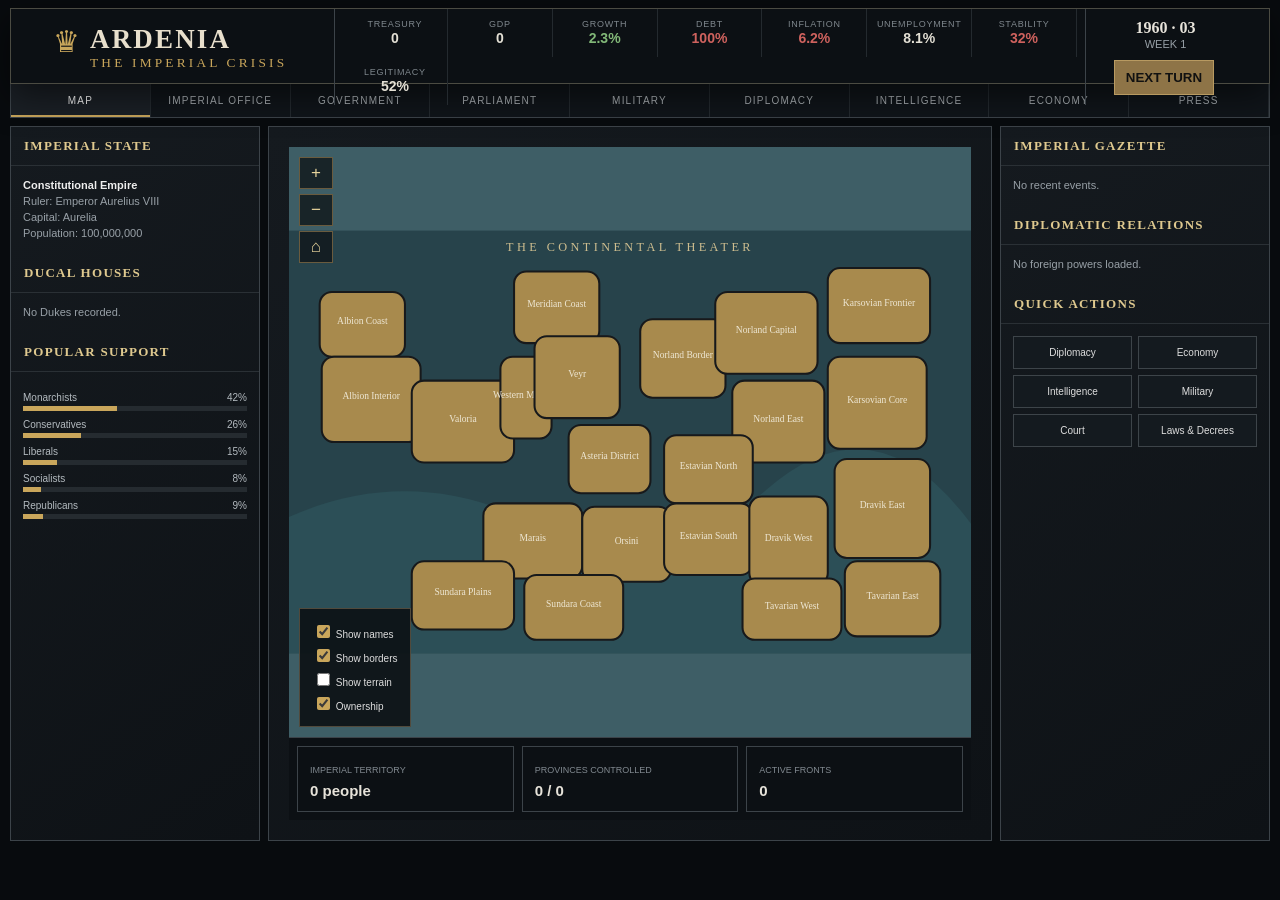
==== game.html @ dbc628c5 "Add files via upload" ====
<!doctype html>
<html lang="en">
<head>
<meta charset="utf-8">
<meta name="viewport" content="width=device-width,initial-scale=1">
<title>Ardenia: The Imperial Crisis</title>
<style>
:root{--bg:#0b0d10;--panel:#13171b;--panel2:#191e23;--line:#343a40;--gold:#b89a61;--text:#e7e3da;--muted:#9da3a8;--red:#a85b56;--green:#6e9a76;--blue:#647e9c}
*{box-sizing:border-box}body{margin:0;background:var(--bg);color:var(--text);font-family:Arial,Helvetica,sans-serif}
header{height:76px;border-bottom:1px solid var(--line);display:flex;align-items:center;justify-content:space-between;padding:0 24px;background:#0d1013;position:sticky;top:0;z-index:20}
.brand{font-family:Georgia,serif;letter-spacing:2px}.brand b{font-size:22px}.brand span{display:block;color:var(--muted);font-size:11px;letter-spacing:1px;margin-top:3px}
.topstats{display:flex;gap:18px;overflow:auto}.topstats div{min-width:78px}.topstats small{display:block;color:var(--muted);font-size:10px;text-transform:uppercase}.topstats b{font-size:15px}
nav{position:sticky;top:76px;z-index:19;background:#101419;border-bottom:1px solid var(--line);display:flex;overflow:auto}
nav button{background:none;border:0;border-right:1px solid #252a2f;color:#aeb4b8;padding:13px 15px;white-space:nowrap;cursor:pointer;font-weight:600}
nav button.active{color:#fff;background:#20252a;box-shadow:inset 0 -2px var(--gold)}
main{max-width:1450px;margin:auto;padding:20px}.layout{display:grid;grid-template-columns:1.7fr 1fr;gap:16px}.grid{display:grid;grid-template-columns:repeat(auto-fit,minmax(250px,1fr));gap:14px}
.card{background:var(--panel);border:1px solid var(--line);padding:16px}.card h2,.card h3{font-family:Georgia,serif;font-weight:normal;margin:0 0 11px;color:#d8c18d}
.kicker{font-size:10px;color:var(--gold);text-transform:uppercase;letter-spacing:1.5px}.muted{color:var(--muted)}.tiny{font-size:11px;color:var(--muted)}
.metric{display:flex;justify-content:space-between;border-bottom:1px solid #272d32;padding:8px 0}.metric:last-child{border-bottom:0}
.bar{height:5px;background:#30363b;margin-top:5px}.bar i{display:block;height:100%;background:var(--gold)}
.btn{border:1px solid #5c513f;background:#252a2e;color:#eee;padding:9px 11px;cursor:pointer;margin:4px 3px 0 0;font-weight:600}.btn:hover{background:#30363a}.btn.gold{background:#8e7447;border-color:#b89a61;color:#111}.btn.red{background:#713f3b;border-color:#a85b56}.btn.green{background:#3f5e45;border-color:#6e9a76}
.event{background:#151a1f;border:1px solid #444a4e;padding:20px}.event h1{font-family:Georgia,serif;font-size:27px;font-weight:normal;margin:6px 0 12px}.quote{font-family:Georgia,serif;font-size:18px;line-height:1.55;color:#ddd;margin:12px 0}.choice{width:100%;text-align:left;padding:12px;margin:5px 0;background:#1d2227;color:#eee;border:1px solid #3b4146;cursor:pointer}.choice:hover{border-color:var(--gold);background:#252a2f}.choice b{color:var(--gold)}
table{width:100%;border-collapse:collapse}th,td{text-align:left;padding:9px;border-bottom:1px solid #2d3338;font-size:13px}th{color:var(--muted);font-weight:600}
.mapframe{height:590px;border:1px solid #41494d;background:#506e78;overflow:hidden}.politicalmap{display:block;width:100%;height:100%}
.svgprov{cursor:pointer;transition:filter .15s}.svgprov rect{stroke:#151719;stroke-width:.55;vector-effect:non-scaling-stroke}.svgprov text{font:700 1.35px Arial,sans-serif;fill:#111;pointer-events:none}.svgprov .ownertext{font-size:1.0px;font-weight:600;opacity:.8}.svgprov:hover{filter:brightness(1.22)}.svgwar rect{stroke:#f0d17d;stroke-width:1.25;stroke-dasharray:2 1}
.maptitle{font:700 1.8px Georgia,serif;letter-spacing:.35px;fill:#eee;opacity:.8}.maplegend{display:flex;gap:8px;flex-wrap:wrap;padding:10px 0}.maplegend span{font-size:11px;color:#c8cdd0}.maplegend i{display:inline-block;width:10px;height:10px;border:1px solid #222;margin-right:4px;vertical-align:-1px}.mapstats{display:grid;grid-template-columns:repeat(3,1fr);gap:8px}.mapstats div{background:#101419;border:1px solid #2c3237;padding:10px}.mapstats small{display:block;color:var(--muted);font-size:10px;text-transform:uppercase}.mapstats b{font-size:13px}
.tabs{display:flex;gap:5px;flex-wrap:wrap;margin-bottom:12px}.tabs button{background:#171c20;color:#b9c0c4;border:1px solid var(--line);padding:7px 10px;cursor:pointer}.tabs button.sel{color:#fff;border-color:var(--gold)}
.paper{background:#e5dfd0;color:#211f1b;padding:24px;border:1px solid #8e8779}.paper h1{text-align:center;font:34px Georgia;margin:0;border-bottom:2px solid #2a2721;padding-bottom:8px}.article{padding:13px 0;border-bottom:1px solid #aaa18f}.article h3{margin:0 0 5px;font:20px Georgia}
.portrait{width:70px;height:70px;background:#292e32;border:1px solid #555;display:flex;align-items:center;justify-content:center;font:28px Georgia;color:#cdb276}
.person{display:flex;gap:12px}.person h2{margin:0 0 4px}
.toast{position:fixed;right:18px;bottom:18px;z-index:50;background:#eee3cb;color:#111;padding:12px 15px;border-left:4px solid var(--gold);max-width:390px;display:none}
.log{max-height:250px;overflow:auto;background:#0e1215;border:1px solid #292f34;padding:10px}.log p{border-bottom:1px solid #252a2e;padding-bottom:7px}
.tag{display:inline-block;padding:3px 6px;border:1px solid #4a4f52;margin:2px;font-size:10px;color:#bfc4c6}.danger{color:#e58a83}.good{color:#82bd8c}
@media(max-width:900px){header{height:auto;display:block;padding:13px}.topstats{margin-top:10px}.layout{grid-template-columns:1fr}nav{top:0}.mapframe{height:480px}main{padding:12px}}
.btn:focus,nav button:focus,.choice:focus{outline:2px solid var(--gold);outline-offset:1px}
</style>

<style id="imperial-ui-v14">
:root{
 --gold:#c9a65b;--gold2:#ead39a;--ink:#0a0d10;--panel:#11161b;--panel2:#171d23;
 --line:#3c4349;--muted:#98a0a7;--good:#79a56d;--bad:#a84e4e;--blue:#5f7fa7
}
body{background:#080b0e!important}
#grandStrategyShell{position:relative;z-index:50;max-width:1500px;margin:0 auto;padding:8px 10px 28px;
 font-family:Georgia,"Times New Roman",serif}
.gs-top{display:grid;grid-template-columns:300px 1fr 160px;gap:8px;align-items:stretch;
 border:1px solid #4b4b42;background:#0c1014;box-shadow:0 12px 35px #0008}
.gs-brand{padding:15px 18px;border-right:1px solid var(--line)}
.gs-brand .crest{font-size:30px;color:var(--gold);float:left;margin-right:10px}
.gs-brand b{font-size:27px;letter-spacing:.08em;color:#e8dfcc}.gs-brand small{display:block;color:var(--gold);letter-spacing:.24em}
.gs-metrics{display:grid;grid-template-columns:repeat(7,1fr);min-width:0}
.gs-metric{padding:10px 7px;border-right:1px solid #242a2f;text-align:center}
.gs-metric small{display:block;color:#7f878d;font:9px Arial;text-transform:uppercase;letter-spacing:.08em}
.gs-metric strong{font:700 14px Arial;color:#e4e0d5}.gs-metric.bad strong{color:#cf625e}.gs-metric.good strong{color:#82b878}
.gs-date{padding:10px;text-align:center;border-left:1px solid var(--line)}.gs-date b{font-size:16px}.gs-date button{margin-top:7px}
.gs-nav{display:flex;flex-wrap:wrap;border:1px solid var(--line);border-top:0;background:#0c1014}
.gs-nav button{flex:1;min-width:100px;border:0;border-right:1px solid #242a2f;background:#10151a;color:#aeb4b8;
 padding:11px 8px;font:10px Arial;letter-spacing:.12em}.gs-nav button:hover,.gs-nav button.active{color:#fff;background:#1b2026;box-shadow:inset 0 -2px var(--gold)}
.gs-layout{display:grid;grid-template-columns:250px minmax(0,1fr) 270px;gap:8px;margin-top:8px}
.gs-panel{background:linear-gradient(145deg,#151a1f,#0e1216);border:1px solid var(--line);min-width:0}
.gs-panel h3{font-size:13px;color:#dfc98f;margin:0;padding:11px 13px;border-bottom:1px solid #2a3035;text-transform:uppercase;letter-spacing:.1em}
.gs-pad{padding:12px}.gs-small{font:11px Arial;color:var(--muted);line-height:1.45}
.duke-row{display:grid;grid-template-columns:38px 1fr;gap:8px;padding:10px 0;border-bottom:1px solid #262c31}
.portrait{width:38px;height:48px;background:linear-gradient(#34383b,#15191d);border:1px solid #5b513e;display:grid;place-items:center;color:#d5bf85;font-size:17px}
.duke-row b{font-size:13px;color:#eee0c3}.bar{height:5px;background:#252b30;margin:3px 0 5px}.bar i{display:block;height:100%;background:var(--gold)}
.support{margin:8px 0}.support label{font:10px Arial;color:#b4bbc0;display:flex;justify-content:space-between}
.center-panel{min-height:640px}.view{display:none}.view.active{display:block}
.map-wrap{position:relative;background:#3e5e66;border-bottom:1px solid var(--line);min-height:590px;overflow:hidden}
#interactiveMap{width:100%;height:590px;display:block}
.map-controls{position:absolute;left:10px;top:10px;display:flex;flex-direction:column;gap:5px}
.map-controls button{width:34px;height:32px;background:#10161acc;border:1px solid #6a5b3e;color:#e6d39b;font-size:17px}
.map-layers{position:absolute;left:10px;bottom:10px;background:#0c1114e8;border:1px solid #514a3c;padding:8px;font:10px Arial;color:#ddd}
.map-layers label{display:block;margin:5px}.map-layers input{accent-color:var(--gold)}
.map-tip{position:absolute;display:none;min-width:210px;max-width:260px;background:#0b0f13f2;border:1px solid #7c6946;
 padding:10px;color:#ddd;font:11px Arial;pointer-events:none;box-shadow:0 10px 30px #0009}
.map-tip b{color:#ead39a;display:block;margin-bottom:4px}
.gs-bottom{display:grid;grid-template-columns:1fr 1fr 1fr;gap:8px;padding:8px;background:#0c1014}
.gs-stat{border:1px solid var(--line);padding:12px}.gs-stat small{font:9px Arial;color:#818990;text-transform:uppercase}.gs-stat b{display:block;margin-top:5px;font:700 15px Arial}
.relation{display:flex;justify-content:space-between;padding:7px 0;border-bottom:1px solid #252a2f;font:11px Arial}.rel-good{color:#82b878}.rel-bad{color:#cf625e}
.news{padding:10px 0;border-bottom:1px solid #292f34}.news b{font-size:12px;color:#e2d5b8}.news p{margin:4px 0;color:#969ea4;font:10px Arial}
.action-grid{display:grid;grid-template-columns:1fr 1fr;gap:6px}.action-grid button{padding:10px;background:#141a1f;border:1px solid #3d4449;color:#ddd;font:10px Arial}.action-grid button:hover{border-color:var(--gold);color:#fff}
.dossier{padding:15px;border-top:1px solid var(--line);background:#0c1014}.dossier h2{margin:0 0 8px;color:#ead39a}.dossier-grid{display:grid;grid-template-columns:repeat(3,1fr);gap:6px}.dossier-grid div{background:#151a1f;padding:8px;font:10px Arial}.dossier-grid b{display:block;color:#eee;margin-top:3px}
@media(max-width:1050px){.gs-top{grid-template-columns:1fr}.gs-brand{border-right:0;border-bottom:1px solid var(--line)}.gs-metrics{grid-template-columns:repeat(4,1fr)}.gs-layout{grid-template-columns:210px minmax(0,1fr)}.gs-layout>.right{grid-column:1/-1}.gs-bottom{grid-template-columns:1fr}}
@media(max-width:720px){#grandStrategyShell{padding:0}.gs-layout{grid-template-columns:1fr}.gs-layout>.left,.gs-layout>.right{display:none}.gs-metrics{grid-template-columns:repeat(2,1fr)}.gs-nav button{min-width:80px}.map-wrap,#interactiveMap{min-height:520px;height:520px}}
</style>

<style id="legacy-ui-hidden">
/* The v1.4 shell is the primary interface; legacy markup remains in DOM for compatibility. */
body > *:not(#grandStrategyShell){display:none!important}
</style>
</head>
<body>

<div id="grandStrategyShell">
  <header class="gs-top">
    <div class="gs-brand"><span class="crest">♛</span><b>ARDENIA</b><small>THE IMPERIAL CRISIS</small></div>
    <div class="gs-metrics" id="gsMetrics"></div>
    <div class="gs-date"><b id="gsDate">1960 · MARCH</b><div class="gs-small" id="gsWeek">WEEK 1</div><button class="btn gold" onclick="gsNextTurn()">NEXT TURN</button></div>
  </header>
  <nav class="gs-nav" id="gsNav">
    <button class="active" data-view="map">MAP</button><button data-view="imperial">IMPERIAL OFFICE</button>
    <button data-view="government">GOVERNMENT</button><button data-view="parliament">PARLIAMENT</button>
    <button data-view="military">MILITARY</button><button data-view="diplomacy">DIPLOMACY</button>
    <button data-view="intelligence">INTELLIGENCE</button><button data-view="economy">ECONOMY</button><button data-view="press">PRESS</button>
  </nav>

  <div class="gs-layout">
    <aside class="gs-panel left">
      <section><h3>Imperial State</h3><div class="gs-pad gs-small"><b style="color:#eee">Constitutional Empire</b><br>Ruler: Emperor Aurelius VIII<br>Capital: Aurelia<br>Population: 100,000,000</div></section>
      <section><h3>Ducal Houses</h3><div class="gs-pad" id="gsDukes"></div></section>
      <section><h3>Popular Support</h3><div class="gs-pad" id="gsSupport"></div></section>
    </aside>

    <main class="gs-panel center-panel">
      <section class="view active" id="view-map">
        <div class="map-wrap">
          <svg id="interactiveMap" viewBox="0 0 1000 620" preserveAspectRatio="xMidYMid meet"></svg>
          <div class="map-controls"><button onclick="gsMapZoom(1.15)">+</button><button onclick="gsMapZoom(.87)">−</button><button onclick="gsMapReset()">⌂</button></div>
          <div class="map-layers">
            <label><input type="checkbox" checked onchange="gsLayer('names',this.checked)"> Show names</label>
            <label><input type="checkbox" checked onchange="gsLayer('borders',this.checked)"> Show borders</label>
            <label><input type="checkbox" onchange="gsLayer('terrain',this.checked)"> Show terrain</label>
            <label><input type="checkbox" checked onchange="gsLayer('ownership',this.checked)"> Ownership</label>
          </div>
          <div id="mapTip" class="map-tip"></div>
        </div>
        <div class="gs-bottom">
          <div class="gs-stat"><small>Imperial territory</small><b id="gsTerritory">—</b></div>
          <div class="gs-stat"><small>Provinces controlled</small><b id="gsProvinces">—</b></div>
          <div class="gs-stat"><small>Active fronts</small><b id="gsFronts">—</b></div>
        </div>
        <div id="provinceDossier"></div>
      </section>
      <section class="view" id="view-imperial"><div class="dossier"><h2>Imperial Office</h2><p>Direct the Crown, manage the Dukes and decide how much authority the Emperor will exercise.</p><div class="action-grid"><button onclick="gsDukeAction('command')">Command a Duke</button><button onclick="gsDukeAction('replace')">Replace a Duke</button><button onclick="gsDukeAction('arrest')">Arrest a Duke</button><button onclick="gsDukeAction('execute')">Execute a Duke</button></div></div></section>
      <section class="view" id="view-government"><div class="dossier"><h2>Government</h2><p>Manage the cabinet, laws, decrees and constitutional direction of the Empire.</p><div class="action-grid"><button onclick="gsNotice('Government agenda opened')">Cabinet Agenda</button><button onclick="gsNotice('Constitutional reform opened')">Constitution</button><button onclick="gsNotice('Budget opened')">Budget</button><button onclick="gsNotice('Domestic policy opened')">Domestic Policy</button></div></div></section>
      <section class="view" id="view-parliament"><div class="dossier"><h2>Parliament</h2><p>Track factions, negotiate support and pass legislation.</p><div id="gsParliament"></div></div></section>
      <section class="view" id="view-military"><div class="dossier"><h2>Military Command</h2><p>Foreign wars, mobilization and territorial campaigns are controlled here.</p><div id="gsMilitary"></div></div></section>
      <section class="view" id="view-diplomacy"><div class="dossier"><h2>Diplomatic Relations</h2><div id="gsDiplomacy"></div></div></section>
      <section class="view" id="view-intelligence"><div class="dossier"><h2>Imperial Intelligence</h2><p>Investigate threats, monitor factions and uncover plots.</p><div class="action-grid"><button onclick="gsNotice('Investigation launched')">Investigate Duke</button><button onclick="gsNotice('Foreign operation launched')">Foreign Intelligence</button><button onclick="gsNotice('Counter-intelligence deployed')">Counter-Intelligence</button><button onclick="gsNotice('Opposition monitored')">Monitor Opposition</button></div></div></section>
      <section class="view" id="view-economy"><div class="dossier"><h2>Economy</h2><div id="gsEconomy"></div></div></section>
      <section class="view" id="view-press"><div class="dossier"><h2>Imperial Gazette</h2><div id="gsNews"></div></div></section>
    </main>

    <aside class="gs-panel right">
      <section><h3>Imperial Gazette</h3><div class="gs-pad" id="gsNewsSide"></div></section>
      <section><h3>Diplomatic Relations</h3><div class="gs-pad" id="gsRelations"></div></section>
      <section><h3>Quick Actions</h3><div class="gs-pad action-grid"><button onclick="gsShow('diplomacy')">Diplomacy</button><button onclick="gsShow('economy')">Economy</button><button onclick="gsShow('intelligence')">Intelligence</button><button onclick="gsShow('military')">Military</button><button onclick="gsShow('imperial')">Court</button><button onclick="gsShow('government')">Laws & Decrees</button></div></section>
    </aside>
  </div>
</div>
<script id="imperial-ui-v14-js">
(function(){
 const colors={Ardenia:"#a88a4d",Norland:"#79536f",Albion:"#58769b",Valoria:"#5d7d54","Dravik Union":"#4d7773",Sundara:"#aa9250",Estavia:"#735d86",Karsovia:"#716f65",Meridia:"#527b76",Tavaria:"#876e50"};
 const pos=[
 ["Albion Coast",45,90,125,95],["Albion Interior",48,185,145,125],["Valoria",180,220,150,120],["Western Marches",310,185,75,120],
 ["Meridian Coast",330,60,125,105],["Veyr",360,155,125,120],["Asteria District",410,285,120,100],["Marais",285,400,145,110],["Orsini",430,405,130,110],
 ["Norland Border",515,130,125,115],["Norland Capital",625,90,150,120],["Norland East",650,220,135,120],["Karsovian Frontier",790,55,150,110],["Karsovian Core",790,185,145,135],
 ["Estavian North",550,300,130,100],["Estavian South",550,400,130,105],["Dravik West",675,390,115,130],["Dravik East",800,335,140,145],
 ["Sundara Plains",180,485,150,100],["Sundara Coast",345,505,145,95],["Tavarian West",665,510,145,90],["Tavarian East",815,485,140,110]
 ];
 function owner(name){
   const p=(window.G?.provinces||[]).find(x=>x.name===name);
   return p?.owner||"Ardenia";
 }
 function map(){
   const svg=document.getElementById("interactiveMap"); if(!svg)return;
   svg.innerHTML=`<defs><filter id="terrain"><feTurbulence baseFrequency=".035" numOctaves="2" seed="3"/><feColorMatrix values=".2 0 0 0 .3 .2 0 0 0 .3 .2 0 0 0 .3 0 0 0 .08 0"/></filter></defs>
   <rect width="1000" height="620" fill="#27434b"/><path d="M0 420Q180 340 360 430T700 380T1000 430V620H0Z" fill="#315a61" opacity=".55"/>
   <text x="500" y="30" text-anchor="middle" fill="#cdbd8f" font-family="Georgia" font-size="18" letter-spacing="5">THE CONTINENTAL THEATER</text>`;
   pos.forEach(([n,x,y,w,h])=>{
     const o=owner(n), c=colors[o]||colors.Ardenia;
     const g=document.createElementNS("http://www.w3.org/2000/svg","g"); g.classList.add("province");
     g.dataset.name=n;
     const r=document.createElementNS("http://www.w3.org/2000/svg","rect");
     r.setAttribute("x",x);r.setAttribute("y",y);r.setAttribute("width",w);r.setAttribute("height",h);r.setAttribute("rx",18);
     r.setAttribute("fill",c);r.setAttribute("stroke","#17191b");r.setAttribute("stroke-width","3");
     const t=document.createElementNS("http://www.w3.org/2000/svg","text");t.setAttribute("x",x+w/2);t.setAttribute("y",y+h/2);t.setAttribute("text-anchor","middle");t.setAttribute("fill","#eee7d4");t.setAttribute("font-size","14");t.setAttribute("font-family","Georgia");t.textContent=n;
     g.append(r,t); g.addEventListener("click",()=>gsProvince(n)); g.addEventListener("mousemove",e=>gsTip(e,n,o)); g.addEventListener("mouseleave",()=>document.getElementById("mapTip").style.display="none");
     svg.appendChild(g);
   });
 }
 window.gsTip=(e,n,o)=>{const t=document.getElementById("mapTip");t.style.display="block";t.style.left=(e.offsetX+18)+"px";t.style.top=(e.offsetY+18)+"px";t.innerHTML=`<b>${n}</b>${o}<br>Click for province details`;};
 window.gsProvince=n=>{
   const p=(window.G?.provinces||[]).find(x=>x.name===n)||{name:n,owner:owner(n),pop:0,loyalty:50,infrastructure:50};
   document.getElementById("provinceDossier").innerHTML=`<div class="dossier"><h2>${n}</h2><div class="dossier-grid"><div>OWNER<b>${p.owner}</b></div><div>POPULATION<b>${Number(p.pop||0).toLocaleString()}</b></div><div>LOYALTY<b>${p.loyalty??50}%</b></div><div>INFRASTRUCTURE<b>${p.infrastructure??50}%</b></div><div>STATUS<b>${p.owner==="Ardenia"?"Imperial":"Foreign"}</b></div><div>ACTION<b><button class="btn" onclick="gsNotice('Province management opened')">Manage</button></b></div></div></div>`;
 };
 let gsZoom=1; window.gsMapZoom=v=>{gsZoom=Math.max(.7,Math.min(2.4,gsZoom*v));document.getElementById("interactiveMap").style.transform=`scale(${gsZoom})`;};
 window.gsMapReset=()=>{gsZoom=1;document.getElementById("interactiveMap").style.transform="scale(1)";};
 window.gsLayer=(layer,on)=>{if(layer==="names")document.querySelectorAll("#interactiveMap .province text").forEach(t=>t.style.display=on?"":"none");if(layer==="borders")document.querySelectorAll("#interactiveMap .province rect").forEach(r=>r.setAttribute("stroke",on?"#17191b":"none"));if(layer==="terrain"){const svg=document.getElementById("interactiveMap");let terrain=svg.querySelector("#terrainOverlay");if(on&&!terrain){terrain=document.createElementNS("http://www.w3.org/2000/svg","rect");terrain.id="terrainOverlay";terrain.setAttribute("x","0");terrain.setAttribute("y","0");terrain.setAttribute("width","1000");terrain.setAttribute("height","620");terrain.setAttribute("fill","url(#terrain)");terrain.setAttribute("opacity",".16");svg.appendChild(terrain)}else if(!on&&terrain)terrain.remove()}if(layer==="ownership")document.querySelectorAll("#interactiveMap .province").forEach(g=>g.style.opacity=on?"1":".45")};
 window.gsShow=id=>{document.querySelectorAll(".gs-nav button").forEach(b=>b.classList.toggle("active",b.dataset.view===id));document.querySelectorAll(".view").forEach(v=>v.classList.toggle("active",v.id==="view-"+id));};
 document.getElementById("gsNav").addEventListener("click",e=>{if(e.target.dataset.view)gsShow(e.target.dataset.view)});
 window.gsNotice=m=>{if(typeof toast==="function")toast(m);else alert(m)};
 window.gsNextTurn=()=>{if(typeof nextMonth==="function")nextMonth();else gsNotice("Turn system unavailable");setTimeout(gsRender,50);};
 window.gsDukeAction=action=>{const d=window.G?.dukes?.find(x=>x.id===window.gsSelectedDuke)||window.G?.dukes?.[0];if(d&&typeof dukeAction==="function")dukeAction(d.id,action);else gsNotice("No Duke available")};
 function gsRender(){
   const g=window.G||{};
   const metrics=[["TREASURY",g.treasury??0,""],["GDP",g.gdp??0,""],["GROWTH",((g.growth??2.3))+"%","good"],["DEBT",((g.debt??100))+"%","bad"],["INFLATION",((g.inflation??6.2))+"%","bad"],["UNEMPLOYMENT",((g.unemployment??8.1))+"%",""],["STABILITY",((g.stability??32))+"%","bad"],["LEGITIMACY",((g.legitimacy??52))+"%",""]];
   document.getElementById("gsMetrics").innerHTML=metrics.map(x=>`<div class="gs-metric ${x[2]}"><small>${x[0]}</small><strong>${typeof x[1]==="number"?x[1].toLocaleString():x[1]}</strong></div>`).join("");
   document.getElementById("gsDate").textContent=`${g.year||1960} · ${String(g.month||3).padStart(2,"0")}`;
   document.getElementById("gsWeek").textContent=`WEEK ${g.turn||1}`;
   document.getElementById("gsDukes").innerHTML=(g.dukes||[]).map((d,i)=>`<div class="duke-row" onclick="window.gsSelectedDuke='${d.id||""}';gsRender()"><div class="portrait">♜</div><div><b>${d.name||"Duke"}</b><div class="gs-small">Loyalty ${d.loyalty??50}%</div><div class="bar"><i style="width:${d.loyalty??50}%"></i></div><div class="gs-small">Autonomy ${d.autonomy??50}% · Military ${d.military??50}%</div></div></div>`).join("")||'<div class="gs-small">No Dukes recorded.</div>';
   const parties=g.parties||[{name:"Monarchists",support:42},{name:"Conservatives",support:26},{name:"Liberals",support:15},{name:"Socialists",support:8},{name:"Republicans",support:9}];
   document.getElementById("gsSupport").innerHTML=parties.map(p=>`<div class="support"><label><span>${p.name}</span><span>${p.support}%</span></label><div class="bar"><i style="width:${p.support}%"></i></div></div>`).join("");
   const ars=(g.provinces||[]).filter(p=>p.owner==="Ardenia");document.getElementById("gsTerritory").textContent=ars.reduce((a,p)=>a+(Number(p.pop)||0),0).toLocaleString()+" people";document.getElementById("gsProvinces").textContent=`${ars.length} / ${(g.provinces||[]).length}`;document.getElementById("gsFronts").textContent=(g.activeWars||[]).length;
   const rel=(g.nations||[]).map(n=>`<div class="relation"><span>${n.name}</span><span class="${(n.rel??0)>20?"rel-good":(n.rel??0)<-20?"rel-bad":""}">${n.rel??0}</span></div>`).join("");document.getElementById("gsRelations").innerHTML=rel||'<div class="gs-small">No foreign powers loaded.</div>';document.getElementById("gsDiplomacy").innerHTML=rel||"";
   document.getElementById("gsNewsSide").innerHTML=(g.log||[]).slice(0,5).map(x=>`<div class="news"><b>${x.message||x}</b><p>${x.date||"Recent"}</p></div>`).join("")||'<div class="gs-small">No recent events.</div>';document.getElementById("gsNews").innerHTML=document.getElementById("gsNewsSide").innerHTML;
   document.getElementById("gsEconomy").innerHTML=`<div class="dossier-grid"><div>TREASURY<b>${g.treasury??0}</b></div><div>GDP<b>${g.gdp??0}</b></div><div>GROWTH<b>${g.growth??2.3}%</b></div><div>DEBT<b>${g.debt??100}%</b></div><div>INFLATION<b>${g.inflation??6.2}%</b></div><div>UNEMPLOYMENT<b>${g.unemployment??8.1}%</b></div></div>`;
   document.getElementById("gsParliament").innerHTML=`<p class="gs-small">Coalition support and legislative votes are determined by the underlying game state. Use the Government and policy systems to change the balance.</p>`;
   document.getElementById("gsMilitary").innerHTML=`<div class="action-grid"><button onclick="gsNotice('Military command opened')">Open Command</button><button onclick="gsNotice('Mobilization order prepared')">Mobilize</button><button onclick="gsNotice('Front report opened')">Front Reports</button><button onclick="gsNotice('Defense planning opened')">Defense Plan</button></div>`;
   map();
 }
 window.addEventListener("load",gsRender);
})();
</script>

<header>
<div class="brand"><b>ARDENIA: THE IMPERIAL CRISIS</b><span>THE POST-CIVIL WAR ERA • 1960</span></div>
<div class="topstats" id="top"></div>
</header>
<nav id="nav"></nav>
<main id="app"></main>
<div class="toast" id="toast"></div>

<script>
"use strict";
const APP_VERSION="1.3.0";
const SAVE_KEY="ardenia_imperial_crisis_save_v1";
const MAX_LOG_ENTRIES=80;
const escHtml=v=>String(v??"").replace(/[&<>"']/g,c=>({"&":"&amp;","<":"&lt;",">":"&gt;","":"&quot;","'":"&#39;"}[c]));
function normalizeState(){
 if(!G||typeof G!=="object") throw new Error("Invalid state");
 G.turn=Number.isFinite(G.turn)?G.turn:1; G.year=Number.isFinite(G.year)?G.year:1960; G.month=Number.isFinite(G.month)?G.month:1;
 G.log=Array.isArray(G.log)?G.log:[]; G.activeWars=Array.isArray(G.activeWars)?G.activeWars:[]; G.dukes=Array.isArray(G.dukes)?G.dukes:[]; G.nations=Array.isArray(G.nations)?G.nations:[]; G.provinces=Array.isArray(G.provinces)?G.provinces:[];
 G.settings=G.settings||{autosave:true}; return G;
}
function saveGame(silent=false){try{normalizeState();localStorage.setItem(SAVE_KEY,JSON.stringify({version:APP_VERSION,state:G}));if(!silent)toast("Game saved.")}catch(e){console.error(e);if(!silent)toast("Could not save the game.")}}
function loadGame(){try{const raw=localStorage.getItem(SAVE_KEY);if(!raw){toast("No saved game found.");return false}const d=JSON.parse(raw);if(!d?.state)throw Error("Invalid save");G=d.state;normalizeState();render();toast("Game loaded.");return true}catch(e){console.error(e);toast("Save file is invalid or corrupted.");return false}}
function exportSave(){normalizeState();const b=new Blob([JSON.stringify({version:APP_VERSION,state:G},null,2)],{type:"application/json"});const a=document.createElement("a");a.href=URL.createObjectURL(b);a.download="ardenia-save.json";a.click();URL.revokeObjectURL(a.href)}
function importSave(file){if(!file)return;const r=new FileReader();r.onload=()=>{try{const d=JSON.parse(r.result);if(!d?.state)throw Error("Invalid save");G=d.state;normalizeState();saveGame(true);render();toast("Save imported.")}catch(e){console.error(e);toast("That is not a valid Ardenia save.")}};r.readAsText(file)}


/* =========================
   CORE STATE
========================= */
const DEFAULT_STATE={
  year:1960,month:1,turn:1,tab:"Office",sub:"All",
  emperor:"The Emperor",capital:"Asteria",population:100000000,
  regime:"Constitutional Empire",constitution:"Provisional Imperial Charter",
  treasury:44,debt:61,gdp:100,growth:2.1,inflation:3.2,unemployment:8.4,
  stability:58,legitimacy:63,approval:55,freedom:54,
  army:82,readiness:76,warSupport:47,diplomacy:52,infrastructure:43,rebellion:21,
  factions:{crown:62,dukes:72,parliament:47,military:79,business:54,workers:43,republicans:28},
  parliament:{
    lords:38,commons:218,
    parties:[
      {name:"Imperial Union",short:"IU",seats:92,ideology:"Royalist"},
      {name:"National Conservatives",short:"NC",seats:64,ideology:"Conservative"},
      {name:"Reform Party",short:"RP",seats:47,ideology:"Liberal"},
      {name:"Workers' Party",short:"WP",seats:34,ideology:"Labor"},
      {name:"Ducal Bloc",short:"DB",seats:27,ideology:"Aristocratic"},
      {name:"Republican League",short:"RL",seats:18,ideology:"Republican"}
    ],
    bills:[]
  },
  dukes:[
    {id:"veyr",name:"Alaric von Veyr",title:"Grand Duke of Veyr",region:"North",pop:22000000,loyalty:63,military:31,wealth:78,autonomy:67,stance:"Militarist",goal:"Preserve Ducal military authority",fear:"Imperial centralization",relation:58},
    {id:"marais",name:"Lucien de Marais",title:"Grand Duke of Marais",region:"South",pop:15000000,loyalty:54,military:12,wealth:91,autonomy:76,stance:"Traditionalist",goal:"Protect landed privileges",fear:"Agrarian taxation",relation:47},
    {id:"orsini",name:"Viktor Orsini",title:"Grand Duke of Orsini",region:"East",pop:18000000,military:24,wealth:70,autonomy:71,stance:"Modernizer",goal:"Control industrial reconstruction",fear:"Nationalization",relation:51}
  ],
  characters:[
    {name:"Mara Venn",role:"Imperial Chancellor",loyalty:74,trait:"Pragmatist"},
    {name:"Lucia Arendt",role:"Minister of Justice",loyalty:61,trait:"Constitutionalist"},
    {name:"General Viktor Rane",role:"Chief of the Imperial General Staff",loyalty:81,trait:"Professionalist"},
    {name:"Tomas Vale",role:"Republican Opposition Leader",loyalty:12,trait:"Democrat"}
  ],
  provinces:[
    {id:"ast",name:"Asteria District",owner:"Ardenia",pop:14000000,industry:78,loyalty:70},
    {id:"vey",name:"Veyr",owner:"Ardenia",pop:22000000,industry:62,loyalty:61,duke:"veyr"},
    {id:"mar",name:"Marais",owner:"Ardenia",pop:15000000,industry:44,loyalty:53,duke:"marais"},
    {id:"ors",name:"Orsini",owner:"Ardenia",pop:18000000,industry:72,loyalty:48,duke:"orsini"},
    {id:"wes",name:"Western Marches",owner:"Ardenia",pop:9000000,industry:51,loyalty:59},
    {id:"nor1",name:"Norland Border",owner:"Norland",pop:8000000,industry:48,loyalty:31},
    {id:"nor2",name:"Norland Capital",owner:"Norland",pop:14000000,industry:70,loyalty:46},
    {id:"nor3",name:"Norland East",owner:"Norland",pop:12000000,industry:39,loyalty:34},
    {id:"alb1",name:"Albion Coast",owner:"Albion",pop:19000000,industry:76,loyalty:63},
    {id:"alb2",name:"Albion Interior",owner:"Albion",pop:33000000,industry:58,loyalty:68},
    {id:"val1",name:"Valorian North",owner:"Valoria",pop:13000000,industry:49,loyalty:71},
    {id:"val2",name:"Valorian South",owner:"Valoria",pop:14000000,industry:37,loyalty:66},
    {id:"dra1",name:"Dravik West",owner:"Dravik Union",pop:38000000,industry:64,loyalty:52},
    {id:"dra2",name:"Dravik East",owner:"Dravik Union",pop:50000000,industry:71,loyalty:49},
    {id:"sun1",name:"Sundara Plains",owner:"Sundara",pop:21000000,industry:35,loyalty:59},
    {id:"sun2",name:"Sundara Coast",owner:"Sundara",pop:20000000,industry:55,loyalty:62},
    {id:"est1",name:"Estavian North",owner:"Estavia",pop:10000000,industry:62,loyalty:54},
    {id:"est2",name:"Estavian South",owner:"Estavia",pop:12000000,industry:47,loyalty:57},
    {id:"kar1",name:"Karsovian Frontier",owner:"Karsovia",pop:17000000,industry:41,loyalty:37},
    {id:"kar2",name:"Karsovian Core",owner:"Karsovia",pop:20000000,industry:66,loyalty:43},
    {id:"mer1",name:"Meridian Coast",owner:"Meridia",pop:16000000,industry:57,loyalty:76},
    {id:"tav1",name:"Tavarian West",owner:"Tavaria",pop:29000000,industry:54,loyalty:38},
    {id:"tav2",name:"Tavarian East",owner:"Tavaria",pop:33000000,industry:63,loyalty:35}
  ],
  nations:[
    {name:"Norland",gov:"Republic",power:86,pop:34000000,rel:28,ally:"Karsovia",war:false},
    {name:"Albion",gov:"Constitutional Kingdom",power:74,pop:52000000,rel:64,ally:"Meridia",war:false},
    {name:"Valoria",gov:"Republic",power:52,pop:27000000,rel:71,ally:"",war:false},
    {name:"Dravik Union",gov:"Federation",power:118,pop:88000000,rel:19,ally:"Tavaria",war:false},
    {name:"Sundara",gov:"Republic",power:46,pop:41000000,rel:58,ally:"",war:false},
    {name:"Estavia",gov:"Parliamentary Republic",power:49,pop:22000000,rel:48,ally:"Albion",war:false},
    {name:"Karsovia",gov:"Military Directorate",power:101,pop:37000000,rel:14,ally:"Norland",war:false},
    {name:"Meridia",gov:"Constitutional Monarchy",power:39,pop:16000000,rel:77,ally:"Albion",war:false},
    {name:"Tavaria",gov:"Socialist Republic",power:69,pop:62000000,rel:33,ally:"Dravik Union",war:false}
  ],
  laws:{
    imperialExecutive:false,parliamentOversight:true,ducalCharter:false,emergencyPowers:false,
    independentJudiciary:false,amnesty:false,securityExpansion:false,civilRights:false,
    progressiveTax:false,corporateTaxCuts:false,industrialPlan:false,freeMarket:false,stateOwnership:false,
    laborCode:false,restrictStrikes:false,education:false,veterans:false,housing:false,austerity:false,
    professionalArmy:false,armyExpansion:false,airModernization:false,navalExpansion:false,civilianControl:false,
    freePress:false,stateBroadcast:false,pressLicensing:false,investigativePress:false,
    ducalTax:false,provincialAssemblies:false,imperialGovernors:false,ducalFunds:false,abolishMilitias:false,
    civicEducation:false,heritage:false,secular:false,concordat:false,nationalService:false,culturalAutonomy:false
  },
  activeWars:[],
  headlines:[
    ["THE IMPERIAL GAZETTE","The Civil War is over. The Crown begins reconstruction.","Royalist"],
    ["THE CAPITAL OBSERVER","Three Great Dukes emerge from the war with extraordinary regional power.","Centrist"],
    ["THE FREE HERALD","Republicans warn that peace without political reform may prove temporary.","Opposition"]
  ],
  log:["The Civil War has ended. You inherit a 100-million-person Empire, a powerful army, three ambitious Dukes, and a divided Parliament."],
  eventIndex:0
};
let G=structuredClone(DEFAULT_STATE);

/* =========================
   HELPERS
========================= */
function clamp(v,a=0,b=100){return Math.max(a,Math.min(b,v))}
function fmt(n){return Math.round(n).toLocaleString()}
function pct(n){return Math.round(n)+"%"}
function toast(msg){const e=document.getElementById("toast");e.textContent=msg;e.style.display="block";clearTimeout(window.__toast);window.__toast=setTimeout(()=>e.style.display="none",3300)}
function log(msg,headline=null){G.log.unshift("["+G.year+"-"+String(G.month).padStart(2,"0")+"] "+msg);G.log=G.log.slice(0,25);if(headline){G.headlines.unshift(headline);G.headlines=G.headlines.slice(0,25)}}
function normalize(){
  ["treasury","debt","stability","legitimacy","approval","freedom","army","readiness","warSupport","diplomacy","infrastructure","rebellion","growth","inflation","unemployment"].forEach(k=>{
    if(typeof G[k]!=="number") G[k]=0;
  });
  ["treasury","debt","stability","legitimacy","approval","freedom","army","readiness","warSupport","diplomacy","infrastructure","rebellion"].forEach(k=>G[k]=clamp(G[k]));
  G.factions && Object.keys(G.factions).forEach(k=>G.factions[k]=clamp(G.factions[k]));
  G.dukes.forEach(d=>["loyalty","military","wealth","autonomy","relation"].forEach(k=>d[k]=clamp(d[k])));
}
function effect(fn,msg,headline){
  fn();normalize();log(msg,headline);render();toast(msg)
}
function bar(label,value){return `<div class="metric"><span>${label}</span><b>${pct(value)}</b></div><div class="bar"><i style="width:${clamp(value)}%"></i></div>`}
function nextMonth(){
  G.month++;
  if(G.month>12){G.month=1;G.year++}
  G.turn++;
  // monthly simulation
  G.treasury += 3 + G.growth*.35 - G.debt*.06;
  G.debt += G.debt>55 ? 1 : 0;
  G.inflation += (G.growth>5?0.25:-0.05) + (G.treasury<15?0.2:0);
  G.unemployment += G.growth>4 ? -0.15 : 0.1;
  G.approval += (G.unemployment<7?0.5:-0.35) - (G.inflation>7?0.35:0);
  G.stability += G.rebellion>45 ? -1.2 : 0.25;
  G.rebellion += G.stability<40 ? 1.1 : -0.2;
  G.readiness -= G.activeWars.length ? 1 : -0.5;
  // duke drift
  G.dukes.forEach(d=>{
    if(d.autonomy>75 && G.laws.imperialGovernors) d.loyalty-=1.5;
    if(d.loyalty<35) G.rebellion+=0.4;
  });
  // foreign relations drift
  G.nations.forEach(n=>{if(n.rel<30) n.rel+=0.2; if(n.war) n.power-=1});
  normalize();
  eventTick();
  render();
}
function eventTick(){
  const events=[
    ["Industrial workers demand a national wage standard.",[
      ["Negotiate with unions",()=>{G.factions.workers+=6;G.approval+=2;G.treasury-=2}],
      ["Deploy police to keep factories open",()=>{G.stability+=2;G.freedom-=3;G.factions.workers-=7}],
      ["Ignore the strike",()=>{G.economyPenalty=0;G.approval-=3;G.economy=G.gdp;G.stability-=2}]
    ]],
    ["A foreign newspaper reports rumors of a split among the Great Dukes.",[
      ["Publicly deny the rumors",()=>{G.legitimacy+=2;G.factions.crown+=2}],
      ["Investigate privately",()=>{G.diplomacy+=1;G.dukes.forEach(d=>d.relation+=2)}],
      ["Use the story to pressure the Dukes",()=>{G.factions.dukes-=5;G.stability-=1}]
    ]],
    ["The Treasury warns that reconstruction spending is exceeding projections.",[
      ["Borrow more",()=>{G.debt+=7;G.infrastructure+=3}],
      ["Cut spending",()=>{G.treasury+=5;G.infrastructure-=3;G.approval-=2}],
      ["Raise temporary taxes",()=>{G.treasury+=6;G.approval-=3;G.factions.business-=2}]
    ]]
  ];
  if(G.turn%2===0){
    G.currentEvent=events[(G.eventIndex++)%events.length];
  }
}
function chooseEvent(i){
  if(!G.currentEvent)return;
  const o=G.currentEvent[1][i]; if(o){effect(o[1],"You responded to the crisis: "+o[0]+".",["THE IMPERIAL GAZETTE","Government responds to a developing crisis.","Royalist"]);G.currentEvent=null}
}
function statTop(){
 return [
  ["Treasury",G.treasury.toFixed(0)+"B"],["Debt",G.debt.toFixed(0)+"%"],
  ["Stability",pct(G.stability)],["Legitimacy",pct(G.legitimacy)],
  ["Approval",pct(G.approval)],["Year",G.year+"."+String(G.month).padStart(2,"0")]
 ].map(x=>`<div><small>${x[0]}</small><b>${x[1]}</b></div>`).join("");
}

/* =========================
   POLICIES / LAWS
========================= */
const POLICIES=[
["Constitution & Crown",[
 ["Imperial Executive","Expand executive decree authority.", "imperialExecutive",()=>{G.factions.crown+=8;G.legitimacy-=2;G.freedom-=5}],
 ["Parliamentary Oversight","Strengthen legislative oversight of the Crown.","parliamentOversight",()=>{G.factions.parliament+=9;G.factions.crown-=5;G.legitimacy+=4}],
 ["Ducal Charter","Guarantee constitutional privileges for the Great Dukes.","ducalCharter",()=>{G.dukes.forEach(d=>{d.autonomy+=8;d.loyalty+=4});G.factions.dukes+=10}],
 ["Emergency Powers","Permit temporary emergency decrees under defined conditions.","emergencyPowers",()=>{G.factions.crown+=7;G.freedom-=6;G.stability+=3}]
]],
["Justice & Civil Order",[
 ["Independent Judiciary","Guarantee judicial independence.","independentJudiciary",()=>{G.legitimacy+=7;G.freedom+=6;G.factions.crown-=3}],
 ["Post-War Amnesty","Grant conditional amnesty to former rebels.","amnesty",()=>{G.rebellion-=12;G.stability+=6;G.factions.republicans+=6}],
 ["Internal Security Expansion","Expand the Imperial security service.","securityExpansion",()=>{G.rebellion-=7;G.stability+=3;G.freedom-=8}],
 ["Civil Rights Charter","Codify speech, assembly and due-process protections.","civilRights",()=>{G.freedom+=12;G.legitimacy+=6}]
]],
["Economy & Industry",[
 ["Progressive Income Tax","Increase the burden on high earners.","progressiveTax",()=>{G.treasury+=8;G.approval+=3;G.factions.business-=7;G.factions.workers+=5}],
 ["Corporate Tax Cuts","Reduce taxes on industrial firms.","corporateTaxCuts",()=>{G.growth+=1.2;G.treasury-=4;G.factions.business+=10}],
 ["National Industrial Plan","Direct state investment into rail, steel, energy and machinery.","industrialPlan",()=>{G.growth+=2;G.infrastructure+=9;G.treasury-=10;G.debt+=6}],
 ["Free Market Reform","Privatize selected state enterprises.","freeMarket",()=>{G.growth+=1;G.factions.business+=9;G.factions.workers-=6}],
 ["State Ownership","Nationalize strategic industries.","stateOwnership",()=>{G.growth+=.5;G.factions.business-=12;G.factions.workers+=4}]
]],
["Workers & Society",[
 ["National Labor Code","Create wage, safety and bargaining standards.","laborCode",()=>{G.factions.workers+=12;G.growth-=.4;G.approval+=4}],
 ["Restrict Strikes","Limit strikes in critical industries.","restrictStrikes",()=>{G.factions.workers-=9;G.stability+=5;G.freedom-=4;G.growth+=.4}],
 ["Universal Education","Fund nationwide public education.","education",()=>{G.infrastructure+=5;G.approval+=6;G.treasury-=7;G.legitimacy+=3}],
 ["Veterans' Settlement","Provide pensions, land and employment programs.","veterans",()=>{G.factions.military+=8;G.approval+=4;G.treasury-=6}],
 ["Urban Housing Program","Build public housing in industrial cities.","housing",()=>{G.infrastructure+=6;G.approval+=5;G.treasury-=7}],
 ["Austerity Program","Cut public spending to stabilize debt.","austerity",()=>{G.debt-=9;G.treasury+=5;G.approval-=7;G.factions.workers-=4}]
]],
["Military & Defense",[
 ["Professionalize the Army","Establish a unified professional command.","professionalArmy",()=>{G.army+=6;G.factions.military-=4;G.factions.crown+=7}],
 ["Expand the Army","Increase the standing force.","armyExpansion",()=>{G.army+=9;G.readiness+=4;G.treasury-=8;G.factions.military+=8}],
 ["Modernize the Air Force","Fund aircraft and air-defense programs.","airModernization",()=>{G.army+=5;G.readiness+=7;G.treasury-=8}],
 ["Naval Expansion","Build a blue-water fleet.","navalExpansion",()=>{G.army+=4;G.treasury-=10;G.factions.military+=6}],
 ["Civilian Control Act","Put all armed formations under one Imperial chain of command.","civilianControl",()=>{G.factions.crown+=8;G.factions.military-=6;G.dukes.forEach(d=>{d.autonomy-=6;d.loyalty-=5})}]
]],
["Foreign Affairs",[
 ["Trade Offensive","Pursue trade agreements with neutral powers.","tradeOffensive",()=>{G.diplomacy+=9;G.growth+=.8}],
 ["Mutual Defense Pact","Seek a formal defense alliance.","defensePact",()=>{G.diplomacy+=7;G.factions.military+=4}],
 ["Non-Aligned Doctrine","Avoid permanent alliances.","nonAligned",()=>{G.diplomacy+=3;G.stability+=2}],
 ["Border Conference","Offer negotiations over disputed frontiers.","borderConference",()=>{G.diplomacy+=10;G.warSupport-=3}],
 ["Sphere of Influence","Demand recognition of Ardenian strategic interests.","sphere",()=>{G.diplomacy-=5;G.army+=3;G.factions.military+=5}],
 ["Foreign Aid Program","Fund reconstruction abroad to build influence.","foreignAid",()=>{G.diplomacy+=8;G.treasury-=6}]
]],
["Information & Press",[
 ["Free Press Act","Protect independent newspapers.","freePress",()=>{G.freedom+=10;G.legitimacy+=4;G.factions.crown-=3}],
 ["State Broadcasting Service","Create a government national broadcaster.","stateBroadcast",()=>{G.factions.crown+=6;G.freedom-=5}],
 ["Press Licensing","Require newspapers to obtain government licenses.","pressLicensing",()=>{G.freedom-=9;G.stability+=3;G.factions.republicans-=4}],
 ["Investigative Journalism Grants","Fund independent public-interest reporting.","investigativePress",()=>{G.freedom+=7;G.legitimacy+=4;G.factions.dukes-=3}]
]],
["Regional & Ducal Policy",[
 ["Ducal Tax Equalization","Equalize fiscal contributions from the Great Duchies.","ducalTax",()=>{G.treasury+=8;G.dukes.forEach(d=>{d.loyalty-=7;d.autonomy-=5});G.factions.dukes-=7}],
 ["Provincial Assemblies","Create elected provincial governments.","provincialAssemblies",()=>{G.legitimacy+=6;G.dukes.forEach(d=>d.autonomy-=4)}],
 ["Imperial Governors","Replace hereditary regional administration with appointed governors.","imperialGovernors",()=>{G.dukes.forEach(d=>{d.loyalty-=14;d.autonomy-=15});G.factions.crown+=10;G.stability-=4}],
 ["Ducal Reconstruction Funds","Give each Duke a reconstruction budget.","ducalFunds",()=>{G.dukes.forEach(d=>d.loyalty+=8);G.treasury-=8;G.infrastructure+=6}],
 ["Abolish Private Militias","Disarm private noble forces.","abolishMilitias",()=>{G.army+=4;G.dukes.forEach(d=>{d.loyalty-=13;d.autonomy-=10});G.factions.crown+=7}]
]],
["Culture & National Identity",[
 ["Imperial Civic Education","Promote a shared civic identity.","civicEducation",()=>{G.stability+=6;G.legitimacy+=3}],
 ["Royal Heritage Program","Fund monuments and historic restoration.","heritage",()=>{G.legitimacy+=5;G.treasury-=3;G.factions.crown+=5}],
 ["Secular State","Reduce formal state preference for religious institutions.","secular",()=>{G.freedom+=5;G.factions.crown-=2}],
 ["Religious Concordat","Give recognized religious institutions protected status.","concordat",()=>{G.stability+=5;G.factions.crown+=3}],
 ["National Service","Create civilian and military national service.","nationalService",()=>{G.factions.military+=7;G.stability+=4;G.treasury-=5}],
 ["Cultural Autonomy","Protect local languages and traditions.","culturalAutonomy",()=>{G.stability+=5;G.legitimacy+=4;G.dukes.forEach(d=>d.autonomy+=2)}]
]]
];
function adoptPolicy(index){
 const [cat,items]=POLICIES[index];
 const [name,desc,key,fn]=items.find(x=>!G.laws[x[2]])||[];
 if(!name){toast("All policies in this category have already been enacted.");return}
 // Most major policies now enter as laws, but the player must spend political capital.
 const cost=key==="industrialPlan"||key==="navalExpansion"?7:3;
 if(G.treasury<cost){toast("The Treasury cannot finance this measure.");return}
 G.treasury-=cost; G.laws[key]=true; fn();
 log(name+" has been enacted as Imperial law.",["THE IMPERIAL GAZETTE",name+" becomes law after a contested political process.","Government"]);
 normalize();render();toast(name+" enacted.")
}
function policyView(){
 return `<div class="card"><div class="kicker">Imperial policy</div><h2>Policy Council</h2><p class="muted">Policies are permanent institutional choices. Once enacted, they alter the political and economic rules of the Empire.</p></div>
 <div class="grid">${POLICIES.map((g,i)=>`<div class="card"><h2>${g[0]}</h2>${g[1].map((p,j)=>`<div class="metric"><span>${p[0]}</span><b>${G.laws[p[2]]?"LAW":"AVAILABLE"}</b></div><p class="tiny">${p[1]}</p>${!G.laws[p[2]]?`<button class="btn gold" onclick="adoptPolicy(${i})">Enact first available policy</button>`:`<span class="tag">Enacted</span>`}`).join("")}</div>`).join("")}</div>`
}

/* =========================
   OFFICE / EVENTS
========================= */
const DECISIONS=[
 ["THE FIRST IMPERIAL COUNCIL","Mara Venn, Imperial Chancellor","Your Majesty, the Empire has 100 million citizens, but the treasury is exhausted. The Dukes demand privileges, Parliament demands oversight, and the army wants modernization.",[
 ["Protect the Dukes' privileges.",()=>{G.factions.dukes+=8;G.dukes.forEach(d=>d.loyalty+=5);G.treasury-=3}],
 ["Put reconstruction above aristocratic privilege.",()=>{G.factions.parliament+=8;G.dukes.forEach(d=>d.loyalty-=5);G.infrastructure+=5}],
 ["Give the army priority.",()=>{G.factions.military+=9;G.army+=4;G.treasury-=6}]
 ]],
 ["THE VEYR MILITARY CHARTER","Alaric von Veyr, Grand Duke","The northern duchy paid in blood. Its officers expect to retain command of its formations. A direct Imperial command threatens our traditional compact.",[
 ["Accept the Veyr charter.",()=>{G.dukes[0].loyalty+=10;G.dukes[0].autonomy+=8;G.army+=3}],
 ["There will be one Imperial Army.",()=>{G.dukes[0].loyalty-=16;G.dukes[0].autonomy-=12;G.legitimacy+=4;G.factions.crown+=6}],
 ["Compromise: Veyr officers swear directly to the Crown.",()=>{G.dukes[0].loyalty+=3;G.dukes[0].autonomy-=2;G.legitimacy+=2}]
 ]],
 ["THE SOUTHERN TAX QUESTION","Lucien de Marais, Grand Duke","A land tax will cripple the estates. The South already feeds the Empire. We ask that traditional exemptions remain.",[
 ["Protect noble exemptions.",()=>{G.dukes[1].loyalty+=12;G.factions.dukes+=7;G.treasury-=3;G.approval-=2}],
 ["End exemptions with progressive land taxation.",()=>{G.dukes[1].loyalty-=18;G.factions.dukes-=8;G.treasury+=9;G.approval+=4}],
 ["Phase the tax in over five years.",()=>{G.dukes[1].loyalty+=2;G.treasury+=4;G.approval+=2}]
 ]],
 ["THE ORSINI PROGRAM","Viktor Orsini, Grand Duke","The East has the mines and factories needed to rebuild. Give the region investment and industrial autonomy, and we can make Ardenia an economic power.",[
 ["Grant broad economic autonomy.",()=>{G.dukes[2].loyalty+=10;G.dukes[2].autonomy+=9;G.growth+=1.8;G.infrastructure+=5}],
 ["Nationalize strategic industries.",()=>{G.dukes[2].loyalty-=16;G.dukes[2].autonomy-=12;G.growth+=.7;G.factions.crown+=5}],
 ["Create Imperial-Ducal joint companies.",()=>{G.dukes[2].loyalty+=5;G.growth+=1.2;G.infrastructure+=3}]
 ]],
 ["THE REPUBLICAN QUESTION","Tomas Vale, Republican Opposition Leader","The Civil War ended, but the political question did not. If the Empire wants legitimacy, it must decide whether dissent can exist inside the constitutional order.",[
 ["Permit legal republican parties.",()=>{G.freedom+=10;G.legitimacy+=5;G.factions.republicans+=12;G.stability-=2}],
 ["Ban republican organizations.",()=>{G.freedom-=12;G.factions.republicans-=8;G.rebellion+=8}],
 ["Allow parties but prohibit armed organizations.",()=>{G.freedom+=4;G.legitimacy+=3;G.stability+=2}]
 ]],
 ["THE CONSTITUTIONAL SETTLEMENT","Lucia Arendt, Minister of Justice","The wartime charter cannot govern a peacetime Empire forever. We must define the relationship between Crown, Parliament, courts and Dukes.",[
 ["Build a strong constitutional monarchy.",()=>{G.legitimacy+=8;G.freedom+=5;G.dukes.forEach(d=>d.autonomy-=5);G.factions.parliament+=9;G.constitution="Constitution of the Imperial Realm"}],
 ["Give the Emperor broad executive authority.",()=>{G.factions.crown+=12;G.factions.parliament-=6;G.freedom-=4;G.constitution="Imperial Executive Constitution"}],
 ["Make the Dukes constitutional pillars.",()=>{G.dukes.forEach(d=>{d.autonomy+=10;d.loyalty+=5});G.factions.dukes+=14;G.constitution="Ducal Constitutional Compact"}]
 ]],
 ["THE NORTHERN FRONTIER","General Viktor Rane, Chief of Staff","Norland is mobilizing. A war could unite the Empire—or destroy the reconstruction budget.",[
 ["Issue a military ultimatum.",()=>{G.readiness+=5;G.warSupport+=7;G.diplomacy-=8}],
 ["Invite Norland to a border conference.",()=>{G.diplomacy+=9;G.stability+=2}],
 ["Strike before Norland is ready.",()=>{declareWar("Norland");G.warSupport+=12;G.diplomacy-=18}]
 ]],
 ["THE PARLIAMENTARY CRISIS","Helena Voss, Speaker of the Commons","The budget is on the brink of defeat. Without a coalition, reconstruction spending will stop.",[
 ["Negotiate regional infrastructure spending.",()=>{G.infrastructure+=7;G.treasury-=6;G.factions.parliament+=10;G.approval+=2}],
 ["Threaten dissolution.",()=>{G.factions.parliament-=12;G.legitimacy-=5;G.stability-=4}],
 ["Use the Dukes to pressure legislators.",()=>{G.factions.dukes+=5;G.factions.parliament-=7;G.treasury+=2}]
 ]]
];
function office(){
 const d=DECISIONS[G.eventIndex%DECISIONS.length];
 return `<div class="layout"><section><div class="event"><div class="kicker">Imperial Office • ${G.year}/${String(G.month).padStart(2,"0")}</div><h1>${d[0]}</h1><div class="person"><div class="portrait">${d[1][0]}</div><div><b>${d[1]}</b><div class="tiny">Current situation</div></div></div><div class="quote">“${d[2]}”</div>${d[3].map((o,i)=>`<button class="choice" onclick="decision(${i})"><b>${String.fromCharCode(65+i)}.</b> ${o[0]}</button>`).join("")}</div>${G.currentEvent?`<div class="event" style="margin-top:14px"><div class="kicker">Developing Crisis</div><h2>${G.currentEvent[0]}</h2>${G.currentEvent[1].map((o,i)=>`<button class="choice" onclick="chooseEvent(${i})">${o[0]}</button>`).join("")}</div>`:""}</section>
 <aside>${situationCard()}<div class="card" style="margin-top:14px"><h2>Recent Record</h2><div class="log">${G.log.map(x=>`<p class="tiny">${x}</p>`).join("")}</div></div></aside></div>`
}
function decision(i){const d=DECISIONS[G.eventIndex%DECISIONS.length];effect(d[3][i][1],d[3][i][0],["THE IMPERIAL GAZETTE",d[0]+": the Emperor has chosen a course of action.","Government"]);G.eventIndex++;nextMonth()}
function situationCard(){return `<div class="card"><div class="kicker">State of the Empire</div><h2>${G.regime}</h2>${bar("Stability",G.stability)}${bar("Legitimacy",G.legitimacy)}${bar("Public approval",G.approval)}${bar("Freedom",G.freedom)}<div class="metric"><span>Population</span><b>${fmt(G.population)}</b></div><div class="metric"><span>GDP index</span><b>${G.gdp.toFixed(1)}</b></div><div class="metric"><span>Growth</span><b>${G.growth.toFixed(1)}%</b></div><div class="metric"><span>Unemployment</span><b>${G.unemployment.toFixed(1)}%</b></div></div>`}

/* =========================
   GOVERNMENT / PARLIAMENT
========================= */
function government(){
 return `<div class="grid"><div class="card"><div class="kicker">Crown</div><h2>The Imperial Government</h2>${Object.entries(G.factions).map(([k,v])=>bar(k[0].toUpperCase()+k.slice(1),v)).join("")}</div>
 <div class="card"><div class="kicker">Cabinet</div><h2>Principal Ministers</h2>${G.characters.map(c=>`<div class="metric"><span>${c.role}<br><small>${c.name} • ${c.trait}</small></span><b>${pct(c.loyalty)}</b></div>`).join("")}<button class="btn gold" onclick="cabinetMeeting()">Hold Cabinet Meeting</button></div>
 <div class="card"><div class="kicker">Constitution</div><h2>${G.constitution}</h2><p class="muted">Regime: ${G.regime}</p><p>Active laws: <b>${Object.values(G.laws).filter(Boolean).length}</b></p><button class="btn" onclick="tab='Policy';render()">Open Policy Council</button></div></div>`
}
function cabinetMeeting(){effect(()=>{G.approval+=2;G.legitimacy+=1;G.characters.forEach(c=>c.loyalty+=1)},"The Cabinet met at the Palace.","CABINET MEETING")}

function parliament(){
 const total=G.parliament.parties.reduce((a,p)=>a+p.seats,0);
 return `<div class="grid"><div class="card"><div class="kicker">Legislature</div><h2>House of Commons</h2><p>${total} seats • Government support ${pct(G.factions.parliament)}</p><table><tr><th>Party</th><th>Seats</th><th>Ideology</th></tr>${G.parliament.parties.map(p=>`<tr><td>${p.name}</td><td>${p.seats}</td><td>${p.ideology}</td></tr>`).join("")}</table></div>
 <div class="card"><div class="kicker">Legislation</div><h2>Bills & Coalitions</h2><p class="muted">Major reforms can be introduced here. Political support affects whether legislation survives.</p><button class="btn gold" onclick="introduceBill()">Introduce Reconstruction Bill</button><button class="btn" onclick="introduceSecurityBill()">Introduce Security Bill</button><button class="btn" onclick="introduceTaxBill()">Introduce Tax Reform Bill</button>${G.parliament.bills.map(b=>`<div class="metric"><span>${b.name}<br><small>${b.status}</small></span><b>${b.support}%</b></div>`).join("")}</div>
 <div class="card"><div class="kicker">Upper House</div><h2>Imperial Lords</h2><p>${G.parliament.lords} Great Lords and appointed peers.</p><p class="muted">Ducal influence: ${pct(G.factions.dukes)}</p><button class="btn" onclick="effect(()=>{G.factions.dukes+=3;G.factions.parliament+=2},'The Lords were consulted on the next legislative agenda.','LORDS CONSULTED')">Consult the Lords</button></div></div>`
}
function introduceBill(){
 const support=clamp(G.factions.parliament + G.factions.crown*.2 - G.debt*.05);
 G.parliament.bills.unshift({name:"Reconstruction Bill",status:support>52?"Passed":"Defeated",support:Math.round(support)});
 if(support>52) effect(()=>{G.infrastructure+=6;G.treasury-=5;G.approval+=2},"The Reconstruction Bill passed after coalition negotiations.","RECONSTRUCTION BILL PASSES");
 else effect(()=>{G.approval-=2},"The Reconstruction Bill was defeated.","RECONSTRUCTION BILL DEFEATED");
}
function introduceSecurityBill(){const s=G.factions.parliament+G.factions.crown*.25;if(s>57)effect(()=>{G.rebellion-=8;G.freedom-=4},"The Security Bill passed Parliament.","SECURITY BILL PASSES");else effect(()=>{G.legitimacy-=1},"The Security Bill failed to obtain a majority.","SECURITY BILL DEFEATED")}
function introduceTaxBill(){const s=G.factions.parliament+G.factions.workers*.2-G.factions.business*.12;if(s>48)effect(()=>{G.treasury+=7;G.approval+=2;G.factions.business-=4},"Tax Reform passed the Commons.","TAX REFORM PASSES");else effect(()=>{G.approval-=2},"Tax Reform was defeated.","TAX REFORM DEFEATED")}

/* =========================
   DUKES
========================= */
function dukes(){
 return `<div class="grid">${G.dukes.map(d=>`<div class="card"><div class="person"><div class="portrait">♜</div><div><h2>${d.name}</h2><div class="muted">${d.title} • ${d.region}</div></div></div><p><span class="tag">${d.stance}</span></p>${bar("Loyalty",d.loyalty)}${bar("Autonomy",d.autonomy)}${bar("Military influence",d.military)}${bar("Wealth",d.wealth)}<p><b>Goal:</b> ${d.goal}<br><b>Fear:</b> ${d.fear}</p><button class="btn gold" onclick="audience('${d.id}')">Private Audience</button><button class="btn" onclick="grantTitle('${d.id}')">Grant Honor</button><button class="btn red" onclick="pressureDuke('${d.id}')">Pressure Duke</button>${dukeActionPanel(d)}</div>`).join("")}</div>`
}
function audience(id){const d=G.dukes.find(x=>x.id===id);effect(()=>{d.loyalty+=5;d.relation+=4;G.factions.dukes+=2},"You held a private audience with "+d.name+".","PRIVATE AUDIENCE")}
function grantTitle(id){const d=G.dukes.find(x=>x.id===id);effect(()=>{d.loyalty+=8;d.wealth+=2;G.factions.dukes+=3;G.treasury-=2},"The Crown granted an honor to "+d.name+".","IMPERIAL HONOR")}
function pressureDuke(id){const d=G.dukes.find(x=>x.id===id);effect(()=>{d.loyalty-=10;d.autonomy-=7;G.factions.crown+=4;G.stability-=1},"The Crown pressured "+d.name+" to accept Imperial authority.","DUCAL CONFRONTATION")}

/* =========================
   ECONOMY
========================= */
function economy(){
 return `<div class="grid"><div class="card"><div class="kicker">Macroeconomy</div><h2>Imperial Economy</h2>${bar("Industrial capacity",G.infrastructure)}<div class="metric"><span>GDP index</span><b>${G.gdp.toFixed(1)}</b></div><div class="metric"><span>Annual growth</span><b>${G.growth.toFixed(1)}%</b></div><div class="metric"><span>Inflation</span><b>${G.inflation.toFixed(1)}%</b></div><div class="metric"><span>Unemployment</span><b>${G.unemployment.toFixed(1)}%</b></div></div>
 <div class="card"><div class="kicker">Finance</div><h2>Treasury</h2><div class="metric"><span>Reserve</span><b>${G.treasury.toFixed(1)}B</b></div><div class="metric"><span>Debt pressure</span><b>${pct(G.debt)}</b></div><button class="btn" onclick="effect(()=>{G.treasury+=8;G.approval-=4;G.factions.workers-=3},'Taxes were increased to stabilize the Treasury.','TAX INCREASE')">Raise Taxes</button><button class="btn" onclick="effect(()=>{G.treasury-=7;G.growth+=.5;G.approval+=3},'The government reduced several tax rates.','TAX CUTS')">Cut Taxes</button><button class="btn gold" onclick="effect(()=>{G.gdp+=3;G.infrastructure+=4;G.treasury-=8;G.debt+=4},'The government launched a new reconstruction package.','RECONSTRUCTION PACKAGE')">Fund Reconstruction</button></div></div>`
}

/* =========================
   MILITARY
========================= */
function military(){
 return `<div class="grid"><div class="card"><div class="kicker">Armed Forces</div><h2>Imperial General Staff</h2>${bar("Army strength",G.army)}${bar("Readiness",G.readiness)}${bar("War support",G.warSupport)}<div class="metric"><span>Active Army</span><b>650,000</b></div><div class="metric"><span>Reserves</span><b>1,400,000</b></div><button class="btn gold" onclick="effect(()=>{G.army+=6;G.readiness+=5;G.treasury-=7;G.debt+=4},'The Army begins a modernization program.','ARMY MODERNIZATION')">Modernize</button><button class="btn" onclick="effect(()=>{G.readiness+=9;G.treasury-=3;G.stability-=1},'Reserve formations have been mobilized.','RESERVE MOBILIZATION')">Mobilize Reserves</button></div>
 <div class="card"><div class="kicker">Wars</div><h2>War Room</h2>${G.activeWars.length?G.activeWars.map(n=>`<div class="metric"><span>${n}</span><b class="danger">WAR</b></div><button class="btn red" onclick="campaign('${n}')">Conduct Campaign</button><button class="btn" onclick="ceasefire('${n}')">Seek Ceasefire</button>`).join(""):"<p class='muted'>The Empire is not currently at war.</p>"}</div></div>`
}
function declareWar(name){const n=G.nations.find(x=>x.name===name);if(!n||G.activeWars.includes(name))return;if(G.readiness<30){toast("The armed forces are not ready for war.");return}n.war=true;G.activeWars.push(name);G.diplomacy-=12;G.warSupport+=8;log("War has been declared on "+name+".",["THE IMPERIAL GAZETTE","WAR DECLARED: The Empire enters a new conflict.","War"])}
function campaign(name){
 const n=G.nations.find(x=>x.name===name);
 const chance=clamp(45+G.readiness*.35+G.warSupport*.18-n.power*.28);
 if(Math.random()*100<chance){
   const enemyProvs=G.provinces.filter(p=>p.owner===name);
   if(enemyProvs.length){const p=enemyProvs[Math.floor(Math.random()*enemyProvs.length)];p.owner="Ardenia";p.loyalty=45;G.infrastructure+=1;n.power-=8;G.readiness-=5;G.treasury-=3;G.approval+=2;log("Imperial forces captured "+p.name+" from "+name+".",["THE IMPERIAL GAZETTE","IMPERIAL FORCES CAPTURE "+p.name.toUpperCase(),"War"])}
   if(G.provinces.filter(p=>p.owner===name).length===0){n.war=false;G.activeWars=G.activeWars.filter(x=>x!==name);n.rel=5;log(name+" has been fully occupied and incorporated into the Empire.",["THE IMPERIAL GAZETTE",name.toUpperCase()+" FALLS TO ARDENIA","Victory"])}
 }else{G.readiness-=8;G.warSupport-=2;G.approval-=3;log("The campaign against "+name+" failed to achieve its objective.","")}
 normalize();render()
}
function ceasefire(name){const n=G.nations.find(x=>x.name===name);if(n){n.war=false;n.rel-=5;G.activeWars=G.activeWars.filter(x=>x!==name);effect(()=>{G.diplomacy+=4;G.warSupport-=3},"A ceasefire has been opened with "+name+".","CEASEFIRE TALKS")}}
/* =========================
   MAP / FOREIGN
========================= */
const mapPos={
"Asteria District":[36,36,12,15],"Veyr":[25,18,17,17],"Marais":[25,55,18,17],
"Orsini":[43,53,18,18],"Western Marches":[13,38,15,18],
"Norland Border":[55,12,13,16],"Norland Capital":[68,9,17,19],"Norland East":[72,27,15,18],
"Albion Coast":[4,8,18,18],"Albion Interior":[4,28,18,22],
"Valorian North":[5,56,17,16],"Valorian South":[4,73,18,17],
"Dravik West":[63,54,15,23],"Dravik East":[79,48,17,28],
"Sundara Plains":[27,76,18,16],"Sundara Coast":[47,78,18,15],
"Estavian North":[54,32,14,16],"Estavian South":[55,48,14,16],
"Karsovian Frontier":[82,5,14,18],"Karsovian Core":[80,25,16,21],
"Meridian Coast":[34,5,14,16],"Tavarian West":[64,78,16,17],"Tavarian East":[82,76,15,17]
};

function ownerClass(owner){
  const known={"Ardenia":"ardenia","Norland":"norland","Albion":"albion","Valoria":"valoria",
    "Dravik Union":"dravik","Sundara":"sundara","Estavia":"estavia","Karsovia":"karsovia",
    "Meridia":"meridia","Tavaria":"tavaria"};
  return known[owner]||"neutral";
}
function provinceColor(owner){
  return ({
    ardenia:"#9a7d4c",norland:"#a86560",albion:"#6882a2",valoria:"#6b926f",
    dravik:"#77756d",sundara:"#b39b57",estavia:"#927aa0",karsovia:"#855b54",
    meridia:"#5d8980",tavaria:"#8a795f",neutral:"#888"
  })[ownerClass(owner)];
}
function mapView(){
  const regions=G.provinces.map(p=>{
    const z=mapPos[p.name]||[40,40,10,10];
    const [x,y,w,h]=z;
    const war=G.activeWars.includes(p.owner);
    return `<g class="svgprov ${war?"svgwar":""}" onclick="province('${p.id}')" tabindex="0">
      <rect x="${x}%" y="${y}%" width="${w}%" height="${h}%" rx="1.2%" fill="${provinceColor(p.owner)}"></rect>
      <text x="${x+w/2}%" y="${y+h/2-1}%" text-anchor="middle">${p.name}</text>
      <text x="${x+w/2}%" y="${y+h/2+3}%" text-anchor="middle" class="ownertext">${p.owner}</text>
    </g>`;
  }).join("");
  const occupied=G.provinces.filter(p=>p.owner==="Ardenia").reduce((a,p)=>a+p.pop,0);
  return `<div class="card">
    <div class="kicker">Strategic theater</div>
    <h2>Imperial Political Map</h2>
    <p class="muted">Territory is province-based. Click a province for its dossier. Captured provinces immediately change to Imperial control; foreign borders remain visible so wars can be followed geographically.</p>
    <div class="mapframe">
      <svg class="politicalmap" viewBox="0 0 100 100" preserveAspectRatio="none" aria-label="Political map">
        <defs>
          <pattern id="grid" width="5" height="5" patternUnits="userSpaceOnUse">
            <path d="M 5 0 L 0 0 0 5" fill="none" stroke="#ffffff" stroke-opacity=".06" stroke-width=".12"/>
          </pattern>
        </defs>
        <rect width="100" height="100" fill="#5c7780"></rect>
        <path d="M0 45 C18 38 24 48 37 43 S60 36 73 43 S88 48 100 39 L100 100 L0 100Z" fill="#476973" opacity=".55"></path>
        <rect width="100" height="100" fill="url(#grid)"></rect>
        ${regions}
        <path d="M49 0 L49 100 M0 50 L100 50" stroke="#ffffff" stroke-opacity=".08" stroke-width=".18"></path>
        <text x="50" y="4" text-anchor="middle" class="maptitle">THE CONTINENTAL THEATER</text>
      </svg>
    </div>
    <div class="maplegend">
      ${["Ardenia","Norland","Albion","Valoria","Dravik Union","Sundara","Estavia","Karsovia","Meridia","Tavaria"].map(n=>`<span><i style="background:${provinceColor(n)}"></i>${n}</span>`).join("")}
    </div>
    <div class="mapstats">
      <div><small>Imperial territory</small><b>${fmt(occupied)} people</b></div>
      <div><small>Provinces controlled</small><b>${G.provinces.filter(p=>p.owner==="Ardenia").length}</b></div>
      <div><small>Active fronts</small><b>${G.activeWars.length}</b></div>
    </div>
  </div>
  <div class="card" style="margin-top:14px">
    <div class="tabs"><button class="sel">Foreign Powers</button></div>
    <table><tr><th>Nation</th><th>Government</th><th>Population</th><th>Power</th><th>Relations</th><th>Action</th></tr>
    ${G.nations.map(n=>`<tr><td><b>${n.name}</b></td><td>${n.gov}</td><td>${fmt(n.pop)}</td><td>${n.power}</td><td>${n.rel}</td><td><button class="btn" onclick="foreign('${n.name}')">Dossier</button>${n.war?`<button class="btn red" onclick="campaign('${n.name}')">Campaign</button>`:`<button class="btn red" onclick="confirmWar('${n.name}')">Declare War</button>`}</td></tr>`).join("")}</table>
  </div>`;
}

function province(id){const p=G.provinces.find(x=>x.id===id);toast(`${p.name} • ${p.owner} • Population ${fmt(p.pop)} • Industry ${p.industry} • Local loyalty ${p.loyalty}%`)}
function foreign(name){const n=G.nations.find(x=>x.name===name);toast(`${n.name} • ${n.gov} • ${fmt(n.pop)} people • Military power ${n.power} • Relations ${n.rel} • Ally ${n.ally||"None"}`)}
function confirmWar(name){if(confirm("Declare war on "+name+"? This will affect diplomacy and may activate its allies."))effect(()=>declareWar(name),"The Emperor has ordered war preparations against "+name+".","WAR PREPARATIONS")}

/* =========================
   NEWSPAPERS / SAVE
========================= */
function newspapers(){
 return `<div class="paper"><h1>THE IMPERIAL PRESS</h1><p style="text-align:center">ASTERIA • ${G.year}</p>${G.headlines.map(h=>`<div class="article"><div class="tiny">${h[0]} • ${h[2]}</div><h3>${h[1]}</h3><p>The government, opposition, markets and foreign capitals are watching the decision closely.</p></div>`).join("")}</div>`
}
function resetGame(){if(confirm("Start a new Imperial campaign?")){localStorage.removeItem(SAVE_KEY);location.reload();}}


/* =========================
   IMPERIAL AUTHORITY OVER DUKES
========================= */
function dukeAction(id, action){
  const d=G.dukes.find(x=>x.id===id);
  if(!d)return;
  if(action==="command"){
    // Force service without automatically killing the character.
    effect(()=>{
      d.loyalty=clamp(d.loyalty+2);
      d.autonomy=clamp(d.autonomy-20);
      d.relation=clamp(d.relation-4);
      G.factions.crown+=8;
      G.factions.dukes-=5;
      G.stability+=2;
      G.legitimacy-=1;
    },"The Emperor ordered "+d.name+" into direct Imperial service.","IMPERIAL COMMAND: DUKE SUMMONED");
  }
  if(action==="arrest"){
    if(G.factions.crown<45 || G.stability<30){toast("The Crown lacks the political strength to arrest a Great Duke safely.");return}
    effect(()=>{
      d.loyalty=0; d.autonomy=0; d.military=clamp(d.military-18);
      G.factions.dukes-=14; G.factions.crown+=9; G.stability-=6; G.legitimacy-=5; G.rebellion+=8;
      G.log.unshift(d.name+" has been arrested by Imperial order.");
    },"The Emperor ordered "+d.name+" arrested for disobedience.","DUCAL ARREST");
  }
  if(action==="execute"){
    if(G.factions.crown<60 || G.legitimacy<40 || G.stability<25){toast("The Crown cannot safely execute a Great Duke under the current political conditions.");return}
    const idx=G.dukes.findIndex(x=>x.id===id);
    if(idx<0)return;
    effect(()=>{
      G.dukes.splice(idx,1);
      G.factions.dukes-=22;
      G.factions.crown+=12;
      G.stability-=14;
      G.legitimacy-=12;
      G.rebellion+=18;
      G.approval-=8;
    },"The Emperor ordered the execution of "+d.name+". The surviving nobility is in uproar.","DUKE EXECUTED BY IMPERIAL ORDER");
  }
  if(action==="replace"){
    if(G.factions.crown<55){toast("The Crown lacks enough political authority to replace a Duke.");return}
    effect(()=>{
      d.loyalty=72; d.autonomy=38; d.military=12; d.relation=65;
      G.factions.crown+=6; G.factions.dukes-=8; G.stability-=3;
    },"The Emperor stripped "+d.name+" of effective authority and installed a loyal Imperial administrator.","IMPERIAL ADMINISTRATION IMPOSED");
  }
}

function dukeActionPanel(d){
 return `<div style="margin-top:12px;border-top:1px solid #343a40;padding-top:10px">
   <div class="tiny">IMPERIAL AUTHORITY</div>
   <button class="btn gold" onclick="dukeAction('${d.id}','command')">Force into Imperial Service</button>
   <button class="btn" onclick="dukeAction('${d.id}','replace')">Strip Authority & Replace</button>
   <button class="btn red" onclick="dukeAction('${d.id}','arrest')">Arrest for Treason</button>
   <button class="btn red" onclick="dukeAction('${d.id}','execute')">Execute by Imperial Order</button>
   <p class="tiny">High-risk actions can trigger noble resistance, rebellion, loss of legitimacy, or civil war.</p>
 </div>`;
}

/* =========================
   RENDER
========================= */
const TABS=["Office","Government","Policy","Parliament","Dukes","Economy","Military","Map","Press"];
function render(){
 document.getElementById("top").innerHTML=statTop();
 document.getElementById("nav").innerHTML=TABS.map(t=>`<button class="${G.tab===t?"active":""}" onclick="G.tab='${t}';render()">${t}</button>`).join("")+
 `<button onclick="saveGame()">Save</button><button onclick="loadGame()">Load</button><button onclick="exportSave()">Export</button><button onclick="resetGame()">New</button>`;
 let body="";
 if(G.tab==="Office")body=office();
 if(G.tab==="Government")body=government();
 if(G.tab==="Policy")body=policyView();
 if(G.tab==="Parliament")body=parliament();
 if(G.tab==="Dukes")body=dukes();
 if(G.tab==="Economy")body=economy();
 if(G.tab==="Military")body=military();
 if(G.tab==="Map")body=mapView();
 if(G.tab==="Press")body=newspapers();
 document.getElementById("app").innerHTML=body;
}
normalizeState();normalize();render();
</script>
</body>
</html>
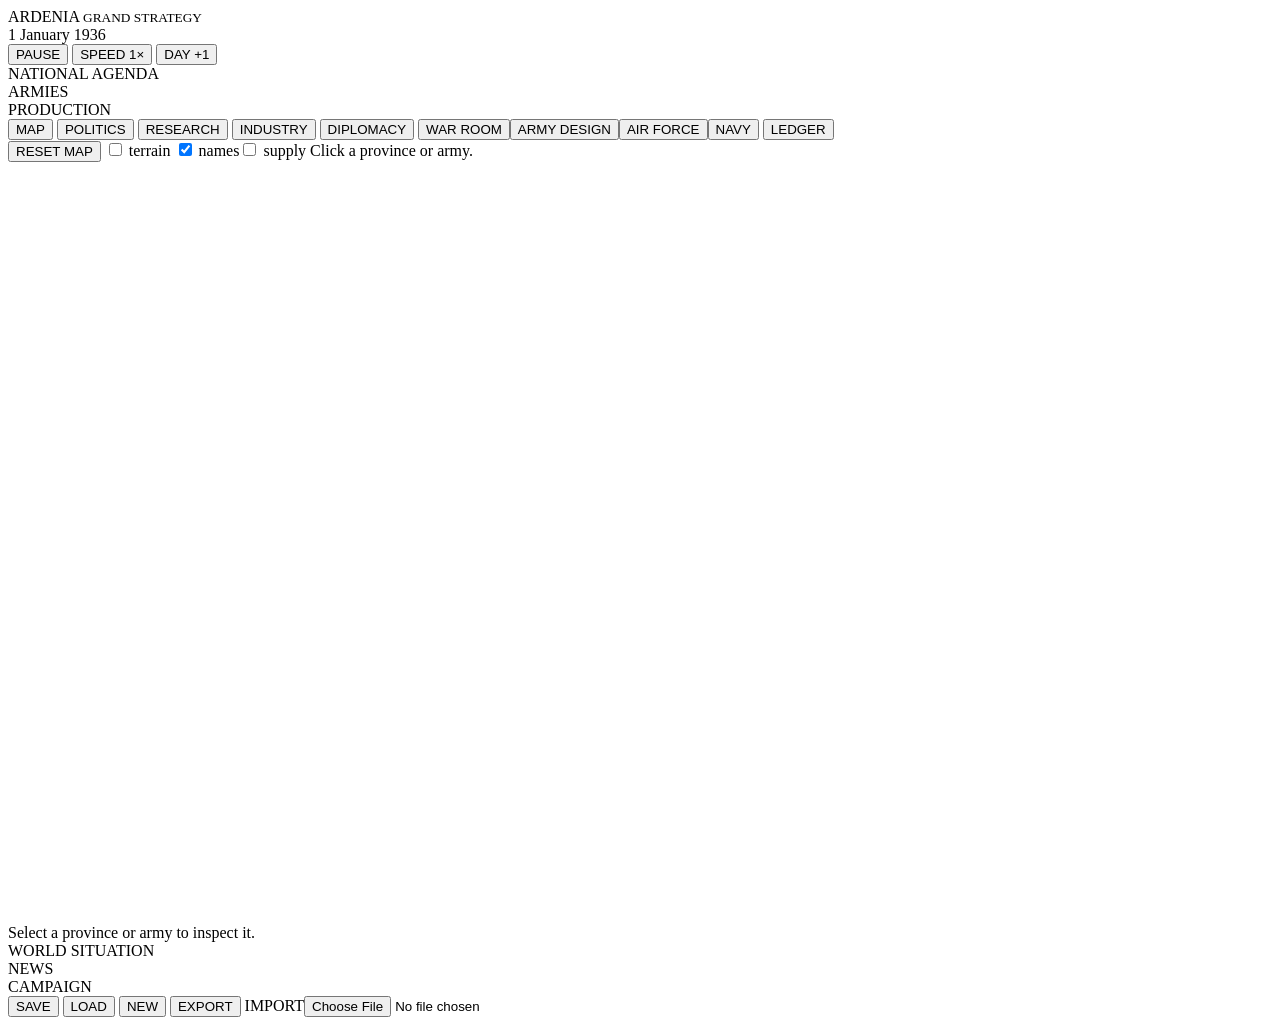
==== commit 43756156: "Add files via upload" ====
--- a/game.html
+++ b/game.html
@@ -3,780 +3,99 @@
 <head>
 <meta charset="utf-8">
 <meta name="viewport" content="width=device-width,initial-scale=1">
-<title>Ardenia: The Imperial Crisis</title>
-<style>
-:root{--bg:#0b0d10;--panel:#13171b;--panel2:#191e23;--line:#343a40;--gold:#b89a61;--text:#e7e3da;--muted:#9da3a8;--red:#a85b56;--green:#6e9a76;--blue:#647e9c}
-*{box-sizing:border-box}body{margin:0;background:var(--bg);color:var(--text);font-family:Arial,Helvetica,sans-serif}
-header{height:76px;border-bottom:1px solid var(--line);display:flex;align-items:center;justify-content:space-between;padding:0 24px;background:#0d1013;position:sticky;top:0;z-index:20}
-.brand{font-family:Georgia,serif;letter-spacing:2px}.brand b{font-size:22px}.brand span{display:block;color:var(--muted);font-size:11px;letter-spacing:1px;margin-top:3px}
-.topstats{display:flex;gap:18px;overflow:auto}.topstats div{min-width:78px}.topstats small{display:block;color:var(--muted);font-size:10px;text-transform:uppercase}.topstats b{font-size:15px}
-nav{position:sticky;top:76px;z-index:19;background:#101419;border-bottom:1px solid var(--line);display:flex;overflow:auto}
-nav button{background:none;border:0;border-right:1px solid #252a2f;color:#aeb4b8;padding:13px 15px;white-space:nowrap;cursor:pointer;font-weight:600}
-nav button.active{color:#fff;background:#20252a;box-shadow:inset 0 -2px var(--gold)}
-main{max-width:1450px;margin:auto;padding:20px}.layout{display:grid;grid-template-columns:1.7fr 1fr;gap:16px}.grid{display:grid;grid-template-columns:repeat(auto-fit,minmax(250px,1fr));gap:14px}
-.card{background:var(--panel);border:1px solid var(--line);padding:16px}.card h2,.card h3{font-family:Georgia,serif;font-weight:normal;margin:0 0 11px;color:#d8c18d}
-.kicker{font-size:10px;color:var(--gold);text-transform:uppercase;letter-spacing:1.5px}.muted{color:var(--muted)}.tiny{font-size:11px;color:var(--muted)}
-.metric{display:flex;justify-content:space-between;border-bottom:1px solid #272d32;padding:8px 0}.metric:last-child{border-bottom:0}
-.bar{height:5px;background:#30363b;margin-top:5px}.bar i{display:block;height:100%;background:var(--gold)}
-.btn{border:1px solid #5c513f;background:#252a2e;color:#eee;padding:9px 11px;cursor:pointer;margin:4px 3px 0 0;font-weight:600}.btn:hover{background:#30363a}.btn.gold{background:#8e7447;border-color:#b89a61;color:#111}.btn.red{background:#713f3b;border-color:#a85b56}.btn.green{background:#3f5e45;border-color:#6e9a76}
-.event{background:#151a1f;border:1px solid #444a4e;padding:20px}.event h1{font-family:Georgia,serif;font-size:27px;font-weight:normal;margin:6px 0 12px}.quote{font-family:Georgia,serif;font-size:18px;line-height:1.55;color:#ddd;margin:12px 0}.choice{width:100%;text-align:left;padding:12px;margin:5px 0;background:#1d2227;color:#eee;border:1px solid #3b4146;cursor:pointer}.choice:hover{border-color:var(--gold);background:#252a2f}.choice b{color:var(--gold)}
-table{width:100%;border-collapse:collapse}th,td{text-align:left;padding:9px;border-bottom:1px solid #2d3338;font-size:13px}th{color:var(--muted);font-weight:600}
-.mapframe{height:590px;border:1px solid #41494d;background:#506e78;overflow:hidden}.politicalmap{display:block;width:100%;height:100%}
-.svgprov{cursor:pointer;transition:filter .15s}.svgprov rect{stroke:#151719;stroke-width:.55;vector-effect:non-scaling-stroke}.svgprov text{font:700 1.35px Arial,sans-serif;fill:#111;pointer-events:none}.svgprov .ownertext{font-size:1.0px;font-weight:600;opacity:.8}.svgprov:hover{filter:brightness(1.22)}.svgwar rect{stroke:#f0d17d;stroke-width:1.25;stroke-dasharray:2 1}
-.maptitle{font:700 1.8px Georgia,serif;letter-spacing:.35px;fill:#eee;opacity:.8}.maplegend{display:flex;gap:8px;flex-wrap:wrap;padding:10px 0}.maplegend span{font-size:11px;color:#c8cdd0}.maplegend i{display:inline-block;width:10px;height:10px;border:1px solid #222;margin-right:4px;vertical-align:-1px}.mapstats{display:grid;grid-template-columns:repeat(3,1fr);gap:8px}.mapstats div{background:#101419;border:1px solid #2c3237;padding:10px}.mapstats small{display:block;color:var(--muted);font-size:10px;text-transform:uppercase}.mapstats b{font-size:13px}
-.tabs{display:flex;gap:5px;flex-wrap:wrap;margin-bottom:12px}.tabs button{background:#171c20;color:#b9c0c4;border:1px solid var(--line);padding:7px 10px;cursor:pointer}.tabs button.sel{color:#fff;border-color:var(--gold)}
-.paper{background:#e5dfd0;color:#211f1b;padding:24px;border:1px solid #8e8779}.paper h1{text-align:center;font:34px Georgia;margin:0;border-bottom:2px solid #2a2721;padding-bottom:8px}.article{padding:13px 0;border-bottom:1px solid #aaa18f}.article h3{margin:0 0 5px;font:20px Georgia}
-.portrait{width:70px;height:70px;background:#292e32;border:1px solid #555;display:flex;align-items:center;justify-content:center;font:28px Georgia;color:#cdb276}
-.person{display:flex;gap:12px}.person h2{margin:0 0 4px}
-.toast{position:fixed;right:18px;bottom:18px;z-index:50;background:#eee3cb;color:#111;padding:12px 15px;border-left:4px solid var(--gold);max-width:390px;display:none}
-.log{max-height:250px;overflow:auto;background:#0e1215;border:1px solid #292f34;padding:10px}.log p{border-bottom:1px solid #252a2e;padding-bottom:7px}
-.tag{display:inline-block;padding:3px 6px;border:1px solid #4a4f52;margin:2px;font-size:10px;color:#bfc4c6}.danger{color:#e58a83}.good{color:#82bd8c}
-@media(max-width:900px){header{height:auto;display:block;padding:13px}.topstats{margin-top:10px}.layout{grid-template-columns:1fr}nav{top:0}.mapframe{height:480px}main{padding:12px}}
-.btn:focus,nav button:focus,.choice:focus{outline:2px solid var(--gold);outline-offset:1px}
-</style>
+<title>Ardenia: Grand Strategy</title>
+<link rel="stylesheet" href="style.css">
+</head>
+<body class="game">
+<div id="app">
+  <header class="topbar">
+    <div class="brand">ARDENIA <small>GRAND STRATEGY</small></div>
+    <div id="topStats" class="topstats"></div>
+    <div class="clock">
+      <div id="dateLabel">1 January 1936</div>
+      <button id="pauseBtn" class="button tiny">PAUSE</button>
+      <button id="speedBtn" class="button tiny">SPEED 1×</button>
+      <button id="nextDayBtn" class="button tiny">DAY +1</button>
+    </div>
+  </header>
 
-<style id="imperial-ui-v14">
-:root{
- --gold:#c9a65b;--gold2:#ead39a;--ink:#0a0d10;--panel:#11161b;--panel2:#171d23;
- --line:#3c4349;--muted:#98a0a7;--good:#79a56d;--bad:#a84e4e;--blue:#5f7fa7
-}
-body{background:#080b0e!important}
-#grandStrategyShell{position:relative;z-index:50;max-width:1500px;margin:0 auto;padding:8px 10px 28px;
- font-family:Georgia,"Times New Roman",serif}
-.gs-top{display:grid;grid-template-columns:300px 1fr 160px;gap:8px;align-items:stretch;
- border:1px solid #4b4b42;background:#0c1014;box-shadow:0 12px 35px #0008}
-.gs-brand{padding:15px 18px;border-right:1px solid var(--line)}
-.gs-brand .crest{font-size:30px;color:var(--gold);float:left;margin-right:10px}
-.gs-brand b{font-size:27px;letter-spacing:.08em;color:#e8dfcc}.gs-brand small{display:block;color:var(--gold);letter-spacing:.24em}
-.gs-metrics{display:grid;grid-template-columns:repeat(7,1fr);min-width:0}
-.gs-metric{padding:10px 7px;border-right:1px solid #242a2f;text-align:center}
-.gs-metric small{display:block;color:#7f878d;font:9px Arial;text-transform:uppercase;letter-spacing:.08em}
-.gs-metric strong{font:700 14px Arial;color:#e4e0d5}.gs-metric.bad strong{color:#cf625e}.gs-metric.good strong{color:#82b878}
-.gs-date{padding:10px;text-align:center;border-left:1px solid var(--line)}.gs-date b{font-size:16px}.gs-date button{margin-top:7px}
-.gs-nav{display:flex;flex-wrap:wrap;border:1px solid var(--line);border-top:0;background:#0c1014}
-.gs-nav button{flex:1;min-width:100px;border:0;border-right:1px solid #242a2f;background:#10151a;color:#aeb4b8;
- padding:11px 8px;font:10px Arial;letter-spacing:.12em}.gs-nav button:hover,.gs-nav button.active{color:#fff;background:#1b2026;box-shadow:inset 0 -2px var(--gold)}
-.gs-layout{display:grid;grid-template-columns:250px minmax(0,1fr) 270px;gap:8px;margin-top:8px}
-.gs-panel{background:linear-gradient(145deg,#151a1f,#0e1216);border:1px solid var(--line);min-width:0}
-.gs-panel h3{font-size:13px;color:#dfc98f;margin:0;padding:11px 13px;border-bottom:1px solid #2a3035;text-transform:uppercase;letter-spacing:.1em}
-.gs-pad{padding:12px}.gs-small{font:11px Arial;color:var(--muted);line-height:1.45}
-.duke-row{display:grid;grid-template-columns:38px 1fr;gap:8px;padding:10px 0;border-bottom:1px solid #262c31}
-.portrait{width:38px;height:48px;background:linear-gradient(#34383b,#15191d);border:1px solid #5b513e;display:grid;place-items:center;color:#d5bf85;font-size:17px}
-.duke-row b{font-size:13px;color:#eee0c3}.bar{height:5px;background:#252b30;margin:3px 0 5px}.bar i{display:block;height:100%;background:var(--gold)}
-.support{margin:8px 0}.support label{font:10px Arial;color:#b4bbc0;display:flex;justify-content:space-between}
-.center-panel{min-height:640px}.view{display:none}.view.active{display:block}
-.map-wrap{position:relative;background:#3e5e66;border-bottom:1px solid var(--line);min-height:590px;overflow:hidden}
-#interactiveMap{width:100%;height:590px;display:block}
-.map-controls{position:absolute;left:10px;top:10px;display:flex;flex-direction:column;gap:5px}
-.map-controls button{width:34px;height:32px;background:#10161acc;border:1px solid #6a5b3e;color:#e6d39b;font-size:17px}
-.map-layers{position:absolute;left:10px;bottom:10px;background:#0c1114e8;border:1px solid #514a3c;padding:8px;font:10px Arial;color:#ddd}
-.map-layers label{display:block;margin:5px}.map-layers input{accent-color:var(--gold)}
-.map-tip{position:absolute;display:none;min-width:210px;max-width:260px;background:#0b0f13f2;border:1px solid #7c6946;
- padding:10px;color:#ddd;font:11px Arial;pointer-events:none;box-shadow:0 10px 30px #0009}
-.map-tip b{color:#ead39a;display:block;margin-bottom:4px}
-.gs-bottom{display:grid;grid-template-columns:1fr 1fr 1fr;gap:8px;padding:8px;background:#0c1014}
-.gs-stat{border:1px solid var(--line);padding:12px}.gs-stat small{font:9px Arial;color:#818990;text-transform:uppercase}.gs-stat b{display:block;margin-top:5px;font:700 15px Arial}
-.relation{display:flex;justify-content:space-between;padding:7px 0;border-bottom:1px solid #252a2f;font:11px Arial}.rel-good{color:#82b878}.rel-bad{color:#cf625e}
-.news{padding:10px 0;border-bottom:1px solid #292f34}.news b{font-size:12px;color:#e2d5b8}.news p{margin:4px 0;color:#969ea4;font:10px Arial}
-.action-grid{display:grid;grid-template-columns:1fr 1fr;gap:6px}.action-grid button{padding:10px;background:#141a1f;border:1px solid #3d4449;color:#ddd;font:10px Arial}.action-grid button:hover{border-color:var(--gold);color:#fff}
-.dossier{padding:15px;border-top:1px solid var(--line);background:#0c1014}.dossier h2{margin:0 0 8px;color:#ead39a}.dossier-grid{display:grid;grid-template-columns:repeat(3,1fr);gap:6px}.dossier-grid div{background:#151a1f;padding:8px;font:10px Arial}.dossier-grid b{display:block;color:#eee;margin-top:3px}
-@media(max-width:1050px){.gs-top{grid-template-columns:1fr}.gs-brand{border-right:0;border-bottom:1px solid var(--line)}.gs-metrics{grid-template-columns:repeat(4,1fr)}.gs-layout{grid-template-columns:210px minmax(0,1fr)}.gs-layout>.right{grid-column:1/-1}.gs-bottom{grid-template-columns:1fr}}
-@media(max-width:720px){#grandStrategyShell{padding:0}.gs-layout{grid-template-columns:1fr}.gs-layout>.left,.gs-layout>.right{display:none}.gs-metrics{grid-template-columns:repeat(2,1fr)}.gs-nav button{min-width:80px}.map-wrap,#interactiveMap{min-height:520px;height:520px}}
-</style>
-
-<style id="legacy-ui-hidden">
-/* The v1.4 shell is the primary interface; legacy markup remains in DOM for compatibility. */
-body > *:not(#grandStrategyShell){display:none!important}
-</style>
-</head>
-<body>
-
-<div id="grandStrategyShell">
-  <header class="gs-top">
-    <div class="gs-brand"><span class="crest">♛</span><b>ARDENIA</b><small>THE IMPERIAL CRISIS</small></div>
-    <div class="gs-metrics" id="gsMetrics"></div>
-    <div class="gs-date"><b id="gsDate">1960 · MARCH</b><div class="gs-small" id="gsWeek">WEEK 1</div><button class="btn gold" onclick="gsNextTurn()">NEXT TURN</button></div>
-  </header>
-  <nav class="gs-nav" id="gsNav">
-    <button class="active" data-view="map">MAP</button><button data-view="imperial">IMPERIAL OFFICE</button>
-    <button data-view="government">GOVERNMENT</button><button data-view="parliament">PARLIAMENT</button>
-    <button data-view="military">MILITARY</button><button data-view="diplomacy">DIPLOMACY</button>
-    <button data-view="intelligence">INTELLIGENCE</button><button data-view="economy">ECONOMY</button><button data-view="press">PRESS</button>
-  </nav>
-
-  <div class="gs-layout">
-    <aside class="gs-panel left">
-      <section><h3>Imperial State</h3><div class="gs-pad gs-small"><b style="color:#eee">Constitutional Empire</b><br>Ruler: Emperor Aurelius VIII<br>Capital: Aurelia<br>Population: 100,000,000</div></section>
-      <section><h3>Ducal Houses</h3><div class="gs-pad" id="gsDukes"></div></section>
-      <section><h3>Popular Support</h3><div class="gs-pad" id="gsSupport"></div></section>
+  <div class="layout">
+    <aside class="sidebar left">
+      <section>
+        <div class="panel-title">NATIONAL AGENDA</div>
+        <div id="agendaPanel"></div>
+      </section>
+      <section>
+        <div class="panel-title">ARMIES</div>
+        <div id="armyPanel"></div>
+      </section>
+      <section>
+        <div class="panel-title">PRODUCTION</div>
+        <div id="productionPanel"></div>
+      </section>
     </aside>
 
-    <main class="gs-panel center-panel">
-      <section class="view active" id="view-map">
-        <div class="map-wrap">
-          <svg id="interactiveMap" viewBox="0 0 1000 620" preserveAspectRatio="xMidYMid meet"></svg>
-          <div class="map-controls"><button onclick="gsMapZoom(1.15)">+</button><button onclick="gsMapZoom(.87)">−</button><button onclick="gsMapReset()">⌂</button></div>
-          <div class="map-layers">
-            <label><input type="checkbox" checked onchange="gsLayer('names',this.checked)"> Show names</label>
-            <label><input type="checkbox" checked onchange="gsLayer('borders',this.checked)"> Show borders</label>
-            <label><input type="checkbox" onchange="gsLayer('terrain',this.checked)"> Show terrain</label>
-            <label><input type="checkbox" checked onchange="gsLayer('ownership',this.checked)"> Ownership</label>
-          </div>
-          <div id="mapTip" class="map-tip"></div>
+    <main class="center">
+      <div class="toolbar">
+        <button data-tab="map" class="tab active">MAP</button>
+        <button data-tab="politics" class="tab">POLITICS</button>
+        <button data-tab="research" class="tab">RESEARCH</button>
+        <button data-tab="industry" class="tab">INDUSTRY</button>
+        <button data-tab="diplomacy" class="tab">DIPLOMACY</button>
+        <button data-tab="war" class="tab">WAR ROOM</button><button data-tab="army" class="tab">ARMY DESIGN</button><button data-tab="air" class="tab">AIR FORCE</button><button data-tab="navy" class="tab">NAVY</button>
+        <button data-tab="ledger" class="tab">LEDGER</button>
+      </div>
+
+      <section id="mapTab" class="tabview active">
+        <div class="map-toolbar">
+          <button id="resetMap" class="button tiny">RESET MAP</button>
+          <label><input id="showTerrain" type="checkbox"> terrain</label>
+          <label><input id="showNames" type="checkbox" checked> names</label><label><input id="showSupply" type="checkbox"> supply</label>
+          <span id="mapHint">Click a province or army.</span>
         </div>
-        <div class="gs-bottom">
-          <div class="gs-stat"><small>Imperial territory</small><b id="gsTerritory">—</b></div>
-          <div class="gs-stat"><small>Provinces controlled</small><b id="gsProvinces">—</b></div>
-          <div class="gs-stat"><small>Active fronts</small><b id="gsFronts">—</b></div>
+        <div id="mapViewport" class="map-viewport">
+          <svg id="worldMap" viewBox="0 0 1200 720" aria-label="Strategic map"></svg>
+          <div id="mapTooltip" class="map-tooltip"></div>
         </div>
-        <div id="provinceDossier"></div>
+        <div id="selectionPanel" class="selection-panel">
+          <div class="empty">Select a province or army to inspect it.</div>
+        </div>
       </section>
-      <section class="view" id="view-imperial"><div class="dossier"><h2>Imperial Office</h2><p>Direct the Crown, manage the Dukes and decide how much authority the Emperor will exercise.</p><div class="action-grid"><button onclick="gsDukeAction('command')">Command a Duke</button><button onclick="gsDukeAction('replace')">Replace a Duke</button><button onclick="gsDukeAction('arrest')">Arrest a Duke</button><button onclick="gsDukeAction('execute')">Execute a Duke</button></div></div></section>
-      <section class="view" id="view-government"><div class="dossier"><h2>Government</h2><p>Manage the cabinet, laws, decrees and constitutional direction of the Empire.</p><div class="action-grid"><button onclick="gsNotice('Government agenda opened')">Cabinet Agenda</button><button onclick="gsNotice('Constitutional reform opened')">Constitution</button><button onclick="gsNotice('Budget opened')">Budget</button><button onclick="gsNotice('Domestic policy opened')">Domestic Policy</button></div></div></section>
-      <section class="view" id="view-parliament"><div class="dossier"><h2>Parliament</h2><p>Track factions, negotiate support and pass legislation.</p><div id="gsParliament"></div></div></section>
-      <section class="view" id="view-military"><div class="dossier"><h2>Military Command</h2><p>Foreign wars, mobilization and territorial campaigns are controlled here.</p><div id="gsMilitary"></div></div></section>
-      <section class="view" id="view-diplomacy"><div class="dossier"><h2>Diplomatic Relations</h2><div id="gsDiplomacy"></div></div></section>
-      <section class="view" id="view-intelligence"><div class="dossier"><h2>Imperial Intelligence</h2><p>Investigate threats, monitor factions and uncover plots.</p><div class="action-grid"><button onclick="gsNotice('Investigation launched')">Investigate Duke</button><button onclick="gsNotice('Foreign operation launched')">Foreign Intelligence</button><button onclick="gsNotice('Counter-intelligence deployed')">Counter-Intelligence</button><button onclick="gsNotice('Opposition monitored')">Monitor Opposition</button></div></div></section>
-      <section class="view" id="view-economy"><div class="dossier"><h2>Economy</h2><div id="gsEconomy"></div></div></section>
-      <section class="view" id="view-press"><div class="dossier"><h2>Imperial Gazette</h2><div id="gsNews"></div></div></section>
+
+      <section id="politicsTab" class="tabview"></section>
+      <section id="researchTab" class="tabview"></section>
+      <section id="industryTab" class="tabview"></section>
+      <section id="diplomacyTab" class="tabview"></section>
+      <section id="warTab" class="tabview"></section><section id="armyTab" class="tabview"></section><section id="airTab" class="tabview"></section><section id="navyTab" class="tabview"></section>
+      <section id="ledgerTab" class="tabview"></section>
     </main>
 
-    <aside class="gs-panel right">
-      <section><h3>Imperial Gazette</h3><div class="gs-pad" id="gsNewsSide"></div></section>
-      <section><h3>Diplomatic Relations</h3><div class="gs-pad" id="gsRelations"></div></section>
-      <section><h3>Quick Actions</h3><div class="gs-pad action-grid"><button onclick="gsShow('diplomacy')">Diplomacy</button><button onclick="gsShow('economy')">Economy</button><button onclick="gsShow('intelligence')">Intelligence</button><button onclick="gsShow('military')">Military</button><button onclick="gsShow('imperial')">Court</button><button onclick="gsShow('government')">Laws & Decrees</button></div></section>
+    <aside class="sidebar right">
+      <section>
+        <div class="panel-title">WORLD SITUATION</div>
+        <div id="worldPanel"></div>
+      </section>
+      <section>
+        <div class="panel-title">NEWS</div>
+        <div id="newsPanel"></div>
+      </section>
+      <section>
+        <div class="panel-title">CAMPAIGN</div>
+        <div class="button-grid">
+          <button id="saveBtn" class="button">SAVE</button>
+          <button id="loadBtn" class="button">LOAD</button>
+          <button id="newBtn" class="button danger">NEW</button>
+          <button id="exportBtn" class="button">EXPORT</button>
+          <label class="button file-button">IMPORT<input id="importInput" type="file" accept=".json"></label>
+        </div>
+      </section>
     </aside>
   </div>
 </div>
-<script id="imperial-ui-v14-js">
-(function(){
- const colors={Ardenia:"#a88a4d",Norland:"#79536f",Albion:"#58769b",Valoria:"#5d7d54","Dravik Union":"#4d7773",Sundara:"#aa9250",Estavia:"#735d86",Karsovia:"#716f65",Meridia:"#527b76",Tavaria:"#876e50"};
- const pos=[
- ["Albion Coast",45,90,125,95],["Albion Interior",48,185,145,125],["Valoria",180,220,150,120],["Western Marches",310,185,75,120],
- ["Meridian Coast",330,60,125,105],["Veyr",360,155,125,120],["Asteria District",410,285,120,100],["Marais",285,400,145,110],["Orsini",430,405,130,110],
- ["Norland Border",515,130,125,115],["Norland Capital",625,90,150,120],["Norland East",650,220,135,120],["Karsovian Frontier",790,55,150,110],["Karsovian Core",790,185,145,135],
- ["Estavian North",550,300,130,100],["Estavian South",550,400,130,105],["Dravik West",675,390,115,130],["Dravik East",800,335,140,145],
- ["Sundara Plains",180,485,150,100],["Sundara Coast",345,505,145,95],["Tavarian West",665,510,145,90],["Tavarian East",815,485,140,110]
- ];
- function owner(name){
-   const p=(window.G?.provinces||[]).find(x=>x.name===name);
-   return p?.owner||"Ardenia";
- }
- function map(){
-   const svg=document.getElementById("interactiveMap"); if(!svg)return;
-   svg.innerHTML=`<defs><filter id="terrain"><feTurbulence baseFrequency=".035" numOctaves="2" seed="3"/><feColorMatrix values=".2 0 0 0 .3 .2 0 0 0 .3 .2 0 0 0 .3 0 0 0 .08 0"/></filter></defs>
-   <rect width="1000" height="620" fill="#27434b"/><path d="M0 420Q180 340 360 430T700 380T1000 430V620H0Z" fill="#315a61" opacity=".55"/>
-   <text x="500" y="30" text-anchor="middle" fill="#cdbd8f" font-family="Georgia" font-size="18" letter-spacing="5">THE CONTINENTAL THEATER</text>`;
-   pos.forEach(([n,x,y,w,h])=>{
-     const o=owner(n), c=colors[o]||colors.Ardenia;
-     const g=document.createElementNS("http://www.w3.org/2000/svg","g"); g.classList.add("province");
-     g.dataset.name=n;
-     const r=document.createElementNS("http://www.w3.org/2000/svg","rect");
-     r.setAttribute("x",x);r.setAttribute("y",y);r.setAttribute("width",w);r.setAttribute("height",h);r.setAttribute("rx",18);
-     r.setAttribute("fill",c);r.setAttribute("stroke","#17191b");r.setAttribute("stroke-width","3");
-     const t=document.createElementNS("http://www.w3.org/2000/svg","text");t.setAttribute("x",x+w/2);t.setAttribute("y",y+h/2);t.setAttribute("text-anchor","middle");t.setAttribute("fill","#eee7d4");t.setAttribute("font-size","14");t.setAttribute("font-family","Georgia");t.textContent=n;
-     g.append(r,t); g.addEventListener("click",()=>gsProvince(n)); g.addEventListener("mousemove",e=>gsTip(e,n,o)); g.addEventListener("mouseleave",()=>document.getElementById("mapTip").style.display="none");
-     svg.appendChild(g);
-   });
- }
- window.gsTip=(e,n,o)=>{const t=document.getElementById("mapTip");t.style.display="block";t.style.left=(e.offsetX+18)+"px";t.style.top=(e.offsetY+18)+"px";t.innerHTML=`<b>${n}</b>${o}<br>Click for province details`;};
- window.gsProvince=n=>{
-   const p=(window.G?.provinces||[]).find(x=>x.name===n)||{name:n,owner:owner(n),pop:0,loyalty:50,infrastructure:50};
-   document.getElementById("provinceDossier").innerHTML=`<div class="dossier"><h2>${n}</h2><div class="dossier-grid"><div>OWNER<b>${p.owner}</b></div><div>POPULATION<b>${Number(p.pop||0).toLocaleString()}</b></div><div>LOYALTY<b>${p.loyalty??50}%</b></div><div>INFRASTRUCTURE<b>${p.infrastructure??50}%</b></div><div>STATUS<b>${p.owner==="Ardenia"?"Imperial":"Foreign"}</b></div><div>ACTION<b><button class="btn" onclick="gsNotice('Province management opened')">Manage</button></b></div></div></div>`;
- };
- let gsZoom=1; window.gsMapZoom=v=>{gsZoom=Math.max(.7,Math.min(2.4,gsZoom*v));document.getElementById("interactiveMap").style.transform=`scale(${gsZoom})`;};
- window.gsMapReset=()=>{gsZoom=1;document.getElementById("interactiveMap").style.transform="scale(1)";};
- window.gsLayer=(layer,on)=>{if(layer==="names")document.querySelectorAll("#interactiveMap .province text").forEach(t=>t.style.display=on?"":"none");if(layer==="borders")document.querySelectorAll("#interactiveMap .province rect").forEach(r=>r.setAttribute("stroke",on?"#17191b":"none"));if(layer==="terrain"){const svg=document.getElementById("interactiveMap");let terrain=svg.querySelector("#terrainOverlay");if(on&&!terrain){terrain=document.createElementNS("http://www.w3.org/2000/svg","rect");terrain.id="terrainOverlay";terrain.setAttribute("x","0");terrain.setAttribute("y","0");terrain.setAttribute("width","1000");terrain.setAttribute("height","620");terrain.setAttribute("fill","url(#terrain)");terrain.setAttribute("opacity",".16");svg.appendChild(terrain)}else if(!on&&terrain)terrain.remove()}if(layer==="ownership")document.querySelectorAll("#interactiveMap .province").forEach(g=>g.style.opacity=on?"1":".45")};
- window.gsShow=id=>{document.querySelectorAll(".gs-nav button").forEach(b=>b.classList.toggle("active",b.dataset.view===id));document.querySelectorAll(".view").forEach(v=>v.classList.toggle("active",v.id==="view-"+id));};
- document.getElementById("gsNav").addEventListener("click",e=>{if(e.target.dataset.view)gsShow(e.target.dataset.view)});
- window.gsNotice=m=>{if(typeof toast==="function")toast(m);else alert(m)};
- window.gsNextTurn=()=>{if(typeof nextMonth==="function")nextMonth();else gsNotice("Turn system unavailable");setTimeout(gsRender,50);};
- window.gsDukeAction=action=>{const d=window.G?.dukes?.find(x=>x.id===window.gsSelectedDuke)||window.G?.dukes?.[0];if(d&&typeof dukeAction==="function")dukeAction(d.id,action);else gsNotice("No Duke available")};
- function gsRender(){
-   const g=window.G||{};
-   const metrics=[["TREASURY",g.treasury??0,""],["GDP",g.gdp??0,""],["GROWTH",((g.growth??2.3))+"%","good"],["DEBT",((g.debt??100))+"%","bad"],["INFLATION",((g.inflation??6.2))+"%","bad"],["UNEMPLOYMENT",((g.unemployment??8.1))+"%",""],["STABILITY",((g.stability??32))+"%","bad"],["LEGITIMACY",((g.legitimacy??52))+"%",""]];
-   document.getElementById("gsMetrics").innerHTML=metrics.map(x=>`<div class="gs-metric ${x[2]}"><small>${x[0]}</small><strong>${typeof x[1]==="number"?x[1].toLocaleString():x[1]}</strong></div>`).join("");
-   document.getElementById("gsDate").textContent=`${g.year||1960} · ${String(g.month||3).padStart(2,"0")}`;
-   document.getElementById("gsWeek").textContent=`WEEK ${g.turn||1}`;
-   document.getElementById("gsDukes").innerHTML=(g.dukes||[]).map((d,i)=>`<div class="duke-row" onclick="window.gsSelectedDuke='${d.id||""}';gsRender()"><div class="portrait">♜</div><div><b>${d.name||"Duke"}</b><div class="gs-small">Loyalty ${d.loyalty??50}%</div><div class="bar"><i style="width:${d.loyalty??50}%"></i></div><div class="gs-small">Autonomy ${d.autonomy??50}% · Military ${d.military??50}%</div></div></div>`).join("")||'<div class="gs-small">No Dukes recorded.</div>';
-   const parties=g.parties||[{name:"Monarchists",support:42},{name:"Conservatives",support:26},{name:"Liberals",support:15},{name:"Socialists",support:8},{name:"Republicans",support:9}];
-   document.getElementById("gsSupport").innerHTML=parties.map(p=>`<div class="support"><label><span>${p.name}</span><span>${p.support}%</span></label><div class="bar"><i style="width:${p.support}%"></i></div></div>`).join("");
-   const ars=(g.provinces||[]).filter(p=>p.owner==="Ardenia");document.getElementById("gsTerritory").textContent=ars.reduce((a,p)=>a+(Number(p.pop)||0),0).toLocaleString()+" people";document.getElementById("gsProvinces").textContent=`${ars.length} / ${(g.provinces||[]).length}`;document.getElementById("gsFronts").textContent=(g.activeWars||[]).length;
-   const rel=(g.nations||[]).map(n=>`<div class="relation"><span>${n.name}</span><span class="${(n.rel??0)>20?"rel-good":(n.rel??0)<-20?"rel-bad":""}">${n.rel??0}</span></div>`).join("");document.getElementById("gsRelations").innerHTML=rel||'<div class="gs-small">No foreign powers loaded.</div>';document.getElementById("gsDiplomacy").innerHTML=rel||"";
-   document.getElementById("gsNewsSide").innerHTML=(g.log||[]).slice(0,5).map(x=>`<div class="news"><b>${x.message||x}</b><p>${x.date||"Recent"}</p></div>`).join("")||'<div class="gs-small">No recent events.</div>';document.getElementById("gsNews").innerHTML=document.getElementById("gsNewsSide").innerHTML;
-   document.getElementById("gsEconomy").innerHTML=`<div class="dossier-grid"><div>TREASURY<b>${g.treasury??0}</b></div><div>GDP<b>${g.gdp??0}</b></div><div>GROWTH<b>${g.growth??2.3}%</b></div><div>DEBT<b>${g.debt??100}%</b></div><div>INFLATION<b>${g.inflation??6.2}%</b></div><div>UNEMPLOYMENT<b>${g.unemployment??8.1}%</b></div></div>`;
-   document.getElementById("gsParliament").innerHTML=`<p class="gs-small">Coalition support and legislative votes are determined by the underlying game state. Use the Government and policy systems to change the balance.</p>`;
-   document.getElementById("gsMilitary").innerHTML=`<div class="action-grid"><button onclick="gsNotice('Military command opened')">Open Command</button><button onclick="gsNotice('Mobilization order prepared')">Mobilize</button><button onclick="gsNotice('Front report opened')">Front Reports</button><button onclick="gsNotice('Defense planning opened')">Defense Plan</button></div>`;
-   map();
- }
- window.addEventListener("load",gsRender);
-})();
-</script>
-
-<header>
-<div class="brand"><b>ARDENIA: THE IMPERIAL CRISIS</b><span>THE POST-CIVIL WAR ERA • 1960</span></div>
-<div class="topstats" id="top"></div>
-</header>
-<nav id="nav"></nav>
-<main id="app"></main>
-<div class="toast" id="toast"></div>
-
-<script>
-"use strict";
-const APP_VERSION="1.3.0";
-const SAVE_KEY="ardenia_imperial_crisis_save_v1";
-const MAX_LOG_ENTRIES=80;
-const escHtml=v=>String(v??"").replace(/[&<>"']/g,c=>({"&":"&amp;","<":"&lt;",">":"&gt;","":"&quot;","'":"&#39;"}[c]));
-function normalizeState(){
- if(!G||typeof G!=="object") throw new Error("Invalid state");
- G.turn=Number.isFinite(G.turn)?G.turn:1; G.year=Number.isFinite(G.year)?G.year:1960; G.month=Number.isFinite(G.month)?G.month:1;
- G.log=Array.isArray(G.log)?G.log:[]; G.activeWars=Array.isArray(G.activeWars)?G.activeWars:[]; G.dukes=Array.isArray(G.dukes)?G.dukes:[]; G.nations=Array.isArray(G.nations)?G.nations:[]; G.provinces=Array.isArray(G.provinces)?G.provinces:[];
- G.settings=G.settings||{autosave:true}; return G;
-}
-function saveGame(silent=false){try{normalizeState();localStorage.setItem(SAVE_KEY,JSON.stringify({version:APP_VERSION,state:G}));if(!silent)toast("Game saved.")}catch(e){console.error(e);if(!silent)toast("Could not save the game.")}}
-function loadGame(){try{const raw=localStorage.getItem(SAVE_KEY);if(!raw){toast("No saved game found.");return false}const d=JSON.parse(raw);if(!d?.state)throw Error("Invalid save");G=d.state;normalizeState();render();toast("Game loaded.");return true}catch(e){console.error(e);toast("Save file is invalid or corrupted.");return false}}
-function exportSave(){normalizeState();const b=new Blob([JSON.stringify({version:APP_VERSION,state:G},null,2)],{type:"application/json"});const a=document.createElement("a");a.href=URL.createObjectURL(b);a.download="ardenia-save.json";a.click();URL.revokeObjectURL(a.href)}
-function importSave(file){if(!file)return;const r=new FileReader();r.onload=()=>{try{const d=JSON.parse(r.result);if(!d?.state)throw Error("Invalid save");G=d.state;normalizeState();saveGame(true);render();toast("Save imported.")}catch(e){console.error(e);toast("That is not a valid Ardenia save.")}};r.readAsText(file)}
-
-
-/* =========================
-   CORE STATE
-========================= */
-const DEFAULT_STATE={
-  year:1960,month:1,turn:1,tab:"Office",sub:"All",
-  emperor:"The Emperor",capital:"Asteria",population:100000000,
-  regime:"Constitutional Empire",constitution:"Provisional Imperial Charter",
-  treasury:44,debt:61,gdp:100,growth:2.1,inflation:3.2,unemployment:8.4,
-  stability:58,legitimacy:63,approval:55,freedom:54,
-  army:82,readiness:76,warSupport:47,diplomacy:52,infrastructure:43,rebellion:21,
-  factions:{crown:62,dukes:72,parliament:47,military:79,business:54,workers:43,republicans:28},
-  parliament:{
-    lords:38,commons:218,
-    parties:[
-      {name:"Imperial Union",short:"IU",seats:92,ideology:"Royalist"},
-      {name:"National Conservatives",short:"NC",seats:64,ideology:"Conservative"},
-      {name:"Reform Party",short:"RP",seats:47,ideology:"Liberal"},
-      {name:"Workers' Party",short:"WP",seats:34,ideology:"Labor"},
-      {name:"Ducal Bloc",short:"DB",seats:27,ideology:"Aristocratic"},
-      {name:"Republican League",short:"RL",seats:18,ideology:"Republican"}
-    ],
-    bills:[]
-  },
-  dukes:[
-    {id:"veyr",name:"Alaric von Veyr",title:"Grand Duke of Veyr",region:"North",pop:22000000,loyalty:63,military:31,wealth:78,autonomy:67,stance:"Militarist",goal:"Preserve Ducal military authority",fear:"Imperial centralization",relation:58},
-    {id:"marais",name:"Lucien de Marais",title:"Grand Duke of Marais",region:"South",pop:15000000,loyalty:54,military:12,wealth:91,autonomy:76,stance:"Traditionalist",goal:"Protect landed privileges",fear:"Agrarian taxation",relation:47},
-    {id:"orsini",name:"Viktor Orsini",title:"Grand Duke of Orsini",region:"East",pop:18000000,military:24,wealth:70,autonomy:71,stance:"Modernizer",goal:"Control industrial reconstruction",fear:"Nationalization",relation:51}
-  ],
-  characters:[
-    {name:"Mara Venn",role:"Imperial Chancellor",loyalty:74,trait:"Pragmatist"},
-    {name:"Lucia Arendt",role:"Minister of Justice",loyalty:61,trait:"Constitutionalist"},
-    {name:"General Viktor Rane",role:"Chief of the Imperial General Staff",loyalty:81,trait:"Professionalist"},
-    {name:"Tomas Vale",role:"Republican Opposition Leader",loyalty:12,trait:"Democrat"}
-  ],
-  provinces:[
-    {id:"ast",name:"Asteria District",owner:"Ardenia",pop:14000000,industry:78,loyalty:70},
-    {id:"vey",name:"Veyr",owner:"Ardenia",pop:22000000,industry:62,loyalty:61,duke:"veyr"},
-    {id:"mar",name:"Marais",owner:"Ardenia",pop:15000000,industry:44,loyalty:53,duke:"marais"},
-    {id:"ors",name:"Orsini",owner:"Ardenia",pop:18000000,industry:72,loyalty:48,duke:"orsini"},
-    {id:"wes",name:"Western Marches",owner:"Ardenia",pop:9000000,industry:51,loyalty:59},
-    {id:"nor1",name:"Norland Border",owner:"Norland",pop:8000000,industry:48,loyalty:31},
-    {id:"nor2",name:"Norland Capital",owner:"Norland",pop:14000000,industry:70,loyalty:46},
-    {id:"nor3",name:"Norland East",owner:"Norland",pop:12000000,industry:39,loyalty:34},
-    {id:"alb1",name:"Albion Coast",owner:"Albion",pop:19000000,industry:76,loyalty:63},
-    {id:"alb2",name:"Albion Interior",owner:"Albion",pop:33000000,industry:58,loyalty:68},
-    {id:"val1",name:"Valorian North",owner:"Valoria",pop:13000000,industry:49,loyalty:71},
-    {id:"val2",name:"Valorian South",owner:"Valoria",pop:14000000,industry:37,loyalty:66},
-    {id:"dra1",name:"Dravik West",owner:"Dravik Union",pop:38000000,industry:64,loyalty:52},
-    {id:"dra2",name:"Dravik East",owner:"Dravik Union",pop:50000000,industry:71,loyalty:49},
-    {id:"sun1",name:"Sundara Plains",owner:"Sundara",pop:21000000,industry:35,loyalty:59},
-    {id:"sun2",name:"Sundara Coast",owner:"Sundara",pop:20000000,industry:55,loyalty:62},
-    {id:"est1",name:"Estavian North",owner:"Estavia",pop:10000000,industry:62,loyalty:54},
-    {id:"est2",name:"Estavian South",owner:"Estavia",pop:12000000,industry:47,loyalty:57},
-    {id:"kar1",name:"Karsovian Frontier",owner:"Karsovia",pop:17000000,industry:41,loyalty:37},
-    {id:"kar2",name:"Karsovian Core",owner:"Karsovia",pop:20000000,industry:66,loyalty:43},
-    {id:"mer1",name:"Meridian Coast",owner:"Meridia",pop:16000000,industry:57,loyalty:76},
-    {id:"tav1",name:"Tavarian West",owner:"Tavaria",pop:29000000,industry:54,loyalty:38},
-    {id:"tav2",name:"Tavarian East",owner:"Tavaria",pop:33000000,industry:63,loyalty:35}
-  ],
-  nations:[
-    {name:"Norland",gov:"Republic",power:86,pop:34000000,rel:28,ally:"Karsovia",war:false},
-    {name:"Albion",gov:"Constitutional Kingdom",power:74,pop:52000000,rel:64,ally:"Meridia",war:false},
-    {name:"Valoria",gov:"Republic",power:52,pop:27000000,rel:71,ally:"",war:false},
-    {name:"Dravik Union",gov:"Federation",power:118,pop:88000000,rel:19,ally:"Tavaria",war:false},
-    {name:"Sundara",gov:"Republic",power:46,pop:41000000,rel:58,ally:"",war:false},
-    {name:"Estavia",gov:"Parliamentary Republic",power:49,pop:22000000,rel:48,ally:"Albion",war:false},
-    {name:"Karsovia",gov:"Military Directorate",power:101,pop:37000000,rel:14,ally:"Norland",war:false},
-    {name:"Meridia",gov:"Constitutional Monarchy",power:39,pop:16000000,rel:77,ally:"Albion",war:false},
-    {name:"Tavaria",gov:"Socialist Republic",power:69,pop:62000000,rel:33,ally:"Dravik Union",war:false}
-  ],
-  laws:{
-    imperialExecutive:false,parliamentOversight:true,ducalCharter:false,emergencyPowers:false,
-    independentJudiciary:false,amnesty:false,securityExpansion:false,civilRights:false,
-    progressiveTax:false,corporateTaxCuts:false,industrialPlan:false,freeMarket:false,stateOwnership:false,
-    laborCode:false,restrictStrikes:false,education:false,veterans:false,housing:false,austerity:false,
-    professionalArmy:false,armyExpansion:false,airModernization:false,navalExpansion:false,civilianControl:false,
-    freePress:false,stateBroadcast:false,pressLicensing:false,investigativePress:false,
-    ducalTax:false,provincialAssemblies:false,imperialGovernors:false,ducalFunds:false,abolishMilitias:false,
-    civicEducation:false,heritage:false,secular:false,concordat:false,nationalService:false,culturalAutonomy:false
-  },
-  activeWars:[],
-  headlines:[
-    ["THE IMPERIAL GAZETTE","The Civil War is over. The Crown begins reconstruction.","Royalist"],
-    ["THE CAPITAL OBSERVER","Three Great Dukes emerge from the war with extraordinary regional power.","Centrist"],
-    ["THE FREE HERALD","Republicans warn that peace without political reform may prove temporary.","Opposition"]
-  ],
-  log:["The Civil War has ended. You inherit a 100-million-person Empire, a powerful army, three ambitious Dukes, and a divided Parliament."],
-  eventIndex:0
-};
-let G=structuredClone(DEFAULT_STATE);
-
-/* =========================
-   HELPERS
-========================= */
-function clamp(v,a=0,b=100){return Math.max(a,Math.min(b,v))}
-function fmt(n){return Math.round(n).toLocaleString()}
-function pct(n){return Math.round(n)+"%"}
-function toast(msg){const e=document.getElementById("toast");e.textContent=msg;e.style.display="block";clearTimeout(window.__toast);window.__toast=setTimeout(()=>e.style.display="none",3300)}
-function log(msg,headline=null){G.log.unshift("["+G.year+"-"+String(G.month).padStart(2,"0")+"] "+msg);G.log=G.log.slice(0,25);if(headline){G.headlines.unshift(headline);G.headlines=G.headlines.slice(0,25)}}
-function normalize(){
-  ["treasury","debt","stability","legitimacy","approval","freedom","army","readiness","warSupport","diplomacy","infrastructure","rebellion","growth","inflation","unemployment"].forEach(k=>{
-    if(typeof G[k]!=="number") G[k]=0;
-  });
-  ["treasury","debt","stability","legitimacy","approval","freedom","army","readiness","warSupport","diplomacy","infrastructure","rebellion"].forEach(k=>G[k]=clamp(G[k]));
-  G.factions && Object.keys(G.factions).forEach(k=>G.factions[k]=clamp(G.factions[k]));
-  G.dukes.forEach(d=>["loyalty","military","wealth","autonomy","relation"].forEach(k=>d[k]=clamp(d[k])));
-}
-function effect(fn,msg,headline){
-  fn();normalize();log(msg,headline);render();toast(msg)
-}
-function bar(label,value){return `<div class="metric"><span>${label}</span><b>${pct(value)}</b></div><div class="bar"><i style="width:${clamp(value)}%"></i></div>`}
-function nextMonth(){
-  G.month++;
-  if(G.month>12){G.month=1;G.year++}
-  G.turn++;
-  // monthly simulation
-  G.treasury += 3 + G.growth*.35 - G.debt*.06;
-  G.debt += G.debt>55 ? 1 : 0;
-  G.inflation += (G.growth>5?0.25:-0.05) + (G.treasury<15?0.2:0);
-  G.unemployment += G.growth>4 ? -0.15 : 0.1;
-  G.approval += (G.unemployment<7?0.5:-0.35) - (G.inflation>7?0.35:0);
-  G.stability += G.rebellion>45 ? -1.2 : 0.25;
-  G.rebellion += G.stability<40 ? 1.1 : -0.2;
-  G.readiness -= G.activeWars.length ? 1 : -0.5;
-  // duke drift
-  G.dukes.forEach(d=>{
-    if(d.autonomy>75 && G.laws.imperialGovernors) d.loyalty-=1.5;
-    if(d.loyalty<35) G.rebellion+=0.4;
-  });
-  // foreign relations drift
-  G.nations.forEach(n=>{if(n.rel<30) n.rel+=0.2; if(n.war) n.power-=1});
-  normalize();
-  eventTick();
-  render();
-}
-function eventTick(){
-  const events=[
-    ["Industrial workers demand a national wage standard.",[
-      ["Negotiate with unions",()=>{G.factions.workers+=6;G.approval+=2;G.treasury-=2}],
-      ["Deploy police to keep factories open",()=>{G.stability+=2;G.freedom-=3;G.factions.workers-=7}],
-      ["Ignore the strike",()=>{G.economyPenalty=0;G.approval-=3;G.economy=G.gdp;G.stability-=2}]
-    ]],
-    ["A foreign newspaper reports rumors of a split among the Great Dukes.",[
-      ["Publicly deny the rumors",()=>{G.legitimacy+=2;G.factions.crown+=2}],
-      ["Investigate privately",()=>{G.diplomacy+=1;G.dukes.forEach(d=>d.relation+=2)}],
-      ["Use the story to pressure the Dukes",()=>{G.factions.dukes-=5;G.stability-=1}]
-    ]],
-    ["The Treasury warns that reconstruction spending is exceeding projections.",[
-      ["Borrow more",()=>{G.debt+=7;G.infrastructure+=3}],
-      ["Cut spending",()=>{G.treasury+=5;G.infrastructure-=3;G.approval-=2}],
-      ["Raise temporary taxes",()=>{G.treasury+=6;G.approval-=3;G.factions.business-=2}]
-    ]]
-  ];
-  if(G.turn%2===0){
-    G.currentEvent=events[(G.eventIndex++)%events.length];
-  }
-}
-function chooseEvent(i){
-  if(!G.currentEvent)return;
-  const o=G.currentEvent[1][i]; if(o){effect(o[1],"You responded to the crisis: "+o[0]+".",["THE IMPERIAL GAZETTE","Government responds to a developing crisis.","Royalist"]);G.currentEvent=null}
-}
-function statTop(){
- return [
-  ["Treasury",G.treasury.toFixed(0)+"B"],["Debt",G.debt.toFixed(0)+"%"],
-  ["Stability",pct(G.stability)],["Legitimacy",pct(G.legitimacy)],
-  ["Approval",pct(G.approval)],["Year",G.year+"."+String(G.month).padStart(2,"0")]
- ].map(x=>`<div><small>${x[0]}</small><b>${x[1]}</b></div>`).join("");
-}
-
-/* =========================
-   POLICIES / LAWS
-========================= */
-const POLICIES=[
-["Constitution & Crown",[
- ["Imperial Executive","Expand executive decree authority.", "imperialExecutive",()=>{G.factions.crown+=8;G.legitimacy-=2;G.freedom-=5}],
- ["Parliamentary Oversight","Strengthen legislative oversight of the Crown.","parliamentOversight",()=>{G.factions.parliament+=9;G.factions.crown-=5;G.legitimacy+=4}],
- ["Ducal Charter","Guarantee constitutional privileges for the Great Dukes.","ducalCharter",()=>{G.dukes.forEach(d=>{d.autonomy+=8;d.loyalty+=4});G.factions.dukes+=10}],
- ["Emergency Powers","Permit temporary emergency decrees under defined conditions.","emergencyPowers",()=>{G.factions.crown+=7;G.freedom-=6;G.stability+=3}]
-]],
-["Justice & Civil Order",[
- ["Independent Judiciary","Guarantee judicial independence.","independentJudiciary",()=>{G.legitimacy+=7;G.freedom+=6;G.factions.crown-=3}],
- ["Post-War Amnesty","Grant conditional amnesty to former rebels.","amnesty",()=>{G.rebellion-=12;G.stability+=6;G.factions.republicans+=6}],
- ["Internal Security Expansion","Expand the Imperial security service.","securityExpansion",()=>{G.rebellion-=7;G.stability+=3;G.freedom-=8}],
- ["Civil Rights Charter","Codify speech, assembly and due-process protections.","civilRights",()=>{G.freedom+=12;G.legitimacy+=6}]
-]],
-["Economy & Industry",[
- ["Progressive Income Tax","Increase the burden on high earners.","progressiveTax",()=>{G.treasury+=8;G.approval+=3;G.factions.business-=7;G.factions.workers+=5}],
- ["Corporate Tax Cuts","Reduce taxes on industrial firms.","corporateTaxCuts",()=>{G.growth+=1.2;G.treasury-=4;G.factions.business+=10}],
- ["National Industrial Plan","Direct state investment into rail, steel, energy and machinery.","industrialPlan",()=>{G.growth+=2;G.infrastructure+=9;G.treasury-=10;G.debt+=6}],
- ["Free Market Reform","Privatize selected state enterprises.","freeMarket",()=>{G.growth+=1;G.factions.business+=9;G.factions.workers-=6}],
- ["State Ownership","Nationalize strategic industries.","stateOwnership",()=>{G.growth+=.5;G.factions.business-=12;G.factions.workers+=4}]
-]],
-["Workers & Society",[
- ["National Labor Code","Create wage, safety and bargaining standards.","laborCode",()=>{G.factions.workers+=12;G.growth-=.4;G.approval+=4}],
- ["Restrict Strikes","Limit strikes in critical industries.","restrictStrikes",()=>{G.factions.workers-=9;G.stability+=5;G.freedom-=4;G.growth+=.4}],
- ["Universal Education","Fund nationwide public education.","education",()=>{G.infrastructure+=5;G.approval+=6;G.treasury-=7;G.legitimacy+=3}],
- ["Veterans' Settlement","Provide pensions, land and employment programs.","veterans",()=>{G.factions.military+=8;G.approval+=4;G.treasury-=6}],
- ["Urban Housing Program","Build public housing in industrial cities.","housing",()=>{G.infrastructure+=6;G.approval+=5;G.treasury-=7}],
- ["Austerity Program","Cut public spending to stabilize debt.","austerity",()=>{G.debt-=9;G.treasury+=5;G.approval-=7;G.factions.workers-=4}]
-]],
-["Military & Defense",[
- ["Professionalize the Army","Establish a unified professional command.","professionalArmy",()=>{G.army+=6;G.factions.military-=4;G.factions.crown+=7}],
- ["Expand the Army","Increase the standing force.","armyExpansion",()=>{G.army+=9;G.readiness+=4;G.treasury-=8;G.factions.military+=8}],
- ["Modernize the Air Force","Fund aircraft and air-defense programs.","airModernization",()=>{G.army+=5;G.readiness+=7;G.treasury-=8}],
- ["Naval Expansion","Build a blue-water fleet.","navalExpansion",()=>{G.army+=4;G.treasury-=10;G.factions.military+=6}],
- ["Civilian Control Act","Put all armed formations under one Imperial chain of command.","civilianControl",()=>{G.factions.crown+=8;G.factions.military-=6;G.dukes.forEach(d=>{d.autonomy-=6;d.loyalty-=5})}]
-]],
-["Foreign Affairs",[
- ["Trade Offensive","Pursue trade agreements with neutral powers.","tradeOffensive",()=>{G.diplomacy+=9;G.growth+=.8}],
- ["Mutual Defense Pact","Seek a formal defense alliance.","defensePact",()=>{G.diplomacy+=7;G.factions.military+=4}],
- ["Non-Aligned Doctrine","Avoid permanent alliances.","nonAligned",()=>{G.diplomacy+=3;G.stability+=2}],
- ["Border Conference","Offer negotiations over disputed frontiers.","borderConference",()=>{G.diplomacy+=10;G.warSupport-=3}],
- ["Sphere of Influence","Demand recognition of Ardenian strategic interests.","sphere",()=>{G.diplomacy-=5;G.army+=3;G.factions.military+=5}],
- ["Foreign Aid Program","Fund reconstruction abroad to build influence.","foreignAid",()=>{G.diplomacy+=8;G.treasury-=6}]
-]],
-["Information & Press",[
- ["Free Press Act","Protect independent newspapers.","freePress",()=>{G.freedom+=10;G.legitimacy+=4;G.factions.crown-=3}],
- ["State Broadcasting Service","Create a government national broadcaster.","stateBroadcast",()=>{G.factions.crown+=6;G.freedom-=5}],
- ["Press Licensing","Require newspapers to obtain government licenses.","pressLicensing",()=>{G.freedom-=9;G.stability+=3;G.factions.republicans-=4}],
- ["Investigative Journalism Grants","Fund independent public-interest reporting.","investigativePress",()=>{G.freedom+=7;G.legitimacy+=4;G.factions.dukes-=3}]
-]],
-["Regional & Ducal Policy",[
- ["Ducal Tax Equalization","Equalize fiscal contributions from the Great Duchies.","ducalTax",()=>{G.treasury+=8;G.dukes.forEach(d=>{d.loyalty-=7;d.autonomy-=5});G.factions.dukes-=7}],
- ["Provincial Assemblies","Create elected provincial governments.","provincialAssemblies",()=>{G.legitimacy+=6;G.dukes.forEach(d=>d.autonomy-=4)}],
- ["Imperial Governors","Replace hereditary regional administration with appointed governors.","imperialGovernors",()=>{G.dukes.forEach(d=>{d.loyalty-=14;d.autonomy-=15});G.factions.crown+=10;G.stability-=4}],
- ["Ducal Reconstruction Funds","Give each Duke a reconstruction budget.","ducalFunds",()=>{G.dukes.forEach(d=>d.loyalty+=8);G.treasury-=8;G.infrastructure+=6}],
- ["Abolish Private Militias","Disarm private noble forces.","abolishMilitias",()=>{G.army+=4;G.dukes.forEach(d=>{d.loyalty-=13;d.autonomy-=10});G.factions.crown+=7}]
-]],
-["Culture & National Identity",[
- ["Imperial Civic Education","Promote a shared civic identity.","civicEducation",()=>{G.stability+=6;G.legitimacy+=3}],
- ["Royal Heritage Program","Fund monuments and historic restoration.","heritage",()=>{G.legitimacy+=5;G.treasury-=3;G.factions.crown+=5}],
- ["Secular State","Reduce formal state preference for religious institutions.","secular",()=>{G.freedom+=5;G.factions.crown-=2}],
- ["Religious Concordat","Give recognized religious institutions protected status.","concordat",()=>{G.stability+=5;G.factions.crown+=3}],
- ["National Service","Create civilian and military national service.","nationalService",()=>{G.factions.military+=7;G.stability+=4;G.treasury-=5}],
- ["Cultural Autonomy","Protect local languages and traditions.","culturalAutonomy",()=>{G.stability+=5;G.legitimacy+=4;G.dukes.forEach(d=>d.autonomy+=2)}]
-]]
-];
-function adoptPolicy(index){
- const [cat,items]=POLICIES[index];
- const [name,desc,key,fn]=items.find(x=>!G.laws[x[2]])||[];
- if(!name){toast("All policies in this category have already been enacted.");return}
- // Most major policies now enter as laws, but the player must spend political capital.
- const cost=key==="industrialPlan"||key==="navalExpansion"?7:3;
- if(G.treasury<cost){toast("The Treasury cannot finance this measure.");return}
- G.treasury-=cost; G.laws[key]=true; fn();
- log(name+" has been enacted as Imperial law.",["THE IMPERIAL GAZETTE",name+" becomes law after a contested political process.","Government"]);
- normalize();render();toast(name+" enacted.")
-}
-function policyView(){
- return `<div class="card"><div class="kicker">Imperial policy</div><h2>Policy Council</h2><p class="muted">Policies are permanent institutional choices. Once enacted, they alter the political and economic rules of the Empire.</p></div>
- <div class="grid">${POLICIES.map((g,i)=>`<div class="card"><h2>${g[0]}</h2>${g[1].map((p,j)=>`<div class="metric"><span>${p[0]}</span><b>${G.laws[p[2]]?"LAW":"AVAILABLE"}</b></div><p class="tiny">${p[1]}</p>${!G.laws[p[2]]?`<button class="btn gold" onclick="adoptPolicy(${i})">Enact first available policy</button>`:`<span class="tag">Enacted</span>`}`).join("")}</div>`).join("")}</div>`
-}
-
-/* =========================
-   OFFICE / EVENTS
-========================= */
-const DECISIONS=[
- ["THE FIRST IMPERIAL COUNCIL","Mara Venn, Imperial Chancellor","Your Majesty, the Empire has 100 million citizens, but the treasury is exhausted. The Dukes demand privileges, Parliament demands oversight, and the army wants modernization.",[
- ["Protect the Dukes' privileges.",()=>{G.factions.dukes+=8;G.dukes.forEach(d=>d.loyalty+=5);G.treasury-=3}],
- ["Put reconstruction above aristocratic privilege.",()=>{G.factions.parliament+=8;G.dukes.forEach(d=>d.loyalty-=5);G.infrastructure+=5}],
- ["Give the army priority.",()=>{G.factions.military+=9;G.army+=4;G.treasury-=6}]
- ]],
- ["THE VEYR MILITARY CHARTER","Alaric von Veyr, Grand Duke","The northern duchy paid in blood. Its officers expect to retain command of its formations. A direct Imperial command threatens our traditional compact.",[
- ["Accept the Veyr charter.",()=>{G.dukes[0].loyalty+=10;G.dukes[0].autonomy+=8;G.army+=3}],
- ["There will be one Imperial Army.",()=>{G.dukes[0].loyalty-=16;G.dukes[0].autonomy-=12;G.legitimacy+=4;G.factions.crown+=6}],
- ["Compromise: Veyr officers swear directly to the Crown.",()=>{G.dukes[0].loyalty+=3;G.dukes[0].autonomy-=2;G.legitimacy+=2}]
- ]],
- ["THE SOUTHERN TAX QUESTION","Lucien de Marais, Grand Duke","A land tax will cripple the estates. The South already feeds the Empire. We ask that traditional exemptions remain.",[
- ["Protect noble exemptions.",()=>{G.dukes[1].loyalty+=12;G.factions.dukes+=7;G.treasury-=3;G.approval-=2}],
- ["End exemptions with progressive land taxation.",()=>{G.dukes[1].loyalty-=18;G.factions.dukes-=8;G.treasury+=9;G.approval+=4}],
- ["Phase the tax in over five years.",()=>{G.dukes[1].loyalty+=2;G.treasury+=4;G.approval+=2}]
- ]],
- ["THE ORSINI PROGRAM","Viktor Orsini, Grand Duke","The East has the mines and factories needed to rebuild. Give the region investment and industrial autonomy, and we can make Ardenia an economic power.",[
- ["Grant broad economic autonomy.",()=>{G.dukes[2].loyalty+=10;G.dukes[2].autonomy+=9;G.growth+=1.8;G.infrastructure+=5}],
- ["Nationalize strategic industries.",()=>{G.dukes[2].loyalty-=16;G.dukes[2].autonomy-=12;G.growth+=.7;G.factions.crown+=5}],
- ["Create Imperial-Ducal joint companies.",()=>{G.dukes[2].loyalty+=5;G.growth+=1.2;G.infrastructure+=3}]
- ]],
- ["THE REPUBLICAN QUESTION","Tomas Vale, Republican Opposition Leader","The Civil War ended, but the political question did not. If the Empire wants legitimacy, it must decide whether dissent can exist inside the constitutional order.",[
- ["Permit legal republican parties.",()=>{G.freedom+=10;G.legitimacy+=5;G.factions.republicans+=12;G.stability-=2}],
- ["Ban republican organizations.",()=>{G.freedom-=12;G.factions.republicans-=8;G.rebellion+=8}],
- ["Allow parties but prohibit armed organizations.",()=>{G.freedom+=4;G.legitimacy+=3;G.stability+=2}]
- ]],
- ["THE CONSTITUTIONAL SETTLEMENT","Lucia Arendt, Minister of Justice","The wartime charter cannot govern a peacetime Empire forever. We must define the relationship between Crown, Parliament, courts and Dukes.",[
- ["Build a strong constitutional monarchy.",()=>{G.legitimacy+=8;G.freedom+=5;G.dukes.forEach(d=>d.autonomy-=5);G.factions.parliament+=9;G.constitution="Constitution of the Imperial Realm"}],
- ["Give the Emperor broad executive authority.",()=>{G.factions.crown+=12;G.factions.parliament-=6;G.freedom-=4;G.constitution="Imperial Executive Constitution"}],
- ["Make the Dukes constitutional pillars.",()=>{G.dukes.forEach(d=>{d.autonomy+=10;d.loyalty+=5});G.factions.dukes+=14;G.constitution="Ducal Constitutional Compact"}]
- ]],
- ["THE NORTHERN FRONTIER","General Viktor Rane, Chief of Staff","Norland is mobilizing. A war could unite the Empire—or destroy the reconstruction budget.",[
- ["Issue a military ultimatum.",()=>{G.readiness+=5;G.warSupport+=7;G.diplomacy-=8}],
- ["Invite Norland to a border conference.",()=>{G.diplomacy+=9;G.stability+=2}],
- ["Strike before Norland is ready.",()=>{declareWar("Norland");G.warSupport+=12;G.diplomacy-=18}]
- ]],
- ["THE PARLIAMENTARY CRISIS","Helena Voss, Speaker of the Commons","The budget is on the brink of defeat. Without a coalition, reconstruction spending will stop.",[
- ["Negotiate regional infrastructure spending.",()=>{G.infrastructure+=7;G.treasury-=6;G.factions.parliament+=10;G.approval+=2}],
- ["Threaten dissolution.",()=>{G.factions.parliament-=12;G.legitimacy-=5;G.stability-=4}],
- ["Use the Dukes to pressure legislators.",()=>{G.factions.dukes+=5;G.factions.parliament-=7;G.treasury+=2}]
- ]]
-];
-function office(){
- const d=DECISIONS[G.eventIndex%DECISIONS.length];
- return `<div class="layout"><section><div class="event"><div class="kicker">Imperial Office • ${G.year}/${String(G.month).padStart(2,"0")}</div><h1>${d[0]}</h1><div class="person"><div class="portrait">${d[1][0]}</div><div><b>${d[1]}</b><div class="tiny">Current situation</div></div></div><div class="quote">“${d[2]}”</div>${d[3].map((o,i)=>`<button class="choice" onclick="decision(${i})"><b>${String.fromCharCode(65+i)}.</b> ${o[0]}</button>`).join("")}</div>${G.currentEvent?`<div class="event" style="margin-top:14px"><div class="kicker">Developing Crisis</div><h2>${G.currentEvent[0]}</h2>${G.currentEvent[1].map((o,i)=>`<button class="choice" onclick="chooseEvent(${i})">${o[0]}</button>`).join("")}</div>`:""}</section>
- <aside>${situationCard()}<div class="card" style="margin-top:14px"><h2>Recent Record</h2><div class="log">${G.log.map(x=>`<p class="tiny">${x}</p>`).join("")}</div></div></aside></div>`
-}
-function decision(i){const d=DECISIONS[G.eventIndex%DECISIONS.length];effect(d[3][i][1],d[3][i][0],["THE IMPERIAL GAZETTE",d[0]+": the Emperor has chosen a course of action.","Government"]);G.eventIndex++;nextMonth()}
-function situationCard(){return `<div class="card"><div class="kicker">State of the Empire</div><h2>${G.regime}</h2>${bar("Stability",G.stability)}${bar("Legitimacy",G.legitimacy)}${bar("Public approval",G.approval)}${bar("Freedom",G.freedom)}<div class="metric"><span>Population</span><b>${fmt(G.population)}</b></div><div class="metric"><span>GDP index</span><b>${G.gdp.toFixed(1)}</b></div><div class="metric"><span>Growth</span><b>${G.growth.toFixed(1)}%</b></div><div class="metric"><span>Unemployment</span><b>${G.unemployment.toFixed(1)}%</b></div></div>`}
-
-/* =========================
-   GOVERNMENT / PARLIAMENT
-========================= */
-function government(){
- return `<div class="grid"><div class="card"><div class="kicker">Crown</div><h2>The Imperial Government</h2>${Object.entries(G.factions).map(([k,v])=>bar(k[0].toUpperCase()+k.slice(1),v)).join("")}</div>
- <div class="card"><div class="kicker">Cabinet</div><h2>Principal Ministers</h2>${G.characters.map(c=>`<div class="metric"><span>${c.role}<br><small>${c.name} • ${c.trait}</small></span><b>${pct(c.loyalty)}</b></div>`).join("")}<button class="btn gold" onclick="cabinetMeeting()">Hold Cabinet Meeting</button></div>
- <div class="card"><div class="kicker">Constitution</div><h2>${G.constitution}</h2><p class="muted">Regime: ${G.regime}</p><p>Active laws: <b>${Object.values(G.laws).filter(Boolean).length}</b></p><button class="btn" onclick="tab='Policy';render()">Open Policy Council</button></div></div>`
-}
-function cabinetMeeting(){effect(()=>{G.approval+=2;G.legitimacy+=1;G.characters.forEach(c=>c.loyalty+=1)},"The Cabinet met at the Palace.","CABINET MEETING")}
-
-function parliament(){
- const total=G.parliament.parties.reduce((a,p)=>a+p.seats,0);
- return `<div class="grid"><div class="card"><div class="kicker">Legislature</div><h2>House of Commons</h2><p>${total} seats • Government support ${pct(G.factions.parliament)}</p><table><tr><th>Party</th><th>Seats</th><th>Ideology</th></tr>${G.parliament.parties.map(p=>`<tr><td>${p.name}</td><td>${p.seats}</td><td>${p.ideology}</td></tr>`).join("")}</table></div>
- <div class="card"><div class="kicker">Legislation</div><h2>Bills & Coalitions</h2><p class="muted">Major reforms can be introduced here. Political support affects whether legislation survives.</p><button class="btn gold" onclick="introduceBill()">Introduce Reconstruction Bill</button><button class="btn" onclick="introduceSecurityBill()">Introduce Security Bill</button><button class="btn" onclick="introduceTaxBill()">Introduce Tax Reform Bill</button>${G.parliament.bills.map(b=>`<div class="metric"><span>${b.name}<br><small>${b.status}</small></span><b>${b.support}%</b></div>`).join("")}</div>
- <div class="card"><div class="kicker">Upper House</div><h2>Imperial Lords</h2><p>${G.parliament.lords} Great Lords and appointed peers.</p><p class="muted">Ducal influence: ${pct(G.factions.dukes)}</p><button class="btn" onclick="effect(()=>{G.factions.dukes+=3;G.factions.parliament+=2},'The Lords were consulted on the next legislative agenda.','LORDS CONSULTED')">Consult the Lords</button></div></div>`
-}
-function introduceBill(){
- const support=clamp(G.factions.parliament + G.factions.crown*.2 - G.debt*.05);
- G.parliament.bills.unshift({name:"Reconstruction Bill",status:support>52?"Passed":"Defeated",support:Math.round(support)});
- if(support>52) effect(()=>{G.infrastructure+=6;G.treasury-=5;G.approval+=2},"The Reconstruction Bill passed after coalition negotiations.","RECONSTRUCTION BILL PASSES");
- else effect(()=>{G.approval-=2},"The Reconstruction Bill was defeated.","RECONSTRUCTION BILL DEFEATED");
-}
-function introduceSecurityBill(){const s=G.factions.parliament+G.factions.crown*.25;if(s>57)effect(()=>{G.rebellion-=8;G.freedom-=4},"The Security Bill passed Parliament.","SECURITY BILL PASSES");else effect(()=>{G.legitimacy-=1},"The Security Bill failed to obtain a majority.","SECURITY BILL DEFEATED")}
-function introduceTaxBill(){const s=G.factions.parliament+G.factions.workers*.2-G.factions.business*.12;if(s>48)effect(()=>{G.treasury+=7;G.approval+=2;G.factions.business-=4},"Tax Reform passed the Commons.","TAX REFORM PASSES");else effect(()=>{G.approval-=2},"Tax Reform was defeated.","TAX REFORM DEFEATED")}
-
-/* =========================
-   DUKES
-========================= */
-function dukes(){
- return `<div class="grid">${G.dukes.map(d=>`<div class="card"><div class="person"><div class="portrait">♜</div><div><h2>${d.name}</h2><div class="muted">${d.title} • ${d.region}</div></div></div><p><span class="tag">${d.stance}</span></p>${bar("Loyalty",d.loyalty)}${bar("Autonomy",d.autonomy)}${bar("Military influence",d.military)}${bar("Wealth",d.wealth)}<p><b>Goal:</b> ${d.goal}<br><b>Fear:</b> ${d.fear}</p><button class="btn gold" onclick="audience('${d.id}')">Private Audience</button><button class="btn" onclick="grantTitle('${d.id}')">Grant Honor</button><button class="btn red" onclick="pressureDuke('${d.id}')">Pressure Duke</button>${dukeActionPanel(d)}</div>`).join("")}</div>`
-}
-function audience(id){const d=G.dukes.find(x=>x.id===id);effect(()=>{d.loyalty+=5;d.relation+=4;G.factions.dukes+=2},"You held a private audience with "+d.name+".","PRIVATE AUDIENCE")}
-function grantTitle(id){const d=G.dukes.find(x=>x.id===id);effect(()=>{d.loyalty+=8;d.wealth+=2;G.factions.dukes+=3;G.treasury-=2},"The Crown granted an honor to "+d.name+".","IMPERIAL HONOR")}
-function pressureDuke(id){const d=G.dukes.find(x=>x.id===id);effect(()=>{d.loyalty-=10;d.autonomy-=7;G.factions.crown+=4;G.stability-=1},"The Crown pressured "+d.name+" to accept Imperial authority.","DUCAL CONFRONTATION")}
-
-/* =========================
-   ECONOMY
-========================= */
-function economy(){
- return `<div class="grid"><div class="card"><div class="kicker">Macroeconomy</div><h2>Imperial Economy</h2>${bar("Industrial capacity",G.infrastructure)}<div class="metric"><span>GDP index</span><b>${G.gdp.toFixed(1)}</b></div><div class="metric"><span>Annual growth</span><b>${G.growth.toFixed(1)}%</b></div><div class="metric"><span>Inflation</span><b>${G.inflation.toFixed(1)}%</b></div><div class="metric"><span>Unemployment</span><b>${G.unemployment.toFixed(1)}%</b></div></div>
- <div class="card"><div class="kicker">Finance</div><h2>Treasury</h2><div class="metric"><span>Reserve</span><b>${G.treasury.toFixed(1)}B</b></div><div class="metric"><span>Debt pressure</span><b>${pct(G.debt)}</b></div><button class="btn" onclick="effect(()=>{G.treasury+=8;G.approval-=4;G.factions.workers-=3},'Taxes were increased to stabilize the Treasury.','TAX INCREASE')">Raise Taxes</button><button class="btn" onclick="effect(()=>{G.treasury-=7;G.growth+=.5;G.approval+=3},'The government reduced several tax rates.','TAX CUTS')">Cut Taxes</button><button class="btn gold" onclick="effect(()=>{G.gdp+=3;G.infrastructure+=4;G.treasury-=8;G.debt+=4},'The government launched a new reconstruction package.','RECONSTRUCTION PACKAGE')">Fund Reconstruction</button></div></div>`
-}
-
-/* =========================
-   MILITARY
-========================= */
-function military(){
- return `<div class="grid"><div class="card"><div class="kicker">Armed Forces</div><h2>Imperial General Staff</h2>${bar("Army strength",G.army)}${bar("Readiness",G.readiness)}${bar("War support",G.warSupport)}<div class="metric"><span>Active Army</span><b>650,000</b></div><div class="metric"><span>Reserves</span><b>1,400,000</b></div><button class="btn gold" onclick="effect(()=>{G.army+=6;G.readiness+=5;G.treasury-=7;G.debt+=4},'The Army begins a modernization program.','ARMY MODERNIZATION')">Modernize</button><button class="btn" onclick="effect(()=>{G.readiness+=9;G.treasury-=3;G.stability-=1},'Reserve formations have been mobilized.','RESERVE MOBILIZATION')">Mobilize Reserves</button></div>
- <div class="card"><div class="kicker">Wars</div><h2>War Room</h2>${G.activeWars.length?G.activeWars.map(n=>`<div class="metric"><span>${n}</span><b class="danger">WAR</b></div><button class="btn red" onclick="campaign('${n}')">Conduct Campaign</button><button class="btn" onclick="ceasefire('${n}')">Seek Ceasefire</button>`).join(""):"<p class='muted'>The Empire is not currently at war.</p>"}</div></div>`
-}
-function declareWar(name){const n=G.nations.find(x=>x.name===name);if(!n||G.activeWars.includes(name))return;if(G.readiness<30){toast("The armed forces are not ready for war.");return}n.war=true;G.activeWars.push(name);G.diplomacy-=12;G.warSupport+=8;log("War has been declared on "+name+".",["THE IMPERIAL GAZETTE","WAR DECLARED: The Empire enters a new conflict.","War"])}
-function campaign(name){
- const n=G.nations.find(x=>x.name===name);
- const chance=clamp(45+G.readiness*.35+G.warSupport*.18-n.power*.28);
- if(Math.random()*100<chance){
-   const enemyProvs=G.provinces.filter(p=>p.owner===name);
-   if(enemyProvs.length){const p=enemyProvs[Math.floor(Math.random()*enemyProvs.length)];p.owner="Ardenia";p.loyalty=45;G.infrastructure+=1;n.power-=8;G.readiness-=5;G.treasury-=3;G.approval+=2;log("Imperial forces captured "+p.name+" from "+name+".",["THE IMPERIAL GAZETTE","IMPERIAL FORCES CAPTURE "+p.name.toUpperCase(),"War"])}
-   if(G.provinces.filter(p=>p.owner===name).length===0){n.war=false;G.activeWars=G.activeWars.filter(x=>x!==name);n.rel=5;log(name+" has been fully occupied and incorporated into the Empire.",["THE IMPERIAL GAZETTE",name.toUpperCase()+" FALLS TO ARDENIA","Victory"])}
- }else{G.readiness-=8;G.warSupport-=2;G.approval-=3;log("The campaign against "+name+" failed to achieve its objective.","")}
- normalize();render()
-}
-function ceasefire(name){const n=G.nations.find(x=>x.name===name);if(n){n.war=false;n.rel-=5;G.activeWars=G.activeWars.filter(x=>x!==name);effect(()=>{G.diplomacy+=4;G.warSupport-=3},"A ceasefire has been opened with "+name+".","CEASEFIRE TALKS")}}
-/* =========================
-   MAP / FOREIGN
-========================= */
-const mapPos={
-"Asteria District":[36,36,12,15],"Veyr":[25,18,17,17],"Marais":[25,55,18,17],
-"Orsini":[43,53,18,18],"Western Marches":[13,38,15,18],
-"Norland Border":[55,12,13,16],"Norland Capital":[68,9,17,19],"Norland East":[72,27,15,18],
-"Albion Coast":[4,8,18,18],"Albion Interior":[4,28,18,22],
-"Valorian North":[5,56,17,16],"Valorian South":[4,73,18,17],
-"Dravik West":[63,54,15,23],"Dravik East":[79,48,17,28],
-"Sundara Plains":[27,76,18,16],"Sundara Coast":[47,78,18,15],
-"Estavian North":[54,32,14,16],"Estavian South":[55,48,14,16],
-"Karsovian Frontier":[82,5,14,18],"Karsovian Core":[80,25,16,21],
-"Meridian Coast":[34,5,14,16],"Tavarian West":[64,78,16,17],"Tavarian East":[82,76,15,17]
-};
-
-function ownerClass(owner){
-  const known={"Ardenia":"ardenia","Norland":"norland","Albion":"albion","Valoria":"valoria",
-    "Dravik Union":"dravik","Sundara":"sundara","Estavia":"estavia","Karsovia":"karsovia",
-    "Meridia":"meridia","Tavaria":"tavaria"};
-  return known[owner]||"neutral";
-}
-function provinceColor(owner){
-  return ({
-    ardenia:"#9a7d4c",norland:"#a86560",albion:"#6882a2",valoria:"#6b926f",
-    dravik:"#77756d",sundara:"#b39b57",estavia:"#927aa0",karsovia:"#855b54",
-    meridia:"#5d8980",tavaria:"#8a795f",neutral:"#888"
-  })[ownerClass(owner)];
-}
-function mapView(){
-  const regions=G.provinces.map(p=>{
-    const z=mapPos[p.name]||[40,40,10,10];
-    const [x,y,w,h]=z;
-    const war=G.activeWars.includes(p.owner);
-    return `<g class="svgprov ${war?"svgwar":""}" onclick="province('${p.id}')" tabindex="0">
-      <rect x="${x}%" y="${y}%" width="${w}%" height="${h}%" rx="1.2%" fill="${provinceColor(p.owner)}"></rect>
-      <text x="${x+w/2}%" y="${y+h/2-1}%" text-anchor="middle">${p.name}</text>
-      <text x="${x+w/2}%" y="${y+h/2+3}%" text-anchor="middle" class="ownertext">${p.owner}</text>
-    </g>`;
-  }).join("");
-  const occupied=G.provinces.filter(p=>p.owner==="Ardenia").reduce((a,p)=>a+p.pop,0);
-  return `<div class="card">
-    <div class="kicker">Strategic theater</div>
-    <h2>Imperial Political Map</h2>
-    <p class="muted">Territory is province-based. Click a province for its dossier. Captured provinces immediately change to Imperial control; foreign borders remain visible so wars can be followed geographically.</p>
-    <div class="mapframe">
-      <svg class="politicalmap" viewBox="0 0 100 100" preserveAspectRatio="none" aria-label="Political map">
-        <defs>
-          <pattern id="grid" width="5" height="5" patternUnits="userSpaceOnUse">
-            <path d="M 5 0 L 0 0 0 5" fill="none" stroke="#ffffff" stroke-opacity=".06" stroke-width=".12"/>
-          </pattern>
-        </defs>
-        <rect width="100" height="100" fill="#5c7780"></rect>
-        <path d="M0 45 C18 38 24 48 37 43 S60 36 73 43 S88 48 100 39 L100 100 L0 100Z" fill="#476973" opacity=".55"></path>
-        <rect width="100" height="100" fill="url(#grid)"></rect>
-        ${regions}
-        <path d="M49 0 L49 100 M0 50 L100 50" stroke="#ffffff" stroke-opacity=".08" stroke-width=".18"></path>
-        <text x="50" y="4" text-anchor="middle" class="maptitle">THE CONTINENTAL THEATER</text>
-      </svg>
-    </div>
-    <div class="maplegend">
-      ${["Ardenia","Norland","Albion","Valoria","Dravik Union","Sundara","Estavia","Karsovia","Meridia","Tavaria"].map(n=>`<span><i style="background:${provinceColor(n)}"></i>${n}</span>`).join("")}
-    </div>
-    <div class="mapstats">
-      <div><small>Imperial territory</small><b>${fmt(occupied)} people</b></div>
-      <div><small>Provinces controlled</small><b>${G.provinces.filter(p=>p.owner==="Ardenia").length}</b></div>
-      <div><small>Active fronts</small><b>${G.activeWars.length}</b></div>
-    </div>
-  </div>
-  <div class="card" style="margin-top:14px">
-    <div class="tabs"><button class="sel">Foreign Powers</button></div>
-    <table><tr><th>Nation</th><th>Government</th><th>Population</th><th>Power</th><th>Relations</th><th>Action</th></tr>
-    ${G.nations.map(n=>`<tr><td><b>${n.name}</b></td><td>${n.gov}</td><td>${fmt(n.pop)}</td><td>${n.power}</td><td>${n.rel}</td><td><button class="btn" onclick="foreign('${n.name}')">Dossier</button>${n.war?`<button class="btn red" onclick="campaign('${n.name}')">Campaign</button>`:`<button class="btn red" onclick="confirmWar('${n.name}')">Declare War</button>`}</td></tr>`).join("")}</table>
-  </div>`;
-}
-
-function province(id){const p=G.provinces.find(x=>x.id===id);toast(`${p.name} • ${p.owner} • Population ${fmt(p.pop)} • Industry ${p.industry} • Local loyalty ${p.loyalty}%`)}
-function foreign(name){const n=G.nations.find(x=>x.name===name);toast(`${n.name} • ${n.gov} • ${fmt(n.pop)} people • Military power ${n.power} • Relations ${n.rel} • Ally ${n.ally||"None"}`)}
-function confirmWar(name){if(confirm("Declare war on "+name+"? This will affect diplomacy and may activate its allies."))effect(()=>declareWar(name),"The Emperor has ordered war preparations against "+name+".","WAR PREPARATIONS")}
-
-/* =========================
-   NEWSPAPERS / SAVE
-========================= */
-function newspapers(){
- return `<div class="paper"><h1>THE IMPERIAL PRESS</h1><p style="text-align:center">ASTERIA • ${G.year}</p>${G.headlines.map(h=>`<div class="article"><div class="tiny">${h[0]} • ${h[2]}</div><h3>${h[1]}</h3><p>The government, opposition, markets and foreign capitals are watching the decision closely.</p></div>`).join("")}</div>`
-}
-function resetGame(){if(confirm("Start a new Imperial campaign?")){localStorage.removeItem(SAVE_KEY);location.reload();}}
-
-
-/* =========================
-   IMPERIAL AUTHORITY OVER DUKES
-========================= */
-function dukeAction(id, action){
-  const d=G.dukes.find(x=>x.id===id);
-  if(!d)return;
-  if(action==="command"){
-    // Force service without automatically killing the character.
-    effect(()=>{
-      d.loyalty=clamp(d.loyalty+2);
-      d.autonomy=clamp(d.autonomy-20);
-      d.relation=clamp(d.relation-4);
-      G.factions.crown+=8;
-      G.factions.dukes-=5;
-      G.stability+=2;
-      G.legitimacy-=1;
-    },"The Emperor ordered "+d.name+" into direct Imperial service.","IMPERIAL COMMAND: DUKE SUMMONED");
-  }
-  if(action==="arrest"){
-    if(G.factions.crown<45 || G.stability<30){toast("The Crown lacks the political strength to arrest a Great Duke safely.");return}
-    effect(()=>{
-      d.loyalty=0; d.autonomy=0; d.military=clamp(d.military-18);
-      G.factions.dukes-=14; G.factions.crown+=9; G.stability-=6; G.legitimacy-=5; G.rebellion+=8;
-      G.log.unshift(d.name+" has been arrested by Imperial order.");
-    },"The Emperor ordered "+d.name+" arrested for disobedience.","DUCAL ARREST");
-  }
-  if(action==="execute"){
-    if(G.factions.crown<60 || G.legitimacy<40 || G.stability<25){toast("The Crown cannot safely execute a Great Duke under the current political conditions.");return}
-    const idx=G.dukes.findIndex(x=>x.id===id);
-    if(idx<0)return;
-    effect(()=>{
-      G.dukes.splice(idx,1);
-      G.factions.dukes-=22;
-      G.factions.crown+=12;
-      G.stability-=14;
-      G.legitimacy-=12;
-      G.rebellion+=18;
-      G.approval-=8;
-    },"The Emperor ordered the execution of "+d.name+". The surviving nobility is in uproar.","DUKE EXECUTED BY IMPERIAL ORDER");
-  }
-  if(action==="replace"){
-    if(G.factions.crown<55){toast("The Crown lacks enough political authority to replace a Duke.");return}
-    effect(()=>{
-      d.loyalty=72; d.autonomy=38; d.military=12; d.relation=65;
-      G.factions.crown+=6; G.factions.dukes-=8; G.stability-=3;
-    },"The Emperor stripped "+d.name+" of effective authority and installed a loyal Imperial administrator.","IMPERIAL ADMINISTRATION IMPOSED");
-  }
-}
-
-function dukeActionPanel(d){
- return `<div style="margin-top:12px;border-top:1px solid #343a40;padding-top:10px">
-   <div class="tiny">IMPERIAL AUTHORITY</div>
-   <button class="btn gold" onclick="dukeAction('${d.id}','command')">Force into Imperial Service</button>
-   <button class="btn" onclick="dukeAction('${d.id}','replace')">Strip Authority & Replace</button>
-   <button class="btn red" onclick="dukeAction('${d.id}','arrest')">Arrest for Treason</button>
-   <button class="btn red" onclick="dukeAction('${d.id}','execute')">Execute by Imperial Order</button>
-   <p class="tiny">High-risk actions can trigger noble resistance, rebellion, loss of legitimacy, or civil war.</p>
- </div>`;
-}
-
-/* =========================
-   RENDER
-========================= */
-const TABS=["Office","Government","Policy","Parliament","Dukes","Economy","Military","Map","Press"];
-function render(){
- document.getElementById("top").innerHTML=statTop();
- document.getElementById("nav").innerHTML=TABS.map(t=>`<button class="${G.tab===t?"active":""}" onclick="G.tab='${t}';render()">${t}</button>`).join("")+
- `<button onclick="saveGame()">Save</button><button onclick="loadGame()">Load</button><button onclick="exportSave()">Export</button><button onclick="resetGame()">New</button>`;
- let body="";
- if(G.tab==="Office")body=office();
- if(G.tab==="Government")body=government();
- if(G.tab==="Policy")body=policyView();
- if(G.tab==="Parliament")body=parliament();
- if(G.tab==="Dukes")body=dukes();
- if(G.tab==="Economy")body=economy();
- if(G.tab==="Military")body=military();
- if(G.tab==="Map")body=mapView();
- if(G.tab==="Press")body=newspapers();
- document.getElementById("app").innerHTML=body;
-}
-normalizeState();normalize();render();
-</script>
+<div id="toast" class="toast"></div>
+<script src="js/state.js"></script>
+<script src="js/map.js"></script>
+<script src="js/sim.js"></script>
+<script src="js/ui.js"></script>
 </body>
 </html>
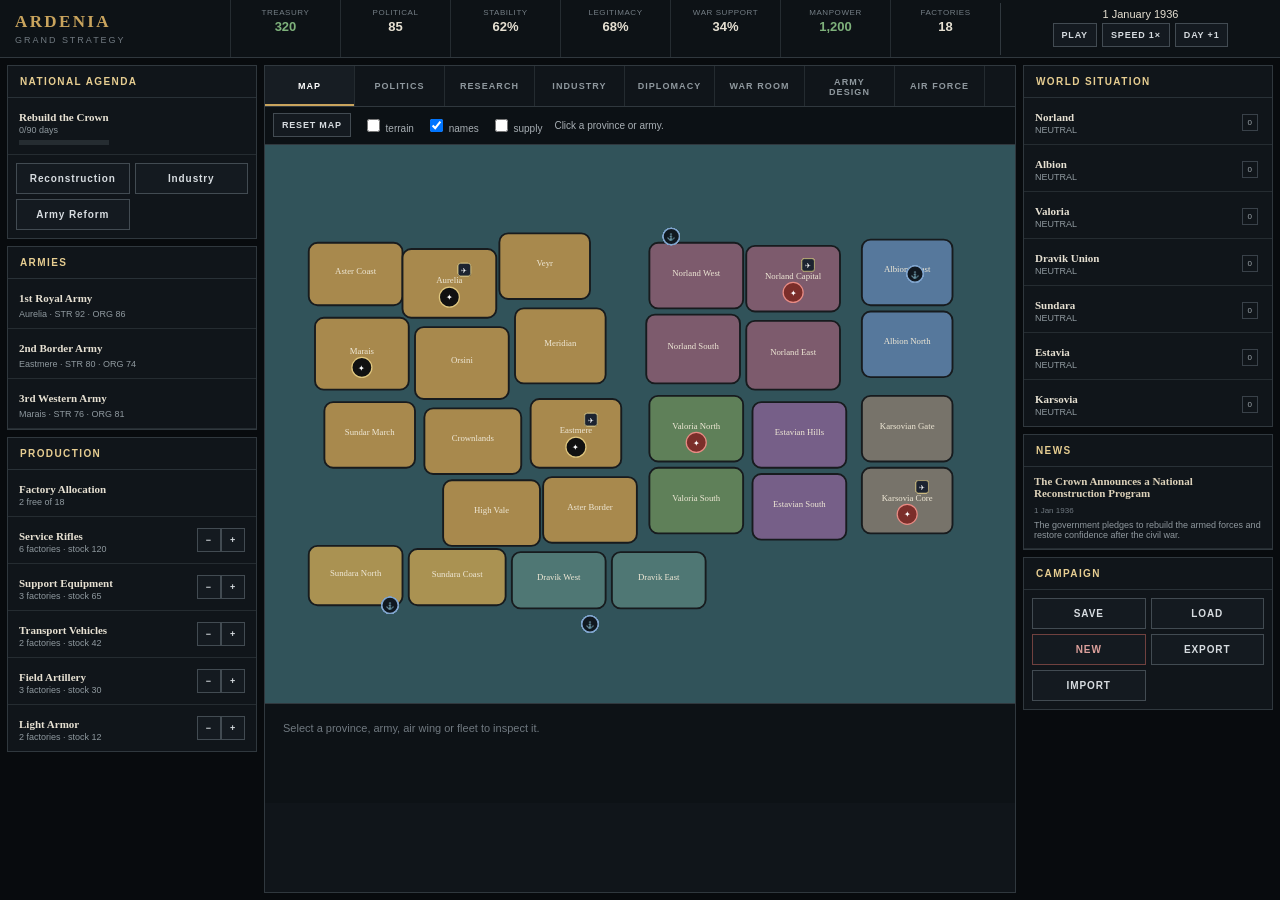
==== commit d017b6ca: "Add files via upload" ====
--- a/game.html
+++ b/game.html
@@ -93,9 +93,35 @@
   </div>
 </div>
 <div id="toast" class="toast"></div>
-<script src="js/state.js"></script>
-<script src="js/map.js"></script>
-<script src="js/sim.js"></script>
-<script src="js/ui.js"></script>
+<script src="state.js"></script>
+<script src="map.js"></script>
+<script src="sim.js"></script>
+<script src="ui.js"></script>
+
+<div id="startupError" style="display:none;position:fixed;inset:0;background:#080b0ef2;color:#eee;z-index:9999;padding:28px;font-family:Arial,sans-serif">
+  <div style="max-width:720px;margin:12vh auto;background:#11171c;border:1px solid #7a6540;padding:24px">
+    <h2 style="margin-top:0;color:#e5c887">Ardenia failed to start</h2>
+    <p id="startupErrorText" style="line-height:1.6;color:#b9c0c5"></p>
+    <p style="font-size:12px;color:#7f8990">Check that game.html, style.css, state.js, map.js, sim.js and ui.js are all in the same GitHub Pages directory.</p>
+  </div>
+</div>
+<script>
+window.addEventListener("error", function(e){
+  const box=document.getElementById("startupError");
+  const text=document.getElementById("startupErrorText");
+  if(box && text){
+    text.textContent=(e.message||"A JavaScript error occurred.")+" — "+(e.filename||"");
+    box.style.display="block";
+  }
+});
+window.addEventListener("unhandledrejection", function(e){
+  const box=document.getElementById("startupError");
+  const text=document.getElementById("startupErrorText");
+  if(box && text){
+    text.textContent="A game script failed to initialize: "+(e.reason?.message||String(e.reason));
+    box.style.display="block";
+  }
+});
+</script>
 </body>
 </html>
--- a/style.css
+++ b/style.css
@@ -0,0 +1,17 @@
+
+:root{--bg:#080b0e;--panel:#10151a;--panel2:#151b20;--line:#30383e;--muted:#8f999f;--text:#e6e0d2;--gold:#c9a45d;--gold2:#e6cd91;--red:#a9504b;--green:#6e9b70;--blue:#5d7da2}
+*{box-sizing:border-box}html,body{margin:0;min-height:100%;background:var(--bg);color:var(--text);font-family:Georgia,"Times New Roman",serif}button,input{font:inherit}button{cursor:pointer}
+.sitebar{height:64px;display:flex;align-items:center;justify-content:space-between;padding:0 5vw;border-bottom:1px solid var(--line);background:#0b0f13}
+.brand{font-weight:700;letter-spacing:.14em;color:var(--gold);font-size:17px}.brand span,.brand small{display:block;color:#707980;font:9px Arial;letter-spacing:.22em;margin-top:3px}
+.button{display:inline-flex;align-items:center;justify-content:center;gap:6px;padding:9px 12px;border:1px solid #424b52;background:#141a20;color:#d7dce0;text-decoration:none;font:700 10px Arial;letter-spacing:.09em}.button:hover{border-color:var(--gold);color:#fff}.button.gold{background:var(--gold);border-color:var(--gold);color:#111}.button.danger{border-color:#70413f;color:#dca09b}.button.tiny{padding:6px 8px;font-size:9px}.file-button{position:relative;overflow:hidden}.file-button input{position:absolute;inset:0;opacity:0;cursor:pointer}
+.hero{min-height:76vh;display:grid;place-items:center;padding:70px 8vw;background:radial-gradient(circle at 50% 0,#26323a,#080b0e 62%)}.hero-copy{max-width:920px;text-align:center}.eyebrow{color:var(--gold);font:700 11px Arial;letter-spacing:.3em}.hero h1{font-size:clamp(50px,9vw,104px);line-height:.95;letter-spacing:.04em;margin:18px 0}.hero p{max-width:760px;margin:0 auto 30px;color:#aab1b6;font:17px/1.7 Arial}.hero-actions{display:flex;justify-content:center;gap:8px;flex-wrap:wrap}.landing-section{max-width:1100px;margin:auto;padding:75px 22px}.section-title{text-align:center}.section-title span{color:var(--gold);font:700 10px Arial;letter-spacing:.25em}.section-title h2{font-size:35px;margin:12px 0 38px}.feature-grid{display:grid;grid-template-columns:repeat(3,1fr);gap:14px}.feature-grid article{border:1px solid var(--line);background:linear-gradient(145deg,#141a1f,#0e1216);padding:24px}.feature-grid b{font-size:18px;color:var(--gold2)}.feature-grid p{font:13px/1.65 Arial;color:var(--muted)}footer{text-align:center;border-top:1px solid var(--line);padding:25px;color:#697279;font:10px Arial}
+
+.game{overflow:hidden}.topbar{height:58px;background:#0d1216;border-bottom:1px solid var(--line);display:grid;grid-template-columns:230px 1fr 280px;align-items:center}.topbar .brand{padding-left:15px}.topstats{display:grid;grid-template-columns:repeat(7,1fr);height:100%}.stat{padding:8px 5px;text-align:center;border-left:1px solid #252c31}.stat small{display:block;color:#747e85;font:8px Arial;letter-spacing:.07em}.stat b{font:700 13px Arial}.stat.bad b{color:#d36b65}.stat.good b{color:#7eb17b}.clock{text-align:center;border-left:1px solid var(--line);padding:5px;font:11px Arial}.clock button{margin:3px 1px}
+.layout{height:calc(100vh - 58px);display:grid;grid-template-columns:250px minmax(500px,1fr) 250px;gap:7px;padding:7px}.sidebar{overflow:auto}.sidebar section,.center{background:var(--panel);border:1px solid var(--line)}.sidebar section{margin-bottom:7px}.panel-title{padding:10px 12px;border-bottom:1px solid #293137;color:var(--gold2);font:700 10px Arial;letter-spacing:.14em}.center{overflow:hidden;display:flex;flex-direction:column}.toolbar{display:flex;overflow:auto;border-bottom:1px solid var(--line);background:#0c1115}.tab{flex:1;min-width:90px;border:0;border-right:1px solid #242b30;background:#10151a;color:#8f989e;padding:11px 7px;font:700 9px Arial;letter-spacing:.12em}.tab.active{color:#fff;box-shadow:inset 0 -2px var(--gold);background:#171d23}.tabview{display:none;overflow:auto;height:100%}.tabview.active{display:block}.map-toolbar{height:38px;padding:6px 8px;display:flex;gap:12px;align-items:center;background:#0c1115;border-bottom:1px solid var(--line);font:10px Arial;color:#a8afb4}.map-viewport{position:relative;height:min(62vh,650px);min-height:430px;background:#31535a;overflow:hidden}.map-viewport svg{width:100%;height:100%;display:block;cursor:grab}.map-viewport svg:active{cursor:grabbing}.province{transition:filter .12s,opacity .12s}.province:hover{filter:brightness(1.2)}.province.selected{stroke:var(--gold2)!important;stroke-width:5!important}.province.enemy{stroke:#d06b63!important}.terrain{opacity:.22;pointer-events:none}.map-tooltip{position:absolute;display:none;pointer-events:none;background:#0a0f13ee;border:1px solid #6b5b3f;padding:9px;min-width:170px;font:10px Arial;box-shadow:0 10px 25px #0008}.selection-panel{min-height:100px;border-top:1px solid var(--line);background:#0d1216}.empty{padding:18px;color:#707980;font:11px Arial}.dossier{padding:14px}.dossier h2{font-size:19px;margin:0 0 6px;color:var(--gold2)}.dossier p{font:12px/1.5 Arial;color:var(--muted)}.grid3{display:grid;grid-template-columns:repeat(3,1fr);gap:6px}.mini{padding:9px;background:#151b20;border:1px solid #293137;font:9px Arial;color:#8f989e}.mini b{display:block;color:#eee;font-size:12px;margin-top:4px}.row{display:flex;align-items:center;justify-content:space-between;gap:8px;padding:9px 11px;border-bottom:1px solid #252c31}.row:last-child{border-bottom:0}.row b{font-size:11px}.row small{display:block;color:var(--muted);font:9px Arial}.bar{height:5px;background:#252c31;margin-top:5px}.bar i{display:block;height:100%;background:var(--gold)}.button-grid{display:grid;grid-template-columns:1fr 1fr;gap:5px;padding:8px}.news{padding:8px 10px;border-bottom:1px solid #252c31}.news b{display:block;color:#ddd2ba;font-size:11px}.news small{color:#707980;font:8px Arial}.army-card{padding:9px 11px;border-bottom:1px solid #252c31}.army-card.selected{background:#1b2026;border-left:2px solid var(--gold)}.army-card b{font-size:11px}.army-card small{display:block;color:var(--muted);font:9px Arial;margin-top:3px}.pill{display:inline-block;padding:3px 5px;border:1px solid #394149;color:#9ca5aa;font:8px Arial;margin:3px 3px 0 0}.pill.good{color:#89b686;border-color:#3e5a40}.pill.bad{color:#d07870;border-color:#613e3c}
+.toast{position:fixed;bottom:18px;left:50%;transform:translateX(-50%);background:#11171c;border:1px solid #62543a;color:#eee;padding:10px 15px;display:none;z-index:100;font:11px Arial}.toast.show{display:block}
+@media(max-width:1050px){.topbar{grid-template-columns:180px 1fr 190px}.layout{grid-template-columns:200px minmax(430px,1fr);height:auto;min-height:calc(100vh - 58px)}.right{grid-column:1/-1;display:grid;grid-template-columns:1fr 1fr 1fr;gap:7px}.right section{margin:0}.feature-grid{grid-template-columns:1fr 1fr}}
+@media(max-width:720px){.game{overflow:auto}.topbar{height:auto;grid-template-columns:1fr}.topstats{grid-template-columns:repeat(4,1fr);height:auto}.clock{border-left:0;border-top:1px solid var(--line);padding:7px}.layout{grid-template-columns:1fr;padding:3px}.left,.right{display:none!important}.center{min-height:calc(100vh - 140px)}.map-viewport{height:55vh;min-height:380px}.grid3{grid-template-columns:1fr 1fr}.feature-grid{grid-template-columns:1fr}}
+
+.front-layer line{animation:frontpulse 1.4s linear infinite}@keyframes frontpulse{0%{opacity:.45}50%{opacity:1}100%{opacity:.45}}.supply-layer{pointer-events:none}.supply-layer line{stroke-dasharray:7 5;animation:supplyflow 1.2s linear infinite}@keyframes supplyflow{to{stroke-dashoffset:-12}}
+.front-layer line{animation:frontpulse 1.4s linear infinite}@keyframes frontpulse{0%{opacity:.45}50%{opacity:1}100%{opacity:.45}}.supply-layer{pointer-events:none}.supply-layer line{stroke-dasharray:7 5;animation:supplyflow 1.2s linear infinite}@keyframes supplyflow{to{stroke-dashoffset:-12}}
+#fatalError{position:fixed;inset:0;z-index:9999;background:#090c0eee;display:grid;place-items:center;padding:24px}#fatalError>div{max-width:760px;background:#13191e;border:1px solid #7b5e3d;padding:24px;color:#ddd}#fatalError h2{color:#e3c887;font:24px Georgia;margin:0 0 8px}#fatalError p{font:13px Arial;color:#adb4b8}#fatalError pre{white-space:pre-wrap;background:#0a0d10;border:1px solid #333;padding:12px;max-height:260px;overflow:auto;color:#e2a29b;font:11px monospace}
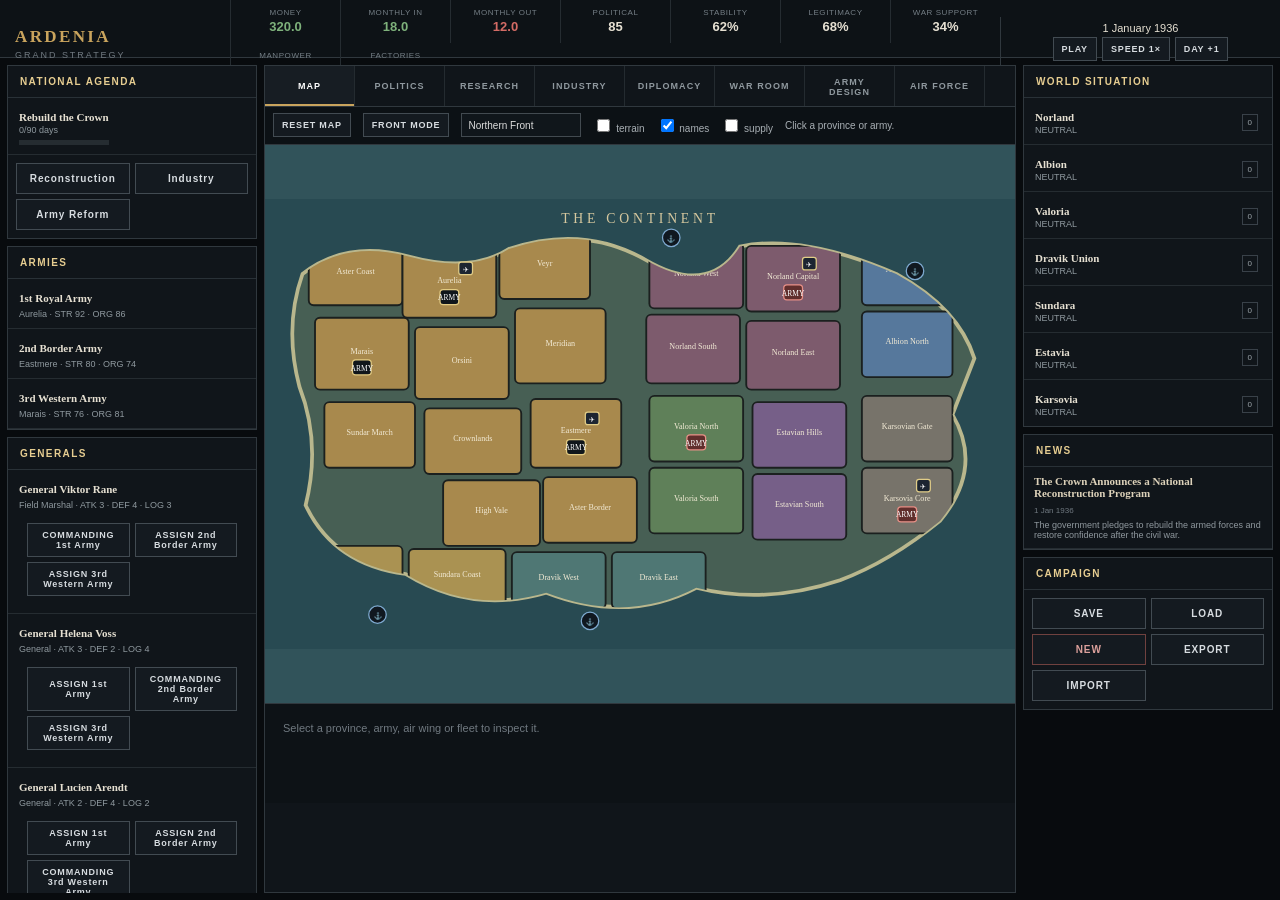
==== commit d2229ea5: "Add files via upload" ====
--- a/game.html
+++ b/game.html
@@ -30,6 +30,10 @@
         <div id="armyPanel"></div>
       </section>
       <section>
+        <div class="panel-title">GENERALS</div>
+        <div id="generalsPanel"></div>
+      </section>
+      <section>
         <div class="panel-title">PRODUCTION</div>
         <div id="productionPanel"></div>
       </section>
@@ -49,6 +53,8 @@
       <section id="mapTab" class="tabview active">
         <div class="map-toolbar">
           <button id="resetMap" class="button tiny">RESET MAP</button>
+          <button id="frontModeBtn" class="button tiny">FRONT MODE</button>
+          <input id="frontNameInput" class="front-name" placeholder="Front name" value="Northern Front">
           <label><input id="showTerrain" type="checkbox"> terrain</label>
           <label><input id="showNames" type="checkbox" checked> names</label><label><input id="showSupply" type="checkbox"> supply</label>
           <span id="mapHint">Click a province or army.</span>
--- a/style.css
+++ b/style.css
@@ -15,3 +15,5 @@
 .front-layer line{animation:frontpulse 1.4s linear infinite}@keyframes frontpulse{0%{opacity:.45}50%{opacity:1}100%{opacity:.45}}.supply-layer{pointer-events:none}.supply-layer line{stroke-dasharray:7 5;animation:supplyflow 1.2s linear infinite}@keyframes supplyflow{to{stroke-dashoffset:-12}}
 .front-layer line{animation:frontpulse 1.4s linear infinite}@keyframes frontpulse{0%{opacity:.45}50%{opacity:1}100%{opacity:.45}}.supply-layer{pointer-events:none}.supply-layer line{stroke-dasharray:7 5;animation:supplyflow 1.2s linear infinite}@keyframes supplyflow{to{stroke-dashoffset:-12}}
 #fatalError{position:fixed;inset:0;z-index:9999;background:#090c0eee;display:grid;place-items:center;padding:24px}#fatalError>div{max-width:760px;background:#13191e;border:1px solid #7b5e3d;padding:24px;color:#ddd}#fatalError h2{color:#e3c887;font:24px Georgia;margin:0 0 8px}#fatalError p{font:13px Arial;color:#adb4b8}#fatalError pre{white-space:pre-wrap;background:#0a0d10;border:1px solid #333;padding:12px;max-height:260px;overflow:auto;color:#e2a29b;font:11px monospace}
+
+.front-name{height:24px;background:#10161b;border:1px solid #424a50;color:#ddd;padding:3px 6px;font:10px Arial;width:120px}.unit-marker{user-select:none}.front-layer{pointer-events:none}.front-layer line{animation:frontpulse 1.2s linear infinite}.button.tiny.danger{color:#dd9a92;border-color:#633f3b}
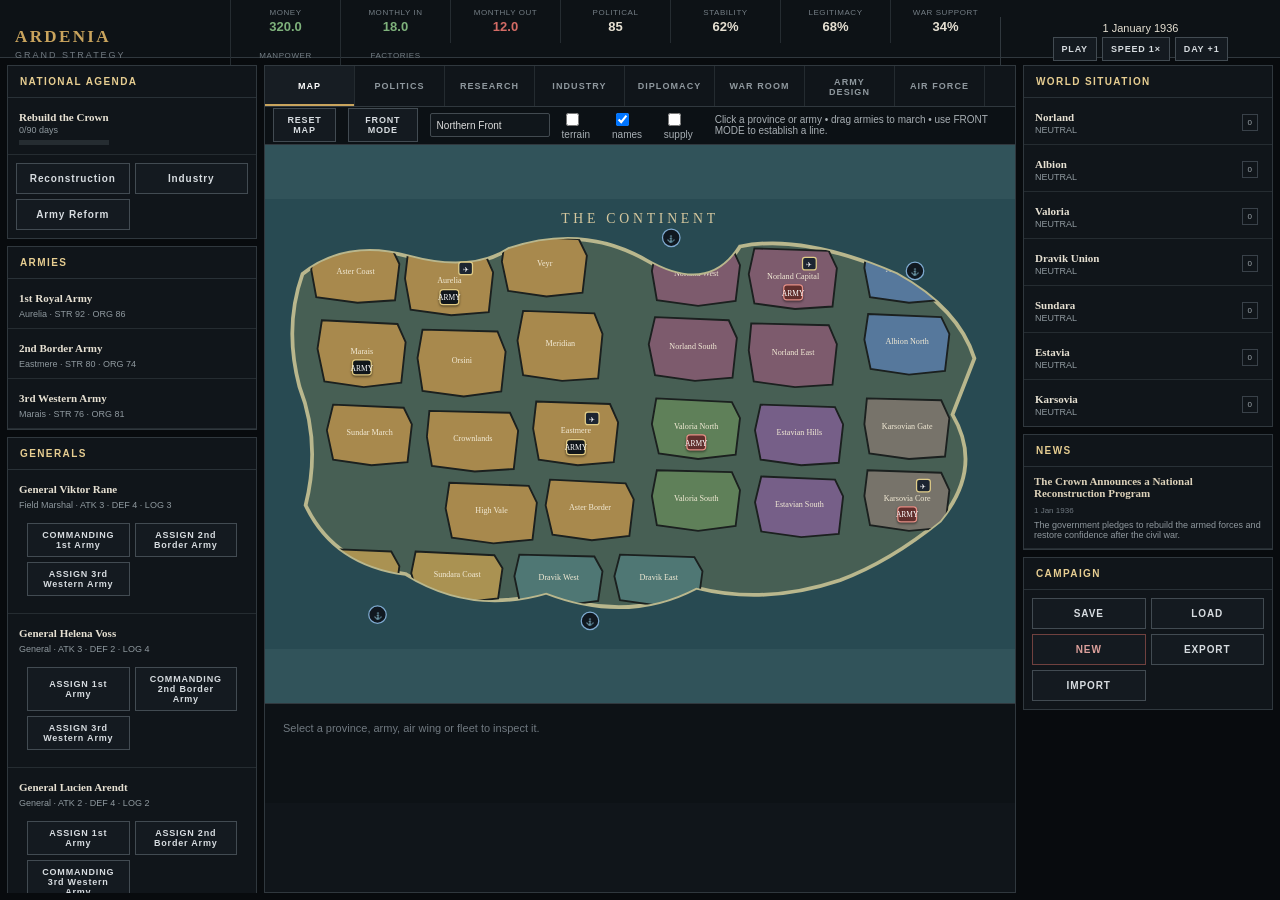
==== commit e9f993a1: "Add files via upload" ====
--- a/game.html
+++ b/game.html
@@ -57,7 +57,7 @@
           <input id="frontNameInput" class="front-name" placeholder="Front name" value="Northern Front">
           <label><input id="showTerrain" type="checkbox"> terrain</label>
           <label><input id="showNames" type="checkbox" checked> names</label><label><input id="showSupply" type="checkbox"> supply</label>
-          <span id="mapHint">Click a province or army.</span>
+          <span id="mapHint">Click a province or army • drag armies to march • use FRONT MODE to establish a line.</span>
         </div>
         <div id="mapViewport" class="map-viewport">
           <svg id="worldMap" viewBox="0 0 1200 720" aria-label="Strategic map"></svg>
--- a/style.css
+++ b/style.css
@@ -16,4 +16,8 @@
 .front-layer line{animation:frontpulse 1.4s linear infinite}@keyframes frontpulse{0%{opacity:.45}50%{opacity:1}100%{opacity:.45}}.supply-layer{pointer-events:none}.supply-layer line{stroke-dasharray:7 5;animation:supplyflow 1.2s linear infinite}@keyframes supplyflow{to{stroke-dashoffset:-12}}
 #fatalError{position:fixed;inset:0;z-index:9999;background:#090c0eee;display:grid;place-items:center;padding:24px}#fatalError>div{max-width:760px;background:#13191e;border:1px solid #7b5e3d;padding:24px;color:#ddd}#fatalError h2{color:#e3c887;font:24px Georgia;margin:0 0 8px}#fatalError p{font:13px Arial;color:#adb4b8}#fatalError pre{white-space:pre-wrap;background:#0a0d10;border:1px solid #333;padding:12px;max-height:260px;overflow:auto;color:#e2a29b;font:11px monospace}
 
-.front-name{height:24px;background:#10161b;border:1px solid #424a50;color:#ddd;padding:3px 6px;font:10px Arial;width:120px}.unit-marker{user-select:none}.front-layer{pointer-events:none}.front-layer line{animation:frontpulse 1.2s linear infinite}.button.tiny.danger{color:#dd9a92;border-color:#633f3b}+.front-name{height:24px;background:#10161b;border:1px solid #424a50;color:#ddd;padding:3px 6px;font:10px Arial;width:120px}.unit-marker{user-select:none}.front-layer{pointer-events:none}.front-layer line{animation:frontpulse 1.2s linear infinite}.button.tiny.danger{color:#dd9a92;border-color:#633f3b}
+#frontModeBtn[data-active="1"]{background:#8d7448;color:#101316;border-color:#e0c37f}.province.front-selected rect{stroke:#e8cb82!important;stroke-width:5!important}.front-name{border-radius:2px}
+#worldMap .province path{transition:filter .12s,stroke-width .12s}
+#worldMap .province:hover path{filter:brightness(1.16)}
+#worldMap .unit-marker{filter:drop-shadow(0 2px 2px #0008)}
